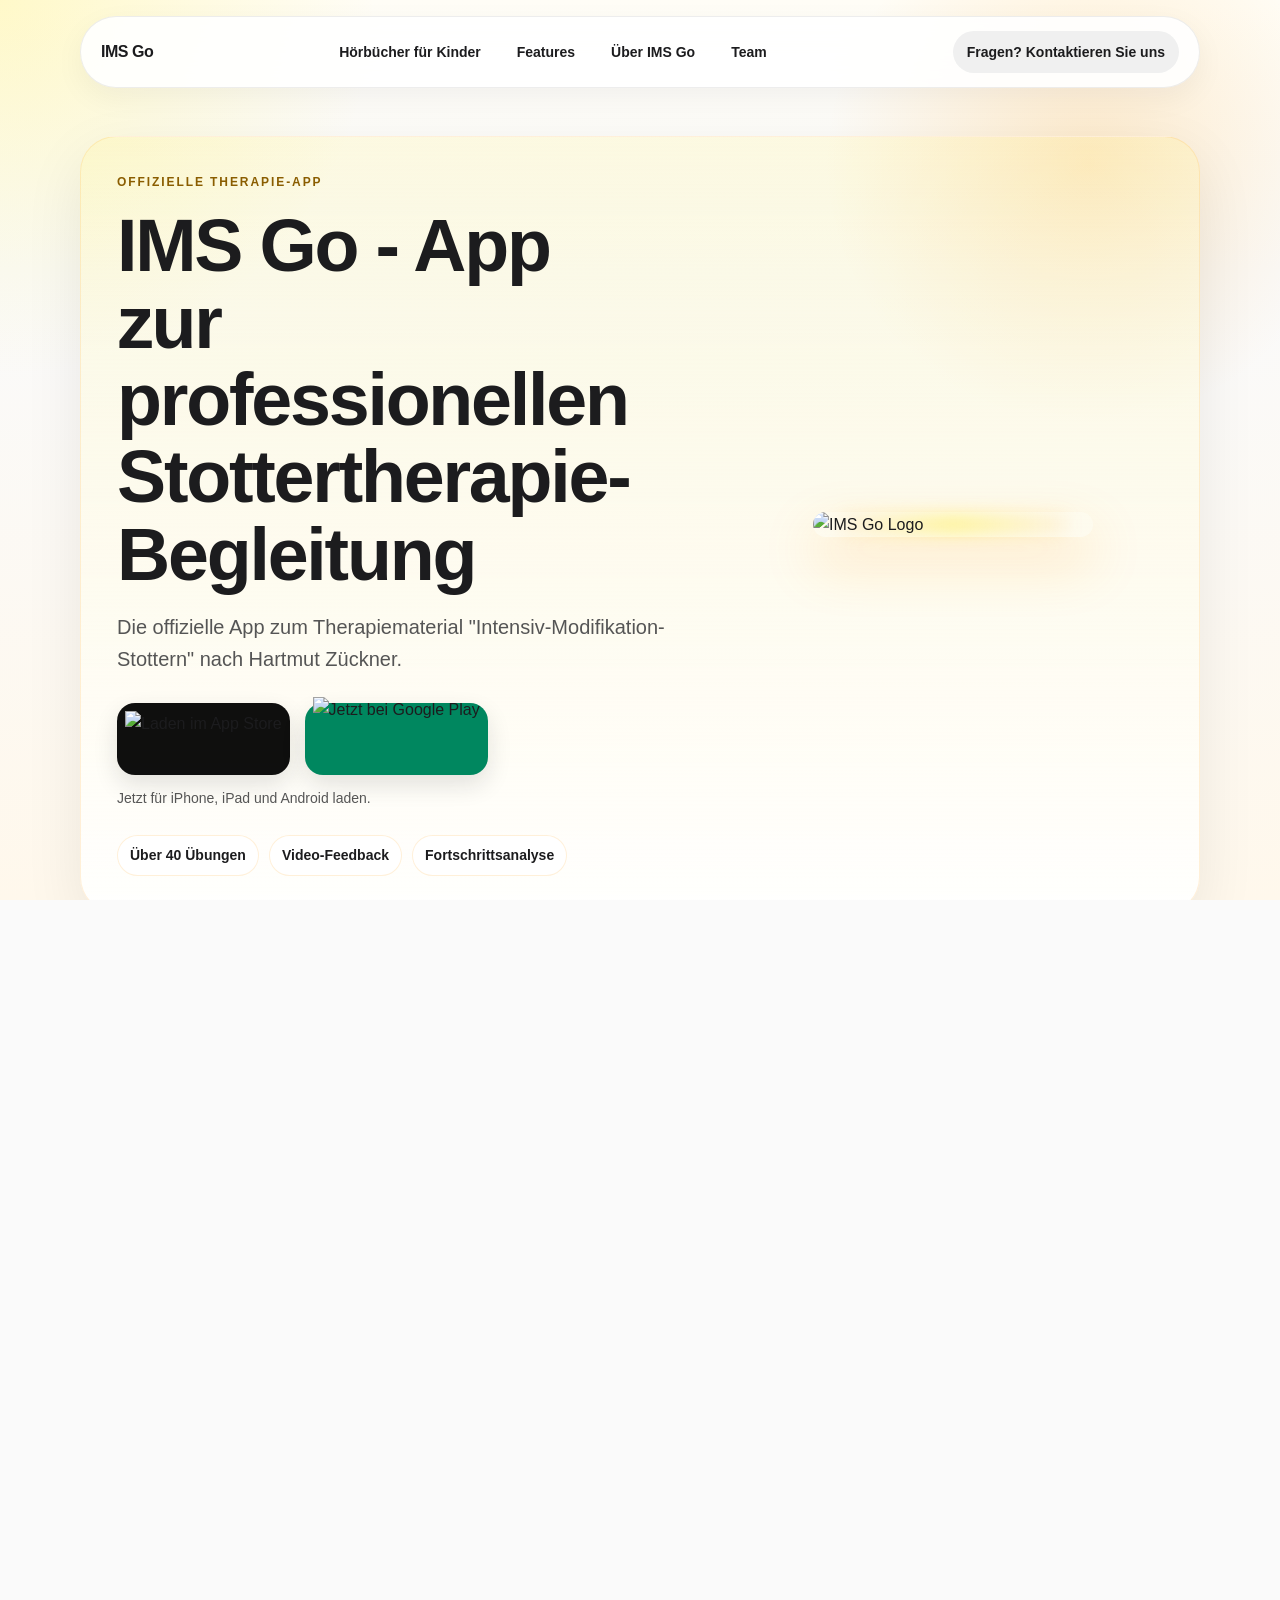
==== index.html @ 685031d7 "Remove kids section from app landing page" ====
<!DOCTYPE html>
<html lang="de">
<head>
    <meta charset="UTF-8">
    <meta name="viewport" content="width=device-width, initial-scale=1.0, maximum-scale=1.0, user-scalable=no">
    <title>IMS Go - Professionelle Stottertherapie App</title>
    <meta
        name="description"
        content="Die App zur Begleitung der Stottertherapie nach dem IMS-Konzept. Über 40 Übungen, Video-Feedback und Fortschrittsanalyse. Jetzt laden!"
    >
    <meta
        name="keywords"
        content="Stottern, Stottertherapie, Logopädie, IMS, Hartmut Zückner, Sprachtherapie, App, Android, iOS"
    >
    <meta name="author" content="Finnie & Jenny">
    <meta property="og:type" content="website">
    <meta property="og:title" content="IMS Go - Deine Therapie-App">
    <meta
        property="og:description"
        content="Professionelle Begleitung für deine Stottertherapie. Übungen, Videos & Statistik."
    >
    <meta property="og:image" content="https://jddark8.github.io/assets/images/ims-go-logo.png">
    <link rel="icon" href="assets/images/ims-go-logo.png" type="image/png">
    <link rel="stylesheet" href="styles.css">
</head>
<body>
    <header class="topbar">
        <a class="brand" href="#top">IMS Go</a>
        <nav class="nav-links" aria-label="Seitennavigation">
            <a href="kids.html">Hörbücher für Kinder</a>
            <a href="#features">Features</a>
            <a href="#about">Über IMS Go</a>
            <a href="#team">Team</a>
        </nav>
        <a href="mailto:imsgo@gmx.de" class="nav-link">Fragen? Kontaktieren Sie uns</a>
    </header>

    <main id="top">
        <section class="hero section">
            <div class="hero-inner reveal">
                <div class="hero-copy-block">
                    <p class="eyebrow">Offizielle Therapie-App</p>
                    <h1>IMS Go - App zur professionellen Stottertherapie-Begleitung</h1>
                    <p class="hero-copy">
                        Die offizielle App zum Therapiematerial "Intensiv-Modifikation-Stottern"
                        nach Hartmut Zückner.
                    </p>
                    <div class="store-buttons" aria-label="Download-Optionen">
                        <a href="https://apps.apple.com/de/app/ims-go/id1563029384" target="_blank" rel="noreferrer" class="store-btn btn-ios">
                            <img src="assets/images/app-store-badge.svg" alt="Laden im App Store" class="store-badge store-badge-apple">
                        </a>
                        <a href="https://play.google.com/store/apps/details?id=com.ims.go&hl=de" target="_blank" rel="noreferrer" class="store-btn btn-android">
                            <img src="assets/images/google-play-badge.png" alt="Jetzt bei Google Play" class="store-badge store-badge-google">
                        </a>
                    </div>
                    <p class="store-note">Jetzt für iPhone, iPad und Android laden.</p>
                    <div class="hero-points">
                        <span>Über 40 Übungen</span>
                        <span>Video-Feedback</span>
                        <span>Fortschrittsanalyse</span>
                    </div>
                </div>
                <div class="hero-visual reveal delay-1">
                    <img src="assets/images/ims-go-logo.png" alt="IMS Go Logo" class="hero-logo">
                </div>
            </div>
        </section>

        <section class="gallery-section section reveal delay-1" aria-label="App Screenshots">
            <div class="screenshot-wrapper">
                <img src="assets/images/screenshot-dashboard.png" alt="IMS Go Dashboard" class="screenshot-img">
            </div>
            <div class="screenshot-wrapper">
                <img src="assets/images/screenshot-exercises.png" alt="IMS Go Übungen" class="screenshot-img">
            </div>
            <div class="screenshot-wrapper">
                <img src="assets/images/screenshot-phases.png" alt="IMS Go Phasen" class="screenshot-img">
            </div>
        </section>

        <section class="features-section section" id="features">
            <div class="section-heading reveal">
                <p class="eyebrow">Was die App kann</p>
                <h2>Professionelle Begleitung für deine Stottertherapie.</h2>
            </div>
            <div class="feature-grid">
                <article class="feature-card reveal delay-1">
                    <div class="icon-box icon-blue">Stat</div>
                    <h3>Fortschritt</h3>
                    <p>Verfolge deine Übungsminuten, Streaks und abgeschlossene Level mit detaillierten Statistiken.</p>
                </article>
                <article class="feature-card reveal delay-2">
                    <div class="icon-box icon-green">Ph</div>
                    <h3>4 Phasen</h3>
                    <p>Strukturiertes Training: Identifikation, Desensibilisierung, Modifikation und Stabilisierung.</p>
                </article>
                <article class="feature-card reveal delay-3">
                    <div class="icon-box icon-orange">Vid</div>
                    <h3>Video-Feedback</h3>
                    <p>Nimm dich selbst auf, analysiere deine Sprechtechniken und verfolge deine Entwicklung.</p>
                </article>
            </div>
        </section>

        <section class="content-section section" id="about">
            <div class="section-heading reveal">
                <p class="eyebrow">Über IMS Go</p>
                <h2>Über IMS Go</h2>
            </div>
            <div class="content-grid">
                <div class="content-card reveal delay-1">
                    <p>
                        IMS Go ist eine App für Stotternde, die therapiebegleitend oder zur Nachsorge eingesetzt werden kann.
                        Die App ist angelehnt an das Konzept "Intensiv-Modifikation Stottern" von Hartmut Zückner
                        und umfasst mehr als 40 Übungen.
                    </p>
                </div>
                <div class="content-card reveal delay-2">
                    <p>
                        Für einen guten Transfer der Sprechtechniken ist das Üben außerhalb des Therapieraums unbedingt empfehlenswert.
                        Durch IMS Go wird dem Stotternden eine attraktive Möglichkeit geboten, die Techniken spielerisch
                        und nach aufsteigendem Schwierigkeitsgrad auch zu Hause oder unterwegs zu erlernen.
                    </p>
                </div>
                <div class="content-card reveal delay-3">
                    <p>
                        IMS Go unterstützt den Transfer der Therapieinhalte in den Alltag und eignet sich nicht nur
                        therapiebegleitend, sondern auch zur Auffrischung der Techniken nach länger zurückliegender
                        Stottertherapie.
                    </p>
                </div>
            </div>
        </section>

        <section class="team-section section" id="team">
            <div class="section-heading reveal">
                <p class="eyebrow">Wer wir sind</p>
                <h2>Wer wir sind</h2>
            </div>
            <div class="team-grid">
                <article class="team-card reveal delay-1">
                    <img src="assets/images/team-josephine.png" alt="Josephine" class="team-img">
                    <h3 class="team-name">Josephine</h3>
                    <p class="team-role">Logopädin, M.Sc. und Co-Founder</p>
                    <p class="team-bio">
                        Moin! Ich heiße Josephine und lebe in der wunderschönen Hafenstadt Hamburg! Zurzeit
                        arbeite ich als Logopädin und Lehrlogopädin für Redeflussstörungen.<br><br>
                        Schon im Bachelorstudium in Aachen kam Jenny und mir die Idee, eine App für
                        Stotternde zu entwickeln. Im Rahmen meines Masters in Klinischer Linguistik konnten
                        wir diese Idee schließlich umsetzen! Ich freue mich sehr, die App nach drei Jahren
                        Entwicklung nun endlich präsentieren zu dürfen!
                    </p>
                </article>
                <article class="team-card reveal delay-2">
                    <img src="assets/images/team-jenny.png" alt="Jenny" class="team-img">
                    <h3 class="team-name">Jenny</h3>
                    <p class="team-role">Logopädin, B.Sc. und Co-Founder</p>
                    <p class="team-bio">
                        Hey, ich heiße Jenny, komme aus der schönen Kaiserstadt Aachen. Zurzeit arbeite
                        ich als Logopädin in Heppenheim. Mein duales Logopädiestudium habe ich an der RWTH
                        Aachen absolviert und mache berufsbegleitend ein Fernstudium zur diplomierten
                        Legasthenietrainerin.<br><br>
                        Meine Aufgaben liegen vor allem im organisatorischen Bereich
                        und in der Verwaltung des Instagram-Accounts. Wir freuen uns immer über Fragen und
                        Anregungen.
                    </p>
                </article>
            </div>
        </section>

        <section class="download-section section reveal delay-2" aria-label="Jetzt herunterladen">
            <div class="download-panel">
                <p class="eyebrow">Jetzt laden</p>
                <h2>IMS Go begleitet dich auch zwischen den Therapiesitzungen.</h2>
                <p>
                    Über 40 Übungen, Video-Feedback und strukturierte Therapiephasen unterstützen dich
                    bei der Übertragung in den Alltag.
                </p>
                <div class="store-buttons store-buttons-centered" aria-label="Download-Optionen im Abschlussbereich">
                    <a href="https://apps.apple.com/de/app/ims-go/id1563029384" target="_blank" rel="noreferrer" class="store-btn btn-ios">
                        <img src="assets/images/app-store-badge.svg" alt="Laden im App Store" class="store-badge store-badge-apple">
                    </a>
                    <a href="https://play.google.com/store/apps/details?id=com.ims.go&hl=de" target="_blank" rel="noreferrer" class="store-btn btn-android">
                        <img src="assets/images/google-play-badge.png" alt="Jetzt bei Google Play" class="store-badge store-badge-google">
                    </a>
                </div>
            </div>
        </section>

        <section class="disclaimer-section section reveal delay-1" aria-label="Hinweis">
            <div class="disclaimer-box">
                <strong>Wichtiger Hinweis:</strong>
                <p>
                    Die App unterstützt die Therapie bei Stottern, ersetzt jedoch nicht die Beratung durch
                    einen Arzt/Ärztin oder Therapeuten/in. Bitte konsultieren Sie immer einen qualifizierten Facharzt
                    oder Therapeuten, bevor Sie medizinische Entscheidungen treffen.
                </p>
            </div>
        </section>
    </main>

    <footer class="footer">
        <div class="footer-links">
            <a href="https://natke-shop.de/IMS-Go" target="_blank" rel="noreferrer">Natke Verlag</a>
            <a href="impressum.html">Impressum</a>
            <a href="datenschutz.html">Datenschutz</a>
            <a href="https://www.apple.com/legal/internet-services/itunes/dev/stdeula/" target="_blank" rel="noreferrer">Nutzungsbedingungen</a>
            <a href="mailto:imsgo@gmx.de">Kontakt</a>
        </div>
        <p class="copyright">
            Made with Liebe for IMS Go<br>
            © <span id="year"></span> Alle Rechte vorbehalten.
        </p>
    </footer>

    <script src="script.js"></script>
</body>
</html>
---- styles.css ----
:root {
    --primary-yellow: #ffeb3b;
    --primary-orange: #ff9800;
    --primary-green: #00875f;
    --primary-blue: #2196f3;
    --text-dark: #1c1c1e;
    --text-light: #555555;
    --bg-light: #fafafa;
    --bg-soft: #fff8da;
    --white: #ffffff;
    --line: rgba(28, 28, 30, 0.08);
    --shadow: 0 20px 60px rgba(28, 28, 30, 0.08);
}

* {
    box-sizing: border-box;
}

html,
body {
    height: 100%;
    margin: 0;
    padding: 0;
    scroll-behavior: smooth;
    background-color: var(--bg-light);
    color: var(--text-dark);
    font-family: -apple-system, BlinkMacSystemFont, "Segoe UI", Roboto, Helvetica, Arial, sans-serif;
    line-height: 1.6;
    -webkit-overflow-scrolling: touch;
    overflow-x: hidden;
}

body {
    background:
        radial-gradient(circle at top left, rgba(255, 235, 59, 0.24), transparent 24%),
        radial-gradient(circle at 85% 18%, rgba(255, 152, 0, 0.18), transparent 20%),
        linear-gradient(180deg, #fffdf6 0%, #fafafa 30%, #fff8ec 100%);
}

a {
    color: inherit;
    text-decoration: none;
}

img {
    max-width: 100%;
    display: block;
}

.section {
    width: min(1120px, calc(100% - 2rem));
    margin: 0 auto;
    padding: 56px 0;
}

.topbar {
    position: sticky;
    top: 0;
    z-index: 1000;
    display: flex;
    align-items: center;
    justify-content: space-between;
    gap: 20px;
    width: min(1120px, calc(100% - 2rem));
    margin: 16px auto 0;
    padding: 14px 20px;
    border: 1px solid var(--line);
    border-radius: 999px;
    background: rgba(255, 255, 255, 0.9);
    backdrop-filter: blur(16px);
    box-shadow: 0 10px 30px rgba(28, 28, 30, 0.05);
}

.brand,
.section-heading h2,
.hero h1 {
    font-weight: 800;
    letter-spacing: -0.03em;
}

.brand {
    font-size: 1rem;
}

.nav-links {
    display: flex;
    align-items: center;
    justify-content: center;
    gap: 8px;
    flex: 1;
}

.nav-links a,
.nav-link {
    padding: 10px 14px;
    border-radius: 999px;
    font-size: 14px;
    font-weight: 600;
    transition: background-color 0.2s ease, color 0.2s ease, transform 0.2s ease;
}

.nav-links a:hover,
.nav-links a:focus-visible,
.nav-link:hover,
.nav-link:focus-visible {
    background: rgba(255, 235, 59, 0.5);
    color: var(--text-dark);
    transform: translateY(-1px);
}

.nav-link {
    background: #f0f0f0;
    white-space: nowrap;
}

.hero {
    padding-top: 48px;
}

.hero-inner {
    display: grid;
    grid-template-columns: minmax(0, 1.2fr) minmax(280px, 420px);
    gap: 32px;
    align-items: center;
    padding: 36px;
    border-radius: 36px;
    background: linear-gradient(180deg, rgba(255, 235, 59, 0.12) 0%, rgba(255, 255, 255, 0.92) 100%);
    border: 1px solid rgba(255, 152, 0, 0.14);
    box-shadow: var(--shadow);
}

.eyebrow {
    margin: 0 0 14px;
    text-transform: uppercase;
    letter-spacing: 0.16em;
    font-size: 12px;
    font-weight: 700;
    color: #8a5d00;
}

.hero h1 {
    margin: 0;
    font-size: clamp(2.4rem, 6vw, 4.6rem);
    line-height: 1.05;
    max-width: 12ch;
}

.hero-copy {
    margin: 18px 0 0;
    max-width: 680px;
    font-size: clamp(17px, 2.8vw, 20px);
    color: var(--text-light);
}

.store-buttons {
    display: flex;
    gap: 15px;
    flex-wrap: wrap;
    margin-top: 28px;
}

.store-btn {
    display: inline-flex;
    align-items: center;
    justify-content: center;
    min-width: 170px;
    padding: 8px;
    border-radius: 18px;
    box-shadow: 0 10px 24px rgba(28, 28, 30, 0.12);
    transition: transform 0.2s ease, box-shadow 0.2s ease;
}

.store-btn:hover,
.store-btn:focus-visible {
    transform: translateY(-3px);
    box-shadow: 0 18px 30px rgba(28, 28, 30, 0.16);
}

.btn-ios {
    background: rgba(0, 0, 0, 0.94);
}

.btn-android {
    background: var(--primary-green);
}

.store-badge {
    display: block;
    width: auto;
    max-width: 100%;
    height: 56px;
}

.store-badge-google {
    height: 84px;
    margin: -14px 0;
}

.store-note {
    margin: 12px 0 0;
    color: var(--text-light);
    font-size: 14px;
}

.hero-points {
    display: flex;
    flex-wrap: wrap;
    gap: 10px;
    margin-top: 26px;
}

.hero-points span {
    padding: 8px 12px;
    border-radius: 999px;
    background: rgba(255, 255, 255, 0.88);
    border: 1px solid rgba(255, 152, 0, 0.15);
    font-size: 14px;
    font-weight: 700;
}

.hero-visual {
    position: relative;
    display: flex;
    justify-content: center;
}

.hero-visual::before {
    content: "";
    position: absolute;
    inset: 8% 10%;
    border-radius: 32px;
    background: radial-gradient(circle, rgba(255, 235, 59, 0.45), rgba(255, 152, 0, 0.08) 65%, transparent 70%);
    filter: blur(8px);
}

.hero-logo {
    position: relative;
    width: min(100%, 280px);
    border-radius: 32px;
    box-shadow: 0 24px 56px rgba(255, 152, 0, 0.24);
}

.gallery-section {
    display: flex;
    justify-content: center;
    gap: 24px;
    flex-wrap: wrap;
    padding-top: 8px;
}

.screenshot-wrapper {
    width: min(240px, 100%);
    padding: 10px;
    border-radius: 28px;
    background: linear-gradient(180deg, #ffffff, #fff8eb);
    border: 1px solid rgba(255, 152, 0, 0.1);
    box-shadow: 0 22px 50px rgba(28, 28, 30, 0.08);
    transition: transform 0.3s ease, box-shadow 0.3s ease;
}

.screenshot-wrapper:hover,
.screenshot-wrapper:focus-within {
    transform: translateY(-10px) scale(1.02);
    box-shadow: 0 30px 60px rgba(28, 28, 30, 0.12);
}

.screenshot-img {
    border-radius: 20px;
}

.section-heading {
    max-width: 720px;
    margin-bottom: 28px;
}

.section-intro {
    margin: 14px 0 0;
    color: var(--text-light);
    font-size: 17px;
    line-height: 1.75;
}

.section-heading h2 {
    margin: 0;
    font-size: clamp(2rem, 4.5vw, 3.2rem);
    line-height: 1.08;
}

.feature-grid,
.kids-library,
.content-grid,
.team-grid {
    display: grid;
    gap: 24px;
}

.kids-section {
    padding-top: 10px;
}

.kids-panel,
.kids-age-card,
.kids-track-card {
    background: rgba(255, 255, 255, 0.9);
    border: 1px solid var(--line);
    border-radius: 28px;
    box-shadow: var(--shadow);
}

.kids-panel {
    display: flex;
    align-items: center;
    justify-content: space-between;
    gap: 24px;
    padding: 28px;
    background: linear-gradient(180deg, rgba(255, 235, 59, 0.18), rgba(255, 255, 255, 0.96));
}

.kids-copy p {
    margin: 0;
    color: var(--text-light);
}

.kids-points {
    display: flex;
    flex-wrap: wrap;
    gap: 10px;
    margin: 18px 0 0;
    padding: 0;
    list-style: none;
}

.kids-points li,
.kids-badge,
.kids-type-badge {
    padding: 8px 12px;
    border-radius: 999px;
    font-size: 14px;
    font-weight: 700;
}

.kids-points li {
    background: rgba(255, 255, 255, 0.88);
    border: 1px solid rgba(255, 152, 0, 0.14);
}

.kids-badge {
    min-width: max-content;
    background: #111111;
    color: #ffffff;
}

.kids-actions {
    margin-top: 18px;
}

.kids-teaser-grid {
    display: grid;
    grid-template-columns: repeat(3, minmax(0, 1fr));
    gap: 18px;
    margin-top: 24px;
}

.kids-teaser-card {
    padding: 24px;
    border-radius: 28px;
    border: 1px solid var(--line);
    box-shadow: var(--shadow);
    background: rgba(255, 255, 255, 0.92);
}

.kids-teaser-card h3 {
    margin: 0 0 10px;
    font-size: 1.35rem;
}

.kids-teaser-card p:last-child {
    margin: 0;
    color: var(--text-light);
}

.kids-teaser-age {
    display: inline-flex;
    margin: 0 0 14px;
    padding: 8px 12px;
    border-radius: 999px;
    font-size: 13px;
    font-weight: 800;
    letter-spacing: 0.06em;
    text-transform: uppercase;
}

.kids-teaser-card-2-3 {
    background: linear-gradient(180deg, rgba(255, 224, 229, 0.72), rgba(255, 255, 255, 0.96));
}

.kids-teaser-card-2-3 .kids-teaser-age {
    background: rgba(255, 255, 255, 0.82);
    color: #a04b5f;
}

.kids-teaser-card-4-6 {
    background: linear-gradient(180deg, rgba(255, 245, 184, 0.78), rgba(255, 255, 255, 0.96));
}

.kids-teaser-card-4-6 .kids-teaser-age {
    background: rgba(255, 255, 255, 0.82);
    color: #8a6d00;
}

.kids-teaser-card-7-11 {
    background: linear-gradient(180deg, rgba(209, 238, 255, 0.86), rgba(255, 255, 255, 0.96));
}

.kids-teaser-card-7-11 .kids-teaser-age {
    background: rgba(255, 255, 255, 0.82);
    color: #1d6da3;
}

.kids-library {
    grid-template-columns: 1fr;
    margin-top: 24px;
}

.kids-page-shell {
    width: min(1180px, calc(100% - 2rem));
    margin: 0 auto;
    padding: 28px 0 72px;
}

.kids-page-topbar {
    position: sticky;
    top: 0;
    z-index: 1000;
    display: flex;
    align-items: center;
    justify-content: space-between;
    gap: 16px;
    margin-bottom: 24px;
    padding: 14px 18px;
    border: 1px solid var(--line);
    border-radius: 999px;
    background: rgba(255, 255, 255, 0.92);
    backdrop-filter: blur(16px);
    box-shadow: 0 10px 30px rgba(28, 28, 30, 0.05);
}

.kids-page-nav {
    display: flex;
    gap: 8px;
    flex-wrap: wrap;
}

.kids-page-nav a,
.kids-page-back {
    display: inline-flex;
    align-items: center;
    justify-content: center;
    padding: 10px 14px;
    border-radius: 999px;
    font-size: 14px;
    font-weight: 700;
    background: rgba(255, 255, 255, 0.9);
    border: 1px solid rgba(28, 28, 30, 0.08);
}

.kids-page-nav a:hover,
.kids-page-back:hover,
.kids-page-nav a:focus-visible,
.kids-page-back:focus-visible {
    background: rgba(255, 235, 59, 0.4);
}

.kids-hero {
    display: grid;
    grid-template-columns: minmax(0, 1.1fr) minmax(280px, 360px);
    gap: 24px;
    align-items: stretch;
    margin-bottom: 28px;
}

.kids-hero-main,
.kids-hero-side {
    border: 1px solid var(--line);
    border-radius: 36px;
    box-shadow: var(--shadow);
}

.kids-hero-main {
    padding: 34px;
    background: linear-gradient(180deg, rgba(255, 245, 184, 0.72), rgba(255, 255, 255, 0.96));
}

.kids-hero-main h1 {
    margin: 0;
    font-size: clamp(2.5rem, 6vw, 4.4rem);
    line-height: 1.02;
    letter-spacing: -0.04em;
}

.kids-hero-copy {
    max-width: 700px;
    margin: 18px 0 0;
    font-size: 18px;
    color: var(--text-light);
}

.kids-hero-points {
    display: flex;
    flex-wrap: wrap;
    gap: 10px;
    margin-top: 24px;
}

.kids-hero-points span {
    padding: 8px 12px;
    border-radius: 999px;
    background: rgba(255, 255, 255, 0.84);
    border: 1px solid rgba(28, 28, 30, 0.08);
    font-size: 14px;
    font-weight: 700;
}

.kids-hero-side {
    padding: 28px;
    background: linear-gradient(180deg, rgba(209, 238, 255, 0.84), rgba(255, 255, 255, 0.96));
}

.kids-side-card {
    display: grid;
    gap: 14px;
}

.kids-side-card h2 {
    margin: 0;
    font-size: 1.4rem;
}

.kids-side-card p,
.kids-side-card li,
.kids-track-copy,
.kids-track-description {
    color: var(--text-light);
}

.kids-side-card ul {
    margin: 0;
    padding-left: 18px;
}

.kids-page-library {
    display: grid;
    gap: 24px;
}

.kids-age-card {
    padding: 28px;
}

.kids-age-card-2-3 {
    border-color: rgba(255, 140, 168, 0.22);
    background: linear-gradient(180deg, rgba(255, 232, 238, 0.9), rgba(255, 255, 255, 0.96));
}

.kids-age-card-4-6 {
    border-color: rgba(255, 202, 40, 0.22);
    background: linear-gradient(180deg, rgba(255, 246, 201, 0.92), rgba(255, 255, 255, 0.96));
}

.kids-age-card-7-11 {
    border-color: rgba(33, 150, 243, 0.18);
    background: linear-gradient(180deg, rgba(225, 243, 255, 0.92), rgba(255, 255, 255, 0.96));
}

.kids-age-head {
    display: flex;
    align-items: center;
    justify-content: space-between;
    gap: 16px;
    margin-bottom: 20px;
}

.kids-age-disclosure {
    border-radius: 30px;
}

.kids-age-summary {
    display: flex;
    align-items: center;
    justify-content: space-between;
    gap: 20px;
    list-style: none;
    cursor: pointer;
}

.kids-age-summary::-webkit-details-marker {
    display: none;
}

.kids-age-summary-main {
    display: grid;
    gap: 14px;
}

.kids-age-summary h2 {
    margin: 0 0 8px;
    font-size: clamp(1.55rem, 3vw, 2rem);
}

.kids-age-summary-side {
    display: grid;
    gap: 10px;
    justify-items: end;
    flex-shrink: 0;
}

.kids-age-chip-row {
    display: flex;
    flex-wrap: wrap;
    gap: 10px;
}

.kids-age-chip {
    display: inline-flex;
    align-items: center;
    min-height: 34px;
    padding: 8px 12px;
    border-radius: 999px;
    background: rgba(255, 255, 255, 0.72);
    border: 1px solid rgba(28, 28, 30, 0.08);
    font-size: 12px;
    font-weight: 800;
    letter-spacing: 0.05em;
    text-transform: uppercase;
}

.kids-age-toggle {
    display: inline-flex;
    align-items: center;
    justify-content: center;
    min-height: 40px;
    padding: 10px 14px;
    border-radius: 999px;
    background: rgba(28, 28, 30, 0.08);
    color: var(--text-dark);
    font-size: 13px;
    font-weight: 800;
    letter-spacing: 0.04em;
    text-transform: uppercase;
}

.kids-age-toggle::before {
    content: "Öffnen";
}

.kids-age-toggle::after {
    content: "+";
    margin-left: 8px;
    font-size: 17px;
    line-height: 1;
}

.kids-age-disclosure[open] .kids-age-toggle::before {
    content: "Zuklappen";
}

.kids-age-disclosure[open] .kids-age-toggle::after {
    content: "−";
}

.kids-age-disclosure[open] .kids-age-toggle {
    background: rgba(28, 28, 30, 0.14);
}

.kids-age-panel {
    margin-top: 24px;
}

.kids-age-head h3,
.kids-type-header h4,
.kids-track-title {
    margin: 0;
}

.kids-age-head h3 {
    font-size: clamp(1.5rem, 3vw, 2rem);
}

.kids-age-count {
    color: var(--text-light);
    font-size: 14px;
    font-weight: 700;
}

.kids-type-group + .kids-type-group {
    margin-top: 22px;
    padding-top: 22px;
    border-top: 1px solid rgba(28, 28, 30, 0.08);
}

.kids-type-header {
    display: flex;
    align-items: center;
    gap: 10px;
    margin-bottom: 16px;
}

.kids-type-badge {
    background: rgba(255, 235, 59, 0.3);
    color: #7a5900;
}

.kids-track-grid {
    display: grid;
    grid-template-columns: repeat(3, minmax(0, 1fr));
    gap: 16px;
}

.kids-track-card {
    overflow: hidden;
    padding: 0;
}

.kids-track-cover {
    position: relative;
    min-height: 164px;
    padding: 18px;
    display: flex;
    flex-direction: column;
    justify-content: space-between;
    isolation: isolate;
}

.kids-track-cover::after {
    content: "";
    position: absolute;
    right: -24px;
    bottom: -24px;
    width: 120px;
    height: 120px;
    border-radius: 50%;
    background: rgba(255, 255, 255, 0.22);
}

.kids-track-cover-art {
    position: absolute;
    inset: 0;
    width: 100%;
    height: 100%;
    object-fit: cover;
    z-index: -2;
}

.kids-track-cover::before {
    content: "";
    position: absolute;
    inset: 0;
    background: linear-gradient(180deg, rgba(255, 255, 255, 0.08), rgba(17, 17, 17, 0.14));
    z-index: -1;
}

.kids-track-cover-2-3 {
    background: linear-gradient(135deg, #ffb8c9, #ff8cab);
    color: #58192a;
}

.kids-track-cover-4-6 {
    background: linear-gradient(135deg, #ffe36a, #ffb300);
    color: #4d3500;
}

.kids-track-cover-7-11 {
    background: linear-gradient(135deg, #79c6ff, #2a90f0);
    color: #0a345d;
}

.kids-track-badges {
    position: relative;
    z-index: 1;
    display: flex;
    flex-wrap: wrap;
    gap: 8px;
}

.kids-cover-pill {
    display: inline-flex;
    align-items: center;
    justify-content: center;
    border-radius: 999px;
    background: rgba(255, 255, 255, 0.82);
    font-size: 12px;
    font-weight: 800;
}

.kids-cover-pill {
    padding: 7px 10px;
    letter-spacing: 0.06em;
    text-transform: uppercase;
}

.kids-track-cover-title {
    position: relative;
    z-index: 1;
    margin: 16px 0 0;
    font-size: 1.25rem;
    line-height: 1.15;
    text-shadow: 0 2px 14px rgba(0, 0, 0, 0.12);
}

.kids-track-body {
    padding: 18px;
}

.kids-track-copy {
    margin: 0 0 12px;
    font-size: 14px;
}

.kids-track-description {
    margin: 0;
    font-size: 14px;
    line-height: 1.7;
}

.kids-track-meta {
    margin: 8px 0 14px;
    color: var(--text-light);
    font-size: 14px;
}

.kids-audio {
    width: 100%;
    margin-top: 8px;
}

.kids-track-actions {
    display: flex;
    gap: 10px;
    margin-top: 14px;
    flex-wrap: wrap;
}

.kids-link {
    display: inline-flex;
    align-items: center;
    justify-content: center;
    min-height: 40px;
    padding: 10px 14px;
    border-radius: 999px;
    font-size: 14px;
    font-weight: 700;
}

.kids-link-primary {
    color: #ffffff;
    background: linear-gradient(135deg, #1c1c1e, #4a4a4f);
}

.kids-link-secondary {
    border: 1px solid rgba(28, 28, 30, 0.1);
    background: rgba(255, 255, 255, 0.92);
}

.feature-grid {
    grid-template-columns: repeat(3, minmax(0, 1fr));
}

.feature-card,
.content-card,
.team-card,
.disclaimer-box {
    background: rgba(255, 255, 255, 0.88);
    border: 1px solid var(--line);
    border-radius: 28px;
    box-shadow: var(--shadow);
}

.feature-card,
.content-card,
.team-card {
    padding: 28px;
}

.feature-card {
    transition: transform 0.25s ease, box-shadow 0.25s ease;
}

.feature-card:hover,
.team-card:hover {
    transform: translateY(-6px);
    box-shadow: 0 24px 60px rgba(28, 28, 30, 0.1);
}

.icon-box {
    display: inline-flex;
    align-items: center;
    justify-content: center;
    min-width: 56px;
    height: 56px;
    padding: 0 12px;
    border-radius: 16px;
    margin-bottom: 20px;
    font-size: 13px;
    font-weight: 800;
    text-transform: uppercase;
    letter-spacing: 0.08em;
}

.icon-blue {
    color: var(--primary-blue);
    background: rgba(33, 150, 243, 0.12);
}

.icon-green {
    color: var(--primary-green);
    background: rgba(0, 135, 95, 0.12);
}

.icon-orange {
    color: var(--primary-orange);
    background: rgba(255, 152, 0, 0.14);
}

.feature-card h3,
.team-name {
    margin: 0 0 10px;
    font-size: 22px;
}

.feature-card p,
.content-card p,
.team-bio,
.disclaimer-box p,
.copyright {
    margin: 0;
    color: var(--text-light);
}

.content-grid {
    grid-template-columns: repeat(3, minmax(0, 1fr));
}

.content-card p,
.team-bio,
.disclaimer-box p {
    font-size: 16px;
    line-height: 1.75;
}

.team-section {
    padding-bottom: 36px;
}

.team-grid {
    grid-template-columns: repeat(2, minmax(0, 1fr));
}

@media (max-width: 860px) {
    .kids-age-summary {
        flex-direction: column;
        align-items: flex-start;
    }

    .kids-age-summary-side {
        width: 100%;
        justify-items: start;
    }
}

.team-card {
    text-align: center;
}

.team-img {
    width: 140px;
    height: 140px;
    margin: 0 auto 20px;
    border-radius: 50%;
    object-fit: cover;
    border: 4px solid var(--white);
    box-shadow: 0 12px 24px rgba(28, 28, 30, 0.12);
}

.team-card:nth-child(1) .team-img {
    border-color: var(--primary-orange);
}

.team-card:nth-child(2) .team-img {
    border-color: var(--primary-yellow);
}

.team-role {
    margin: 0 0 18px;
    color: var(--primary-orange);
    font-size: 13px;
    font-weight: 700;
    letter-spacing: 0.08em;
    text-transform: uppercase;
}

.disclaimer-section {
    padding-top: 16px;
}

.download-section {
    padding-top: 8px;
}

.download-panel {
    padding: 34px;
    text-align: center;
    border-radius: 32px;
    border: 1px solid rgba(255, 152, 0, 0.12);
    background: linear-gradient(180deg, rgba(255, 235, 59, 0.14), rgba(255, 255, 255, 0.94));
    box-shadow: var(--shadow);
}

.download-panel h2 {
    margin: 0;
    font-size: clamp(2rem, 4.5vw, 3rem);
    line-height: 1.08;
}

.download-panel p {
    max-width: 700px;
    margin: 16px auto 0;
    color: var(--text-light);
}

.store-buttons-centered {
    justify-content: center;
}

.disclaimer-box {
    max-width: 800px;
    margin: 0 auto;
    padding: 24px;
    background: #fffde7;
    border-left: 5px solid var(--primary-orange);
}

.disclaimer-box strong {
    display: block;
    margin-bottom: 10px;
}

.footer {
    margin-top: 32px;
    padding: 56px 20px 72px;
    text-align: center;
    background: #111111;
    color: #cccccc;
}

.footer-links {
    display: flex;
    flex-wrap: wrap;
    justify-content: center;
    gap: 18px;
}

.footer-links a {
    color: #cccccc;
    font-size: 14px;
    transition: color 0.2s ease;
}

.footer-links a:hover,
.footer-links a:focus-visible {
    color: var(--primary-yellow);
}

.copyright {
    margin-top: 20px;
    font-size: 12px;
    opacity: 0.7;
}

.legal-page {
    min-height: 100vh;
}

.legal-shell {
    width: min(920px, calc(100% - 2rem));
    margin: 0 auto;
    padding: 32px 0 64px;
}

.legal-back {
    display: inline-flex;
    align-items: center;
    padding: 10px 14px;
    border-radius: 999px;
    background: rgba(255, 255, 255, 0.92);
    border: 1px solid var(--line);
    box-shadow: 0 10px 24px rgba(28, 28, 30, 0.06);
}

.legal-card {
    margin-top: 20px;
    padding: 32px;
    border-radius: 32px;
    background: rgba(255, 255, 255, 0.92);
    border: 1px solid var(--line);
    box-shadow: var(--shadow);
}

.legal-card h1 {
    margin: 0 0 18px;
    font-size: clamp(2.2rem, 5vw, 3.4rem);
    line-height: 1.05;
}

.legal-card h2 {
    margin: 0 0 10px;
    font-size: 1.2rem;
}

.legal-note {
    margin-bottom: 26px;
    padding: 18px 20px;
    border-left: 5px solid var(--primary-orange);
    border-radius: 18px;
    background: #fff7de;
}

.legal-note p,
.legal-section-block p,
.legal-section-block li {
    color: var(--text-light);
}

.legal-section-block {
    padding-top: 18px;
    border-top: 1px solid rgba(28, 28, 30, 0.08);
}

.legal-section-block + .legal-section-block {
    margin-top: 18px;
}

.reveal {
    opacity: 0;
    transform: translateY(18px);
    transition: opacity 700ms ease, transform 700ms ease;
}

.reveal.is-visible {
    opacity: 1;
    transform: translateY(0);
}

.delay-1 {
    transition-delay: 100ms;
}

.delay-2 {
    transition-delay: 180ms;
}

.delay-3 {
    transition-delay: 260ms;
}

@media (max-width: 920px) {
    .kids-hero,
    .hero-inner,
    .kids-track-grid,
    .kids-teaser-grid,
    .feature-grid,
    .content-grid,
    .team-grid {
        grid-template-columns: 1fr;
    }

    .hero h1 {
        max-width: 100%;
    }

    .hero-visual {
        order: -1;
    }
}

@media (max-width: 760px) {
    .topbar {
        flex-wrap: wrap;
        justify-content: center;
        border-radius: 28px;
    }

    .nav-links {
        order: 3;
        flex-wrap: wrap;
    }

    .hero-inner,
    .kids-panel,
    .feature-card,
    .content-card,
    .team-card {
        padding: 22px;
    }

    .kids-hero-main,
    .kids-hero-side,
    .kids-age-card {
        padding: 22px;
    }

    .kids-panel,
    .kids-age-head {
        flex-direction: column;
        align-items: flex-start;
    }

    .store-buttons {
        flex-direction: column;
    }

    .store-btn {
        width: 100%;
    }

    .store-badge {
        height: 52px;
    }

    .store-badge-google {
        height: 76px;
        margin: -12px 0;
    }

    .download-panel,
    .legal-card {
        padding: 24px;
    }

    .kids-page-topbar {
        border-radius: 28px;
        flex-wrap: wrap;
    }
}

@media (max-width: 520px) {
    .section {
        width: min(100% - 1rem, 1120px);
        padding: 40px 0;
    }

    .topbar {
        width: min(100% - 1rem, 1120px);
        margin-top: 10px;
        padding: 12px;
    }

    .hero {
        padding-top: 28px;
    }

    .hero-inner {
        padding: 20px;
        border-radius: 28px;
    }

    .hero h1 {
        font-size: clamp(2rem, 12vw, 3rem);
    }
}
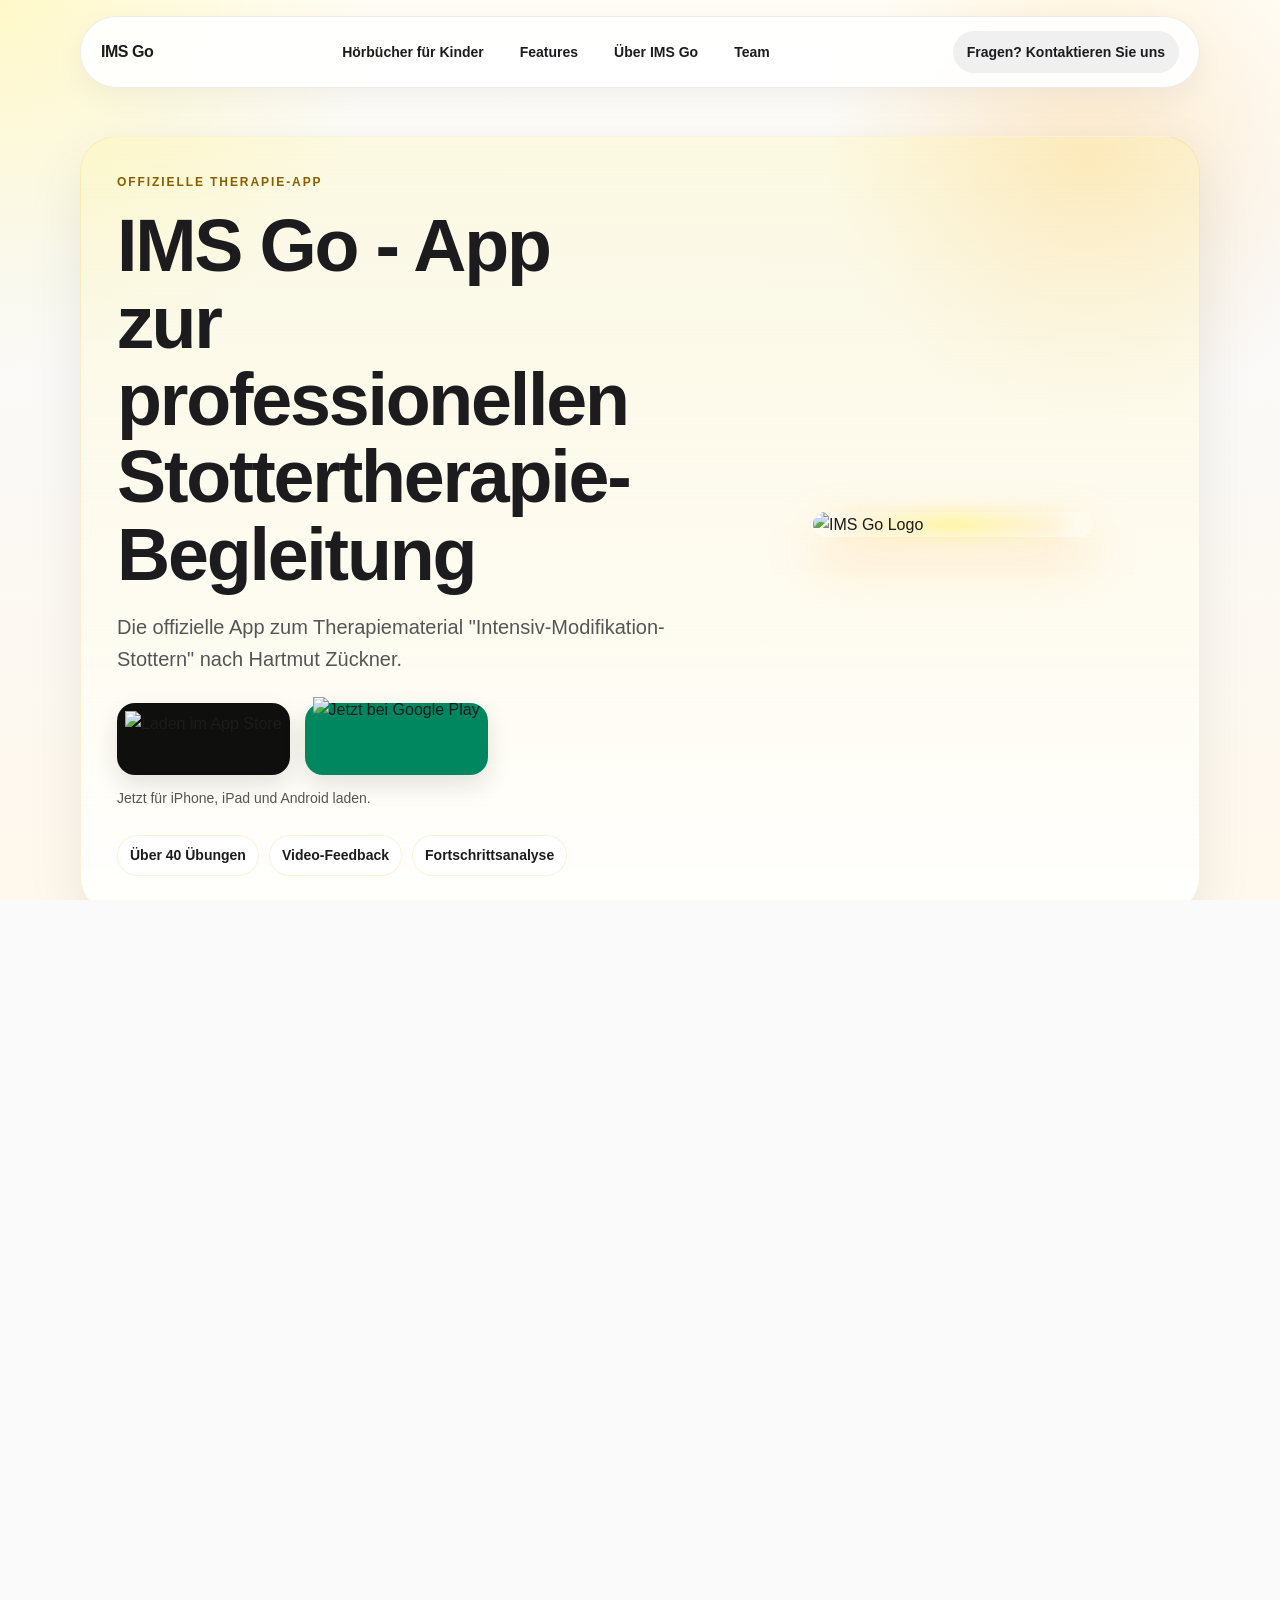
==== commit 1fca1bcc: "update" ====
--- a/index.html
+++ b/index.html
@@ -26,13 +26,23 @@
 <body>
     <header class="topbar">
         <a class="brand" href="#top">IMS Go</a>
-        <nav class="nav-links" aria-label="Seitennavigation">
-            <a href="kids.html">Hörbücher für Kinder</a>
-            <a href="#features">Features</a>
-            <a href="#about">Über IMS Go</a>
-            <a href="#team">Team</a>
-        </nav>
-        <a href="mailto:imsgo@gmx.de" class="nav-link">Fragen? Kontaktieren Sie uns</a>
+        <button class="menu-toggle" type="button" aria-expanded="false" aria-controls="site-menu">
+            <span class="menu-toggle-label">Menü</span>
+            <span class="menu-toggle-icon" aria-hidden="true">
+                <span></span>
+                <span></span>
+                <span></span>
+            </span>
+        </button>
+        <div class="topbar-menu" id="site-menu">
+            <nav class="nav-links" aria-label="Seitennavigation">
+                <a href="kids.html">Hörbücher für Kinder</a>
+                <a href="#features">Features</a>
+                <a href="#about">Über IMS Go</a>
+                <a href="#team">Team</a>
+            </nav>
+            <a href="mailto:imsgo@gmx.de" class="nav-link">Fragen? Kontaktieren Sie uns</a>
+        </div>
     </header>
 
     <main id="top">
--- a/styles.css
+++ b/styles.css
@@ -82,6 +82,48 @@
     font-size: 1rem;
 }
 
+.topbar-menu {
+    display: flex;
+    align-items: center;
+    justify-content: space-between;
+    gap: 14px;
+    flex: 1;
+}
+
+.menu-toggle {
+    display: none;
+    align-items: center;
+    gap: 10px;
+    min-height: 42px;
+    padding: 9px 12px;
+    border: 1px solid rgba(28, 28, 30, 0.1);
+    border-radius: 999px;
+    background: rgba(255, 255, 255, 0.95);
+    color: var(--text-dark);
+    font-size: 14px;
+    font-weight: 700;
+    cursor: pointer;
+}
+
+.menu-toggle-label {
+    line-height: 1;
+}
+
+.menu-toggle-icon {
+    display: inline-flex;
+    flex-direction: column;
+    justify-content: center;
+    gap: 4px;
+}
+
+.menu-toggle-icon span {
+    display: block;
+    width: 16px;
+    height: 2px;
+    border-radius: 99px;
+    background: currentColor;
+}
+
 .nav-links {
     display: flex;
     align-items: center;
@@ -451,6 +493,14 @@
     flex-wrap: wrap;
 }
 
+.kids-page-topbar .topbar-menu {
+    display: flex;
+    align-items: center;
+    justify-content: space-between;
+    gap: 14px;
+    flex: 1;
+}
+
 .kids-page-nav a,
 .kids-page-back {
     display: inline-flex;
@@ -472,10 +522,6 @@
 }
 
 .kids-hero {
-    display: grid;
-    grid-template-columns: minmax(0, 1.1fr) minmax(280px, 360px);
-    gap: 24px;
-    align-items: stretch;
     margin-bottom: 28px;
 }
 
@@ -712,34 +758,28 @@
 
 .kids-track-grid {
     display: grid;
-    grid-template-columns: repeat(3, minmax(0, 1fr));
-    gap: 16px;
+    grid-template-columns: 1fr;
+    gap: 6px;
 }
 
 .kids-track-card {
+    display: flex;
+    flex-direction: row;
+    align-items: stretch;
     overflow: hidden;
     padding: 0;
 }
 
 .kids-track-cover {
     position: relative;
-    min-height: 164px;
-    padding: 18px;
-    display: flex;
-    flex-direction: column;
-    justify-content: space-between;
+    flex: 0 0 80px;
+    width: 80px;
     isolation: isolate;
+    overflow: hidden;
 }
 
 .kids-track-cover::after {
-    content: "";
-    position: absolute;
-    right: -24px;
-    bottom: -24px;
-    width: 120px;
-    height: 120px;
-    border-radius: 50%;
-    background: rgba(255, 255, 255, 0.22);
+    display: none;
 }
 
 .kids-track-cover-art {
@@ -808,12 +848,26 @@
 }
 
 .kids-track-body {
-    padding: 18px;
-}
-
-.kids-track-copy {
-    margin: 0 0 12px;
+    flex: 1;
+    display: flex;
+    flex-direction: column;
+    justify-content: center;
+    gap: 8px;
+    padding: 10px 16px;
+    min-width: 0;
+}
+
+.kids-track-title {
+    margin: 0;
     font-size: 14px;
+    font-weight: 700;
+    line-height: 1.3;
+}
+
+.kids-track-controls {
+    display: flex;
+    align-items: center;
+    gap: 8px;
 }
 
 .kids-track-description {
@@ -829,15 +883,14 @@
 }
 
 .kids-audio {
-    width: 100%;
-    margin-top: 8px;
-}
-
-.kids-track-actions {
-    display: flex;
-    gap: 10px;
-    margin-top: 14px;
-    flex-wrap: wrap;
+    flex: 1;
+    min-width: 0;
+    height: 36px;
+}
+
+.kids-track-controls .kids-link {
+    flex: 0 0 auto;
+    white-space: nowrap;
 }
 
 .kids-link {
@@ -1184,14 +1237,63 @@
 
 @media (max-width: 760px) {
     .topbar {
-        flex-wrap: wrap;
-        justify-content: center;
+        position: sticky;
+        justify-content: space-between;
+        flex-wrap: nowrap;
         border-radius: 28px;
     }
 
-    .nav-links {
-        order: 3;
-        flex-wrap: wrap;
+    .kids-page-topbar {
+        position: sticky;
+        justify-content: space-between;
+        flex-wrap: nowrap;
+        border-radius: 28px;
+    }
+
+    .menu-toggle {
+        display: inline-flex;
+    }
+
+    .topbar-menu {
+        position: absolute;
+        top: calc(100% + 8px);
+        left: 0;
+        right: 0;
+        display: none;
+        flex-direction: column;
+        align-items: stretch;
+        gap: 10px;
+        padding: 12px;
+        border: 1px solid var(--line);
+        border-radius: 20px;
+        background: rgba(255, 255, 255, 0.96);
+        box-shadow: 0 16px 36px rgba(28, 28, 30, 0.1);
+    }
+
+    .topbar.menu-open .topbar-menu,
+    .kids-page-topbar.menu-open .topbar-menu {
+        display: flex;
+    }
+
+    .nav-links,
+    .kids-page-nav {
+        flex-direction: column;
+        align-items: stretch;
+        gap: 8px;
+    }
+
+    .nav-links a,
+    .kids-page-nav a,
+    .nav-link,
+    .kids-page-back {
+        width: 100%;
+        justify-content: flex-start;
+        border-radius: 14px;
+    }
+
+    .nav-link,
+    .kids-page-back {
+        margin-top: 2px;
     }
 
     .hero-inner,
@@ -1236,13 +1338,19 @@
         padding: 24px;
     }
 
+}
+
+@media (max-width: 520px) {
     .kids-page-topbar {
-        border-radius: 28px;
-        flex-wrap: wrap;
-    }
-}
-
-@media (max-width: 520px) {
+        gap: 8px;
+        padding: 10px 12px;
+    }
+
+    .kids-page-nav a {
+        padding: 7px 10px;
+        font-size: 13px;
+    }
+
     .section {
         width: min(100% - 1rem, 1120px);
         padding: 40px 0;
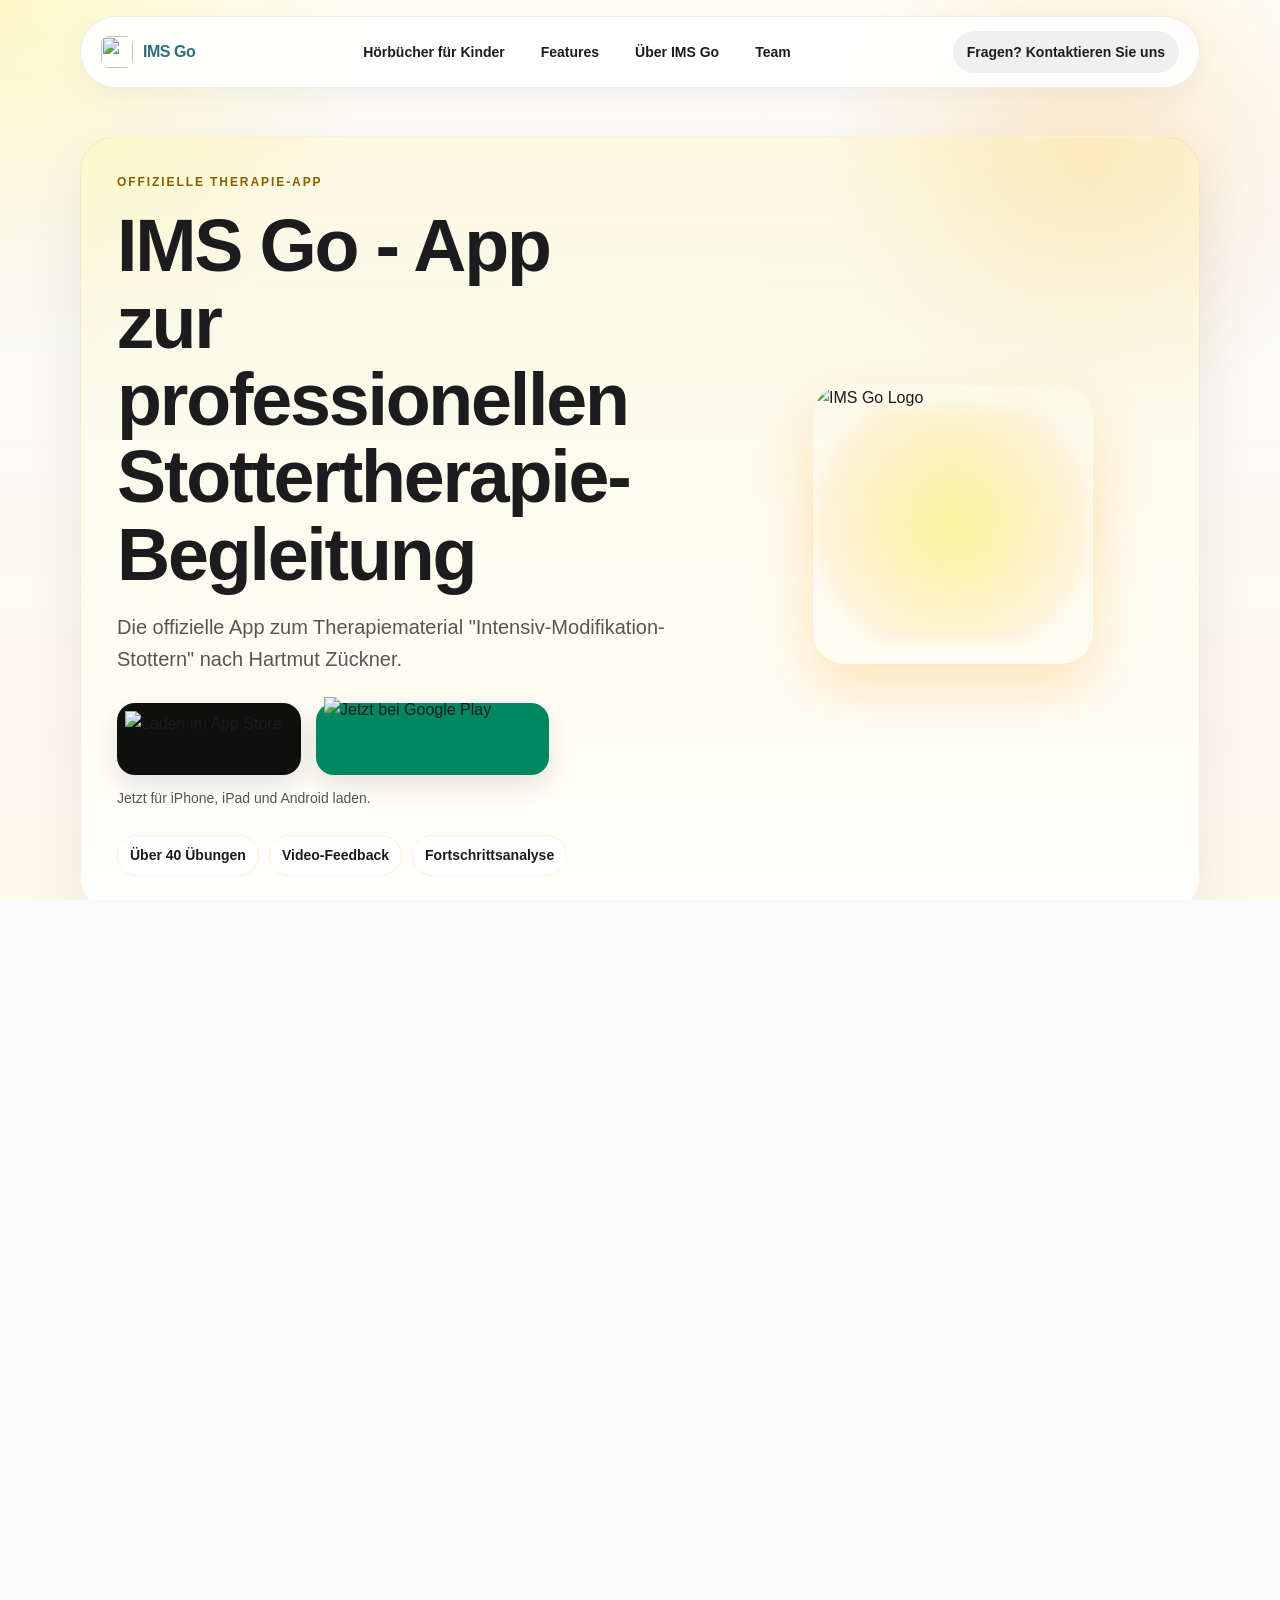
==== commit 2c885e50: "update" ====
--- a/index.html
+++ b/index.html
@@ -1,228 +1,280 @@
-<!DOCTYPE html>
-<html lang="de">
-<head>
-    <meta charset="UTF-8">
-    <meta name="viewport" content="width=device-width, initial-scale=1.0, maximum-scale=1.0, user-scalable=no">
-    <title>IMS Go - Professionelle Stottertherapie App</title>
-    <meta
-        name="description"
-        content="Die App zur Begleitung der Stottertherapie nach dem IMS-Konzept. Über 40 Übungen, Video-Feedback und Fortschrittsanalyse. Jetzt laden!"
-    >
-    <meta
-        name="keywords"
-        content="Stottern, Stottertherapie, Logopädie, IMS, Hartmut Zückner, Sprachtherapie, App, Android, iOS"
-    >
-    <meta name="author" content="Finnie & Jenny">
-    <meta property="og:type" content="website">
-    <meta property="og:title" content="IMS Go - Deine Therapie-App">
-    <meta
-        property="og:description"
-        content="Professionelle Begleitung für deine Stottertherapie. Übungen, Videos & Statistik."
-    >
-    <meta property="og:image" content="https://jddark8.github.io/assets/images/ims-go-logo.png">
-    <link rel="icon" href="assets/images/ims-go-logo.png" type="image/png">
-    <link rel="stylesheet" href="styles.css">
-</head>
-<body>
-    <header class="topbar">
-        <a class="brand" href="#top">IMS Go</a>
-        <button class="menu-toggle" type="button" aria-expanded="false" aria-controls="site-menu">
-            <span class="menu-toggle-label">Menü</span>
-            <span class="menu-toggle-icon" aria-hidden="true">
-                <span></span>
-                <span></span>
-                <span></span>
-            </span>
-        </button>
-        <div class="topbar-menu" id="site-menu">
-            <nav class="nav-links" aria-label="Seitennavigation">
-                <a href="kids.html">Hörbücher für Kinder</a>
-                <a href="#features">Features</a>
-                <a href="#about">Über IMS Go</a>
-                <a href="#team">Team</a>
-            </nav>
-            <a href="mailto:imsgo@gmx.de" class="nav-link">Fragen? Kontaktieren Sie uns</a>
-        </div>
-    </header>
-
-    <main id="top">
-        <section class="hero section">
-            <div class="hero-inner reveal">
-                <div class="hero-copy-block">
-                    <p class="eyebrow">Offizielle Therapie-App</p>
-                    <h1>IMS Go - App zur professionellen Stottertherapie-Begleitung</h1>
-                    <p class="hero-copy">
-                        Die offizielle App zum Therapiematerial "Intensiv-Modifikation-Stottern"
-                        nach Hartmut Zückner.
-                    </p>
-                    <div class="store-buttons" aria-label="Download-Optionen">
-                        <a href="https://apps.apple.com/de/app/ims-go/id1563029384" target="_blank" rel="noreferrer" class="store-btn btn-ios">
-                            <img src="assets/images/app-store-badge.svg" alt="Laden im App Store" class="store-badge store-badge-apple">
-                        </a>
-                        <a href="https://play.google.com/store/apps/details?id=com.ims.go&hl=de" target="_blank" rel="noreferrer" class="store-btn btn-android">
-                            <img src="assets/images/google-play-badge.png" alt="Jetzt bei Google Play" class="store-badge store-badge-google">
-                        </a>
-                    </div>
-                    <p class="store-note">Jetzt für iPhone, iPad und Android laden.</p>
-                    <div class="hero-points">
-                        <span>Über 40 Übungen</span>
-                        <span>Video-Feedback</span>
-                        <span>Fortschrittsanalyse</span>
-                    </div>
-                </div>
-                <div class="hero-visual reveal delay-1">
-                    <img src="assets/images/ims-go-logo.png" alt="IMS Go Logo" class="hero-logo">
-                </div>
-            </div>
-        </section>
-
-        <section class="gallery-section section reveal delay-1" aria-label="App Screenshots">
-            <div class="screenshot-wrapper">
-                <img src="assets/images/screenshot-dashboard.png" alt="IMS Go Dashboard" class="screenshot-img">
-            </div>
-            <div class="screenshot-wrapper">
-                <img src="assets/images/screenshot-exercises.png" alt="IMS Go Übungen" class="screenshot-img">
-            </div>
-            <div class="screenshot-wrapper">
-                <img src="assets/images/screenshot-phases.png" alt="IMS Go Phasen" class="screenshot-img">
-            </div>
-        </section>
-
-        <section class="features-section section" id="features">
-            <div class="section-heading reveal">
-                <p class="eyebrow">Was die App kann</p>
-                <h2>Professionelle Begleitung für deine Stottertherapie.</h2>
-            </div>
-            <div class="feature-grid">
-                <article class="feature-card reveal delay-1">
-                    <div class="icon-box icon-blue">Stat</div>
-                    <h3>Fortschritt</h3>
-                    <p>Verfolge deine Übungsminuten, Streaks und abgeschlossene Level mit detaillierten Statistiken.</p>
-                </article>
-                <article class="feature-card reveal delay-2">
-                    <div class="icon-box icon-green">Ph</div>
-                    <h3>4 Phasen</h3>
-                    <p>Strukturiertes Training: Identifikation, Desensibilisierung, Modifikation und Stabilisierung.</p>
-                </article>
-                <article class="feature-card reveal delay-3">
-                    <div class="icon-box icon-orange">Vid</div>
-                    <h3>Video-Feedback</h3>
-                    <p>Nimm dich selbst auf, analysiere deine Sprechtechniken und verfolge deine Entwicklung.</p>
-                </article>
-            </div>
-        </section>
-
-        <section class="content-section section" id="about">
-            <div class="section-heading reveal">
-                <p class="eyebrow">Über IMS Go</p>
-                <h2>Über IMS Go</h2>
-            </div>
-            <div class="content-grid">
-                <div class="content-card reveal delay-1">
-                    <p>
-                        IMS Go ist eine App für Stotternde, die therapiebegleitend oder zur Nachsorge eingesetzt werden kann.
-                        Die App ist angelehnt an das Konzept "Intensiv-Modifikation Stottern" von Hartmut Zückner
-                        und umfasst mehr als 40 Übungen.
-                    </p>
-                </div>
-                <div class="content-card reveal delay-2">
-                    <p>
-                        Für einen guten Transfer der Sprechtechniken ist das Üben außerhalb des Therapieraums unbedingt empfehlenswert.
-                        Durch IMS Go wird dem Stotternden eine attraktive Möglichkeit geboten, die Techniken spielerisch
-                        und nach aufsteigendem Schwierigkeitsgrad auch zu Hause oder unterwegs zu erlernen.
-                    </p>
-                </div>
-                <div class="content-card reveal delay-3">
-                    <p>
-                        IMS Go unterstützt den Transfer der Therapieinhalte in den Alltag und eignet sich nicht nur
-                        therapiebegleitend, sondern auch zur Auffrischung der Techniken nach länger zurückliegender
-                        Stottertherapie.
-                    </p>
-                </div>
-            </div>
-        </section>
-
-        <section class="team-section section" id="team">
-            <div class="section-heading reveal">
-                <p class="eyebrow">Wer wir sind</p>
-                <h2>Wer wir sind</h2>
-            </div>
-            <div class="team-grid">
-                <article class="team-card reveal delay-1">
-                    <img src="assets/images/team-josephine.png" alt="Josephine" class="team-img">
-                    <h3 class="team-name">Josephine</h3>
-                    <p class="team-role">Logopädin, M.Sc. und Co-Founder</p>
-                    <p class="team-bio">
-                        Moin! Ich heiße Josephine und lebe in der wunderschönen Hafenstadt Hamburg! Zurzeit
-                        arbeite ich als Logopädin und Lehrlogopädin für Redeflussstörungen.<br><br>
-                        Schon im Bachelorstudium in Aachen kam Jenny und mir die Idee, eine App für
-                        Stotternde zu entwickeln. Im Rahmen meines Masters in Klinischer Linguistik konnten
-                        wir diese Idee schließlich umsetzen! Ich freue mich sehr, die App nach drei Jahren
-                        Entwicklung nun endlich präsentieren zu dürfen!
-                    </p>
-                </article>
-                <article class="team-card reveal delay-2">
-                    <img src="assets/images/team-jenny.png" alt="Jenny" class="team-img">
-                    <h3 class="team-name">Jenny</h3>
-                    <p class="team-role">Logopädin, B.Sc. und Co-Founder</p>
-                    <p class="team-bio">
-                        Hey, ich heiße Jenny, komme aus der schönen Kaiserstadt Aachen. Zurzeit arbeite
-                        ich als Logopädin in Heppenheim. Mein duales Logopädiestudium habe ich an der RWTH
-                        Aachen absolviert und mache berufsbegleitend ein Fernstudium zur diplomierten
-                        Legasthenietrainerin.<br><br>
-                        Meine Aufgaben liegen vor allem im organisatorischen Bereich
-                        und in der Verwaltung des Instagram-Accounts. Wir freuen uns immer über Fragen und
-                        Anregungen.
-                    </p>
-                </article>
-            </div>
-        </section>
-
-        <section class="download-section section reveal delay-2" aria-label="Jetzt herunterladen">
-            <div class="download-panel">
-                <p class="eyebrow">Jetzt laden</p>
-                <h2>IMS Go begleitet dich auch zwischen den Therapiesitzungen.</h2>
-                <p>
-                    Über 40 Übungen, Video-Feedback und strukturierte Therapiephasen unterstützen dich
-                    bei der Übertragung in den Alltag.
-                </p>
-                <div class="store-buttons store-buttons-centered" aria-label="Download-Optionen im Abschlussbereich">
-                    <a href="https://apps.apple.com/de/app/ims-go/id1563029384" target="_blank" rel="noreferrer" class="store-btn btn-ios">
-                        <img src="assets/images/app-store-badge.svg" alt="Laden im App Store" class="store-badge store-badge-apple">
-                    </a>
-                    <a href="https://play.google.com/store/apps/details?id=com.ims.go&hl=de" target="_blank" rel="noreferrer" class="store-btn btn-android">
-                        <img src="assets/images/google-play-badge.png" alt="Jetzt bei Google Play" class="store-badge store-badge-google">
-                    </a>
-                </div>
-            </div>
-        </section>
-
-        <section class="disclaimer-section section reveal delay-1" aria-label="Hinweis">
-            <div class="disclaimer-box">
-                <strong>Wichtiger Hinweis:</strong>
-                <p>
-                    Die App unterstützt die Therapie bei Stottern, ersetzt jedoch nicht die Beratung durch
-                    einen Arzt/Ärztin oder Therapeuten/in. Bitte konsultieren Sie immer einen qualifizierten Facharzt
-                    oder Therapeuten, bevor Sie medizinische Entscheidungen treffen.
-                </p>
-            </div>
-        </section>
-    </main>
-
-    <footer class="footer">
-        <div class="footer-links">
-            <a href="https://natke-shop.de/IMS-Go" target="_blank" rel="noreferrer">Natke Verlag</a>
-            <a href="impressum.html">Impressum</a>
-            <a href="datenschutz.html">Datenschutz</a>
-            <a href="https://www.apple.com/legal/internet-services/itunes/dev/stdeula/" target="_blank" rel="noreferrer">Nutzungsbedingungen</a>
-            <a href="mailto:imsgo@gmx.de">Kontakt</a>
-        </div>
-        <p class="copyright">
-            Made with Liebe for IMS Go<br>
-            © <span id="year"></span> Alle Rechte vorbehalten.
-        </p>
-    </footer>
-
-    <script src="script.js"></script>
-</body>
+<!DOCTYPE html>
+<html lang="de">
+<head>
+    <meta charset="UTF-8">
+    <meta name="viewport" content="width=device-width, initial-scale=1.0, maximum-scale=1.0, user-scalable=no">
+    <meta name="theme-color" content="#ff9800">
+    <title>IMS Go - Professionelle Stottertherapie App</title>
+    <meta
+        name="description"
+        content="Die App zur Begleitung der Stottertherapie nach dem IMS-Konzept. Über 40 Übungen, Video-Feedback und Fortschrittsanalyse. Jetzt laden!"
+    >
+    <meta
+        name="keywords"
+        content="Stottern, Stottertherapie, Logopädie, IMS, Hartmut Zückner, Sprachtherapie, App, Android, iOS"
+    >
+    <meta name="author" content="Finnie & Jenny">
+    <link rel="canonical" href="https://imsgo-app.github.io/">
+    <meta property="og:type" content="website">
+    <meta property="og:url" content="https://imsgo-app.github.io/">
+    <meta property="og:title" content="IMS Go - Deine Therapie-App">
+    <meta
+        property="og:description"
+        content="Professionelle Begleitung für deine Stottertherapie. Übungen, Videos & Statistik."
+    >
+    <meta property="og:image" content="https://imsgo-app.github.io/assets/images/ims-go-logo.png">
+    <meta name="twitter:card" content="summary_large_image">
+    <link rel="icon" href="assets/images/ims-go-logo.png" type="image/png">
+    <link rel="stylesheet" href="styles.css">
+    <script type="application/ld+json">
+    {
+        "@context": "https://schema.org",
+        "@type": "MobileApplication",
+        "name": "IMS Go",
+        "description": "Die offizielle App zum Therapiematerial \"Intensiv-Modifikation-Stottern\" nach Hartmut Z\u00fcckner. \u00dcber 40 \u00dcbungen, Video-Feedback und Fortschrittsanalyse zur Begleitung der Stottertherapie.",
+        "url": "https://imsgo-app.github.io/",
+        "image": "https://imsgo-app.github.io/assets/images/ims-go-logo.png",
+        "applicationCategory": "HealthApplication",
+        "operatingSystem": "iOS, Android",
+        "inLanguage": "de",
+        "offers": {
+            "@type": "Offer",
+            "price": "0",
+            "priceCurrency": "EUR"
+        },
+        "downloadUrl": [
+            "https://apps.apple.com/de/app/ims-go/id1563029384",
+            "https://play.google.com/store/apps/details?id=com.ims.go&hl=de"
+        ]
+    }
+    </script>
+</head>
+<body>
+    <header class="topbar">
+        <a class="brand" href="#top">
+            <img src="assets/images/ims-go-logo.png" alt="" class="brand-logo" width="32" height="32">
+            <span class="brand-name">IMS Go</span>
+        </a>
+        <button class="menu-toggle" type="button" aria-expanded="false" aria-controls="site-menu">
+            <span class="menu-toggle-label">Menü</span>
+            <span class="menu-toggle-icon" aria-hidden="true">
+                <span></span>
+                <span></span>
+                <span></span>
+            </span>
+        </button>
+        <div class="topbar-menu" id="site-menu">
+            <nav class="nav-links" aria-label="Seitennavigation">
+                <a href="kids.html">Hörbücher für Kinder</a>
+                <a href="#features">Features</a>
+                <a href="#about">Über IMS Go</a>
+                <a href="#team">Team</a>
+            </nav>
+            <a href="mailto:imsgo@gmx.de" class="nav-link">Fragen? Kontaktieren Sie uns</a>
+        </div>
+    </header>
+
+    <main id="top">
+        <section class="hero section">
+            <div class="hero-inner reveal">
+                <div class="hero-copy-block">
+                    <p class="eyebrow">Offizielle Therapie-App</p>
+                    <h1>IMS Go - App zur professionellen Stottertherapie-Begleitung</h1>
+                    <p class="hero-copy">
+                        Die offizielle App zum Therapiematerial "Intensiv-Modifikation-Stottern"
+                        nach Hartmut Zückner.
+                    </p>
+                    <div class="store-buttons" aria-label="Download-Optionen">
+                        <a href="https://apps.apple.com/de/app/ims-go/id1563029384" target="_blank" rel="noreferrer" class="store-btn btn-ios">
+                            <img src="assets/images/app-store-badge.svg" alt="Laden im App Store" class="store-badge store-badge-apple" width="120" height="40">
+                        </a>
+                        <a href="https://play.google.com/store/apps/details?id=com.ims.go&hl=de" target="_blank" rel="noreferrer" class="store-btn btn-android">
+                            <img src="assets/images/google-play-badge.png" alt="Jetzt bei Google Play" class="store-badge store-badge-google" width="646" height="250">
+                        </a>
+                    </div>
+                    <p class="store-note">Jetzt für iPhone, iPad und Android laden.</p>
+                    <div class="hero-points">
+                        <span>Über 40 Übungen</span>
+                        <span>Video-Feedback</span>
+                        <span>Fortschrittsanalyse</span>
+                    </div>
+                </div>
+                <div class="hero-visual reveal delay-1">
+                    <img src="assets/images/ims-go-logo.png" alt="IMS Go Logo" class="hero-logo" width="1024" height="1022">
+                </div>
+            </div>
+        </section>
+
+        <section class="gallery-section section reveal delay-1" aria-label="App Screenshots">
+            <div class="section-heading section-heading-center reveal">
+                <p class="eyebrow">Einblicke</p>
+                <h2>Ein Blick in die App.</h2>
+            </div>
+            <div class="screenshot-row">
+                <div class="screenshot-wrapper">
+                    <img src="assets/images/screenshot-dashboard.png" alt="IMS Go Dashboard" class="screenshot-img" width="1242" height="2688" loading="lazy" decoding="async">
+                </div>
+                <div class="screenshot-wrapper">
+                    <img src="assets/images/screenshot-exercises.png" alt="IMS Go Übungen" class="screenshot-img" width="1242" height="2688" loading="lazy" decoding="async">
+                </div>
+                <div class="screenshot-wrapper">
+                    <img src="assets/images/screenshot-phases.png" alt="IMS Go Phasen" class="screenshot-img" width="1242" height="2688" loading="lazy" decoding="async">
+                </div>
+            </div>
+        </section>
+
+        <section class="features-section section" id="features">
+            <div class="section-heading reveal">
+                <p class="eyebrow">Was die App kann</p>
+                <h2>Professionelle Begleitung für deine Stottertherapie.</h2>
+            </div>
+            <div class="feature-grid">
+                <article class="feature-card reveal delay-1">
+                    <div class="icon-box icon-blue">
+                        <svg viewBox="0 0 24 24" fill="none" stroke="currentColor" stroke-width="2" stroke-linecap="round" stroke-linejoin="round" aria-hidden="true" focusable="false">
+                            <line x1="3" y1="21" x2="21" y2="21"></line>
+                            <rect x="5" y="12" width="3.5" height="6" rx="1"></rect>
+                            <rect x="10.25" y="8" width="3.5" height="10" rx="1"></rect>
+                            <rect x="15.5" y="4" width="3.5" height="14" rx="1"></rect>
+                        </svg>
+                    </div>
+                    <h3>Fortschritt</h3>
+                    <p>Verfolge deine Übungsminuten, Streaks und abgeschlossene Level mit detaillierten Statistiken.</p>
+                </article>
+                <article class="feature-card reveal delay-2">
+                    <div class="icon-box icon-green">
+                        <svg viewBox="0 0 24 24" fill="none" stroke="currentColor" stroke-width="2" stroke-linecap="round" stroke-linejoin="round" aria-hidden="true" focusable="false">
+                            <polygon points="12 2 22 8.5 12 15 2 8.5 12 2"></polygon>
+                            <polyline points="2 15.5 12 22 22 15.5"></polyline>
+                        </svg>
+                    </div>
+                    <h3>4 Phasen</h3>
+                    <p>Strukturiertes Training: Identifikation, Desensibilisierung, Modifikation und Stabilisierung.</p>
+                </article>
+                <article class="feature-card reveal delay-3">
+                    <div class="icon-box icon-orange">
+                        <svg viewBox="0 0 24 24" fill="none" stroke="currentColor" stroke-width="2" stroke-linecap="round" stroke-linejoin="round" aria-hidden="true" focusable="false">
+                            <rect x="2" y="6" width="13" height="12" rx="2"></rect>
+                            <path d="M15 10l6-3v10l-6-3"></path>
+                        </svg>
+                    </div>
+                    <h3>Video-Feedback</h3>
+                    <p>Nimm dich selbst auf, analysiere deine Sprechtechniken und verfolge deine Entwicklung.</p>
+                </article>
+            </div>
+        </section>
+
+        <section class="content-section section" id="about">
+            <div class="section-heading reveal">
+                <p class="eyebrow">Über IMS Go</p>
+                <h2>Therapiebegleitung für zu Hause und unterwegs.</h2>
+            </div>
+            <div class="content-grid">
+                <div class="content-card reveal delay-1">
+                    <p>
+                        IMS Go ist eine App für Stotternde, die therapiebegleitend oder zur Nachsorge eingesetzt werden kann.
+                        Die App ist angelehnt an das Konzept "Intensiv-Modifikation Stottern" von Hartmut Zückner
+                        und umfasst mehr als 40 Übungen.
+                    </p>
+                </div>
+                <div class="content-card reveal delay-2">
+                    <p>
+                        Für einen guten Transfer der Sprechtechniken ist das Üben außerhalb des Therapieraums unbedingt empfehlenswert.
+                        Durch IMS Go wird dem Stotternden eine attraktive Möglichkeit geboten, die Techniken spielerisch
+                        und nach aufsteigendem Schwierigkeitsgrad auch zu Hause oder unterwegs zu erlernen.
+                    </p>
+                </div>
+                <div class="content-card reveal delay-3">
+                    <p>
+                        IMS Go unterstützt den Transfer der Therapieinhalte in den Alltag und eignet sich nicht nur
+                        therapiebegleitend, sondern auch zur Auffrischung der Techniken nach länger zurückliegender
+                        Stottertherapie.
+                    </p>
+                </div>
+            </div>
+        </section>
+
+        <section class="team-section section" id="team">
+            <div class="section-heading reveal">
+                <p class="eyebrow">Wer wir sind</p>
+                <h2>Die Gründerinnen von IMS Go.</h2>
+            </div>
+            <div class="team-grid">
+                <article class="team-card reveal delay-1">
+                    <img src="assets/images/team-josephine.png" alt="Josephine" class="team-img" width="1206" height="1183" loading="lazy" decoding="async">
+                    <h3 class="team-name">Josephine</h3>
+                    <p class="team-role">Logopädin, M.Sc. und Co-Founder</p>
+                    <p class="team-bio">
+                        Moin! Ich heiße Josephine und lebe in der wunderschönen Hafenstadt Hamburg! Zurzeit
+                        arbeite ich als Logopädin und Lehrlogopädin für Redeflussstörungen.<br><br>
+                        Schon im Bachelorstudium in Aachen kam Jenny und mir die Idee, eine App für
+                        Stotternde zu entwickeln. Im Rahmen meines Masters in Klinischer Linguistik konnten
+                        wir diese Idee schließlich umsetzen! Ich freue mich sehr, die App nach drei Jahren
+                        Entwicklung nun endlich präsentieren zu dürfen!
+                    </p>
+                </article>
+                <article class="team-card reveal delay-2">
+                    <img src="assets/images/team-jenny.png" alt="Jenny" class="team-img" width="1206" height="1202" loading="lazy" decoding="async">
+                    <h3 class="team-name">Jenny</h3>
+                    <p class="team-role">Logopädin, B.Sc. und Co-Founder</p>
+                    <p class="team-bio">
+                        Hey, ich heiße Jenny, komme aus der schönen Kaiserstadt Aachen. Zurzeit arbeite
+                        ich als Logopädin in Heppenheim. Mein duales Logopädiestudium habe ich an der RWTH
+                        Aachen absolviert und mache berufsbegleitend ein Fernstudium zur diplomierten
+                        Legasthenietrainerin.<br><br>
+                        Meine Aufgaben liegen vor allem im organisatorischen Bereich
+                        und in der Verwaltung des Instagram-Accounts. Wir freuen uns immer über Fragen und
+                        Anregungen.
+                    </p>
+                </article>
+            </div>
+        </section>
+
+        <section class="download-section section reveal delay-2" aria-label="Jetzt herunterladen">
+            <div class="download-panel">
+                <p class="eyebrow">Jetzt laden</p>
+                <h2>IMS Go begleitet dich auch zwischen den Therapiesitzungen.</h2>
+                <p>
+                    Über 40 Übungen, Video-Feedback und strukturierte Therapiephasen unterstützen dich
+                    bei der Übertragung in den Alltag.
+                </p>
+                <div class="store-buttons store-buttons-centered" aria-label="Download-Optionen im Abschlussbereich">
+                    <a href="https://apps.apple.com/de/app/ims-go/id1563029384" target="_blank" rel="noreferrer" class="store-btn btn-ios">
+                        <img src="assets/images/app-store-badge.svg" alt="Laden im App Store" class="store-badge store-badge-apple" width="120" height="40">
+                    </a>
+                    <a href="https://play.google.com/store/apps/details?id=com.ims.go&hl=de" target="_blank" rel="noreferrer" class="store-btn btn-android">
+                        <img src="assets/images/google-play-badge.png" alt="Jetzt bei Google Play" class="store-badge store-badge-google" width="646" height="250">
+                    </a>
+                </div>
+            </div>
+        </section>
+
+        <section class="disclaimer-section section reveal delay-1" aria-label="Hinweis">
+            <div class="disclaimer-box">
+                <strong>Wichtiger Hinweis:</strong>
+                <p>
+                    Die App unterstützt die Therapie bei Stottern, ersetzt jedoch nicht die Beratung durch
+                    einen Arzt/Ärztin oder Therapeuten/in. Bitte konsultieren Sie immer einen qualifizierten Facharzt
+                    oder Therapeuten, bevor Sie medizinische Entscheidungen treffen.
+                </p>
+            </div>
+        </section>
+    </main>
+
+    <footer class="footer">
+        <div class="footer-links">
+            <a href="https://natke-shop.de/IMS-Go" target="_blank" rel="noreferrer">Natke Verlag</a>
+            <a href="impressum.html">Impressum</a>
+            <a href="datenschutz.html">Datenschutz</a>
+            <a href="https://www.apple.com/legal/internet-services/itunes/dev/stdeula/" target="_blank" rel="noreferrer">Nutzungsbedingungen</a>
+            <a href="mailto:imsgo@gmx.de">Kontakt</a>
+        </div>
+        <p class="copyright">
+            Made with Liebe for IMS Go<br>
+            © <span id="year"></span> Alle Rechte vorbehalten.
+        </p>
+    </footer>
+
+    <script src="script.js"></script>
+</body>
 </html>
--- a/styles.css
+++ b/styles.css
@@ -1,1377 +1,1545 @@
-:root {
-    --primary-yellow: #ffeb3b;
-    --primary-orange: #ff9800;
-    --primary-green: #00875f;
-    --primary-blue: #2196f3;
-    --text-dark: #1c1c1e;
-    --text-light: #555555;
-    --bg-light: #fafafa;
-    --bg-soft: #fff8da;
-    --white: #ffffff;
-    --line: rgba(28, 28, 30, 0.08);
-    --shadow: 0 20px 60px rgba(28, 28, 30, 0.08);
-}
-
-* {
-    box-sizing: border-box;
-}
-
-html,
-body {
-    height: 100%;
-    margin: 0;
-    padding: 0;
-    scroll-behavior: smooth;
-    background-color: var(--bg-light);
-    color: var(--text-dark);
-    font-family: -apple-system, BlinkMacSystemFont, "Segoe UI", Roboto, Helvetica, Arial, sans-serif;
-    line-height: 1.6;
-    -webkit-overflow-scrolling: touch;
-    overflow-x: hidden;
-}
-
-body {
-    background:
-        radial-gradient(circle at top left, rgba(255, 235, 59, 0.24), transparent 24%),
-        radial-gradient(circle at 85% 18%, rgba(255, 152, 0, 0.18), transparent 20%),
-        linear-gradient(180deg, #fffdf6 0%, #fafafa 30%, #fff8ec 100%);
-}
-
-a {
-    color: inherit;
-    text-decoration: none;
-}
-
-img {
-    max-width: 100%;
-    display: block;
-}
-
-.section {
-    width: min(1120px, calc(100% - 2rem));
-    margin: 0 auto;
-    padding: 56px 0;
-}
-
-.topbar {
-    position: sticky;
-    top: 0;
-    z-index: 1000;
-    display: flex;
-    align-items: center;
-    justify-content: space-between;
-    gap: 20px;
-    width: min(1120px, calc(100% - 2rem));
-    margin: 16px auto 0;
-    padding: 14px 20px;
-    border: 1px solid var(--line);
-    border-radius: 999px;
-    background: rgba(255, 255, 255, 0.9);
-    backdrop-filter: blur(16px);
-    box-shadow: 0 10px 30px rgba(28, 28, 30, 0.05);
-}
-
-.brand,
-.section-heading h2,
-.hero h1 {
-    font-weight: 800;
-    letter-spacing: -0.03em;
-}
-
-.brand {
-    font-size: 1rem;
-}
-
-.topbar-menu {
-    display: flex;
-    align-items: center;
-    justify-content: space-between;
-    gap: 14px;
-    flex: 1;
-}
-
-.menu-toggle {
-    display: none;
-    align-items: center;
-    gap: 10px;
-    min-height: 42px;
-    padding: 9px 12px;
-    border: 1px solid rgba(28, 28, 30, 0.1);
-    border-radius: 999px;
-    background: rgba(255, 255, 255, 0.95);
-    color: var(--text-dark);
-    font-size: 14px;
-    font-weight: 700;
-    cursor: pointer;
-}
-
-.menu-toggle-label {
-    line-height: 1;
-}
-
-.menu-toggle-icon {
-    display: inline-flex;
-    flex-direction: column;
-    justify-content: center;
-    gap: 4px;
-}
-
-.menu-toggle-icon span {
-    display: block;
-    width: 16px;
-    height: 2px;
-    border-radius: 99px;
-    background: currentColor;
-}
-
-.nav-links {
-    display: flex;
-    align-items: center;
-    justify-content: center;
-    gap: 8px;
-    flex: 1;
-}
-
-.nav-links a,
-.nav-link {
-    padding: 10px 14px;
-    border-radius: 999px;
-    font-size: 14px;
-    font-weight: 600;
-    transition: background-color 0.2s ease, color 0.2s ease, transform 0.2s ease;
-}
-
-.nav-links a:hover,
-.nav-links a:focus-visible,
-.nav-link:hover,
-.nav-link:focus-visible {
-    background: rgba(255, 235, 59, 0.5);
-    color: var(--text-dark);
-    transform: translateY(-1px);
-}
-
-.nav-link {
-    background: #f0f0f0;
-    white-space: nowrap;
-}
-
-.hero {
-    padding-top: 48px;
-}
-
-.hero-inner {
-    display: grid;
-    grid-template-columns: minmax(0, 1.2fr) minmax(280px, 420px);
-    gap: 32px;
-    align-items: center;
-    padding: 36px;
-    border-radius: 36px;
-    background: linear-gradient(180deg, rgba(255, 235, 59, 0.12) 0%, rgba(255, 255, 255, 0.92) 100%);
-    border: 1px solid rgba(255, 152, 0, 0.14);
-    box-shadow: var(--shadow);
-}
-
-.eyebrow {
-    margin: 0 0 14px;
-    text-transform: uppercase;
-    letter-spacing: 0.16em;
-    font-size: 12px;
-    font-weight: 700;
-    color: #8a5d00;
-}
-
-.hero h1 {
-    margin: 0;
-    font-size: clamp(2.4rem, 6vw, 4.6rem);
-    line-height: 1.05;
-    max-width: 12ch;
-}
-
-.hero-copy {
-    margin: 18px 0 0;
-    max-width: 680px;
-    font-size: clamp(17px, 2.8vw, 20px);
-    color: var(--text-light);
-}
-
-.store-buttons {
-    display: flex;
-    gap: 15px;
-    flex-wrap: wrap;
-    margin-top: 28px;
-}
-
-.store-btn {
-    display: inline-flex;
-    align-items: center;
-    justify-content: center;
-    min-width: 170px;
-    padding: 8px;
-    border-radius: 18px;
-    box-shadow: 0 10px 24px rgba(28, 28, 30, 0.12);
-    transition: transform 0.2s ease, box-shadow 0.2s ease;
-}
-
-.store-btn:hover,
-.store-btn:focus-visible {
-    transform: translateY(-3px);
-    box-shadow: 0 18px 30px rgba(28, 28, 30, 0.16);
-}
-
-.btn-ios {
-    background: rgba(0, 0, 0, 0.94);
-}
-
-.btn-android {
-    background: var(--primary-green);
-}
-
-.store-badge {
-    display: block;
-    width: auto;
-    max-width: 100%;
-    height: 56px;
-}
-
-.store-badge-google {
-    height: 84px;
-    margin: -14px 0;
-}
-
-.store-note {
-    margin: 12px 0 0;
-    color: var(--text-light);
-    font-size: 14px;
-}
-
-.hero-points {
-    display: flex;
-    flex-wrap: wrap;
-    gap: 10px;
-    margin-top: 26px;
-}
-
-.hero-points span {
-    padding: 8px 12px;
-    border-radius: 999px;
-    background: rgba(255, 255, 255, 0.88);
-    border: 1px solid rgba(255, 152, 0, 0.15);
-    font-size: 14px;
-    font-weight: 700;
-}
-
-.hero-visual {
-    position: relative;
-    display: flex;
-    justify-content: center;
-}
-
-.hero-visual::before {
-    content: "";
-    position: absolute;
-    inset: 8% 10%;
-    border-radius: 32px;
-    background: radial-gradient(circle, rgba(255, 235, 59, 0.45), rgba(255, 152, 0, 0.08) 65%, transparent 70%);
-    filter: blur(8px);
-}
-
-.hero-logo {
-    position: relative;
-    width: min(100%, 280px);
-    border-radius: 32px;
-    box-shadow: 0 24px 56px rgba(255, 152, 0, 0.24);
-}
-
-.gallery-section {
-    display: flex;
-    justify-content: center;
-    gap: 24px;
-    flex-wrap: wrap;
-    padding-top: 8px;
-}
-
-.screenshot-wrapper {
-    width: min(240px, 100%);
-    padding: 10px;
-    border-radius: 28px;
-    background: linear-gradient(180deg, #ffffff, #fff8eb);
-    border: 1px solid rgba(255, 152, 0, 0.1);
-    box-shadow: 0 22px 50px rgba(28, 28, 30, 0.08);
-    transition: transform 0.3s ease, box-shadow 0.3s ease;
-}
-
-.screenshot-wrapper:hover,
-.screenshot-wrapper:focus-within {
-    transform: translateY(-10px) scale(1.02);
-    box-shadow: 0 30px 60px rgba(28, 28, 30, 0.12);
-}
-
-.screenshot-img {
-    border-radius: 20px;
-}
-
-.section-heading {
-    max-width: 720px;
-    margin-bottom: 28px;
-}
-
-.section-intro {
-    margin: 14px 0 0;
-    color: var(--text-light);
-    font-size: 17px;
-    line-height: 1.75;
-}
-
-.section-heading h2 {
-    margin: 0;
-    font-size: clamp(2rem, 4.5vw, 3.2rem);
-    line-height: 1.08;
-}
-
-.feature-grid,
-.kids-library,
-.content-grid,
-.team-grid {
-    display: grid;
-    gap: 24px;
-}
-
-.kids-section {
-    padding-top: 10px;
-}
-
-.kids-panel,
-.kids-age-card,
-.kids-track-card {
-    background: rgba(255, 255, 255, 0.9);
-    border: 1px solid var(--line);
-    border-radius: 28px;
-    box-shadow: var(--shadow);
-}
-
-.kids-panel {
-    display: flex;
-    align-items: center;
-    justify-content: space-between;
-    gap: 24px;
-    padding: 28px;
-    background: linear-gradient(180deg, rgba(255, 235, 59, 0.18), rgba(255, 255, 255, 0.96));
-}
-
-.kids-copy p {
-    margin: 0;
-    color: var(--text-light);
-}
-
-.kids-points {
-    display: flex;
-    flex-wrap: wrap;
-    gap: 10px;
-    margin: 18px 0 0;
-    padding: 0;
-    list-style: none;
-}
-
-.kids-points li,
-.kids-badge,
-.kids-type-badge {
-    padding: 8px 12px;
-    border-radius: 999px;
-    font-size: 14px;
-    font-weight: 700;
-}
-
-.kids-points li {
-    background: rgba(255, 255, 255, 0.88);
-    border: 1px solid rgba(255, 152, 0, 0.14);
-}
-
-.kids-badge {
-    min-width: max-content;
-    background: #111111;
-    color: #ffffff;
-}
-
-.kids-actions {
-    margin-top: 18px;
-}
-
-.kids-teaser-grid {
-    display: grid;
-    grid-template-columns: repeat(3, minmax(0, 1fr));
-    gap: 18px;
-    margin-top: 24px;
-}
-
-.kids-teaser-card {
-    padding: 24px;
-    border-radius: 28px;
-    border: 1px solid var(--line);
-    box-shadow: var(--shadow);
-    background: rgba(255, 255, 255, 0.92);
-}
-
-.kids-teaser-card h3 {
-    margin: 0 0 10px;
-    font-size: 1.35rem;
-}
-
-.kids-teaser-card p:last-child {
-    margin: 0;
-    color: var(--text-light);
-}
-
-.kids-teaser-age {
-    display: inline-flex;
-    margin: 0 0 14px;
-    padding: 8px 12px;
-    border-radius: 999px;
-    font-size: 13px;
-    font-weight: 800;
-    letter-spacing: 0.06em;
-    text-transform: uppercase;
-}
-
-.kids-teaser-card-2-3 {
-    background: linear-gradient(180deg, rgba(255, 224, 229, 0.72), rgba(255, 255, 255, 0.96));
-}
-
-.kids-teaser-card-2-3 .kids-teaser-age {
-    background: rgba(255, 255, 255, 0.82);
-    color: #a04b5f;
-}
-
-.kids-teaser-card-4-6 {
-    background: linear-gradient(180deg, rgba(255, 245, 184, 0.78), rgba(255, 255, 255, 0.96));
-}
-
-.kids-teaser-card-4-6 .kids-teaser-age {
-    background: rgba(255, 255, 255, 0.82);
-    color: #8a6d00;
-}
-
-.kids-teaser-card-7-11 {
-    background: linear-gradient(180deg, rgba(209, 238, 255, 0.86), rgba(255, 255, 255, 0.96));
-}
-
-.kids-teaser-card-7-11 .kids-teaser-age {
-    background: rgba(255, 255, 255, 0.82);
-    color: #1d6da3;
-}
-
-.kids-library {
-    grid-template-columns: 1fr;
-    margin-top: 24px;
-}
-
-.kids-page-shell {
-    width: min(1180px, calc(100% - 2rem));
-    margin: 0 auto;
-    padding: 28px 0 72px;
-}
-
-.kids-page-topbar {
-    position: sticky;
-    top: 0;
-    z-index: 1000;
-    display: flex;
-    align-items: center;
-    justify-content: space-between;
-    gap: 16px;
-    margin-bottom: 24px;
-    padding: 14px 18px;
-    border: 1px solid var(--line);
-    border-radius: 999px;
-    background: rgba(255, 255, 255, 0.92);
-    backdrop-filter: blur(16px);
-    box-shadow: 0 10px 30px rgba(28, 28, 30, 0.05);
-}
-
-.kids-page-nav {
-    display: flex;
-    gap: 8px;
-    flex-wrap: wrap;
-}
-
-.kids-page-topbar .topbar-menu {
-    display: flex;
-    align-items: center;
-    justify-content: space-between;
-    gap: 14px;
-    flex: 1;
-}
-
-.kids-page-nav a,
-.kids-page-back {
-    display: inline-flex;
-    align-items: center;
-    justify-content: center;
-    padding: 10px 14px;
-    border-radius: 999px;
-    font-size: 14px;
-    font-weight: 700;
-    background: rgba(255, 255, 255, 0.9);
-    border: 1px solid rgba(28, 28, 30, 0.08);
-}
-
-.kids-page-nav a:hover,
-.kids-page-back:hover,
-.kids-page-nav a:focus-visible,
-.kids-page-back:focus-visible {
-    background: rgba(255, 235, 59, 0.4);
-}
-
-.kids-hero {
-    margin-bottom: 28px;
-}
-
-.kids-hero-main,
-.kids-hero-side {
-    border: 1px solid var(--line);
-    border-radius: 36px;
-    box-shadow: var(--shadow);
-}
-
-.kids-hero-main {
-    padding: 34px;
-    background: linear-gradient(180deg, rgba(255, 245, 184, 0.72), rgba(255, 255, 255, 0.96));
-}
-
-.kids-hero-main h1 {
-    margin: 0;
-    font-size: clamp(2.5rem, 6vw, 4.4rem);
-    line-height: 1.02;
-    letter-spacing: -0.04em;
-}
-
-.kids-hero-copy {
-    max-width: 700px;
-    margin: 18px 0 0;
-    font-size: 18px;
-    color: var(--text-light);
-}
-
-.kids-hero-points {
-    display: flex;
-    flex-wrap: wrap;
-    gap: 10px;
-    margin-top: 24px;
-}
-
-.kids-hero-points span {
-    padding: 8px 12px;
-    border-radius: 999px;
-    background: rgba(255, 255, 255, 0.84);
-    border: 1px solid rgba(28, 28, 30, 0.08);
-    font-size: 14px;
-    font-weight: 700;
-}
-
-.kids-hero-side {
-    padding: 28px;
-    background: linear-gradient(180deg, rgba(209, 238, 255, 0.84), rgba(255, 255, 255, 0.96));
-}
-
-.kids-side-card {
-    display: grid;
-    gap: 14px;
-}
-
-.kids-side-card h2 {
-    margin: 0;
-    font-size: 1.4rem;
-}
-
-.kids-side-card p,
-.kids-side-card li,
-.kids-track-copy,
-.kids-track-description {
-    color: var(--text-light);
-}
-
-.kids-side-card ul {
-    margin: 0;
-    padding-left: 18px;
-}
-
-.kids-page-library {
-    display: grid;
-    gap: 24px;
-}
-
-.kids-age-card {
-    padding: 28px;
-}
-
-.kids-age-card-2-3 {
-    border-color: rgba(255, 140, 168, 0.22);
-    background: linear-gradient(180deg, rgba(255, 232, 238, 0.9), rgba(255, 255, 255, 0.96));
-}
-
-.kids-age-card-4-6 {
-    border-color: rgba(255, 202, 40, 0.22);
-    background: linear-gradient(180deg, rgba(255, 246, 201, 0.92), rgba(255, 255, 255, 0.96));
-}
-
-.kids-age-card-7-11 {
-    border-color: rgba(33, 150, 243, 0.18);
-    background: linear-gradient(180deg, rgba(225, 243, 255, 0.92), rgba(255, 255, 255, 0.96));
-}
-
-.kids-age-head {
-    display: flex;
-    align-items: center;
-    justify-content: space-between;
-    gap: 16px;
-    margin-bottom: 20px;
-}
-
-.kids-age-disclosure {
-    border-radius: 30px;
-}
-
-.kids-age-summary {
-    display: flex;
-    align-items: center;
-    justify-content: space-between;
-    gap: 20px;
-    list-style: none;
-    cursor: pointer;
-}
-
-.kids-age-summary::-webkit-details-marker {
-    display: none;
-}
-
-.kids-age-summary-main {
-    display: grid;
-    gap: 14px;
-}
-
-.kids-age-summary h2 {
-    margin: 0 0 8px;
-    font-size: clamp(1.55rem, 3vw, 2rem);
-}
-
-.kids-age-summary-side {
-    display: grid;
-    gap: 10px;
-    justify-items: end;
-    flex-shrink: 0;
-}
-
-.kids-age-chip-row {
-    display: flex;
-    flex-wrap: wrap;
-    gap: 10px;
-}
-
-.kids-age-chip {
-    display: inline-flex;
-    align-items: center;
-    min-height: 34px;
-    padding: 8px 12px;
-    border-radius: 999px;
-    background: rgba(255, 255, 255, 0.72);
-    border: 1px solid rgba(28, 28, 30, 0.08);
-    font-size: 12px;
-    font-weight: 800;
-    letter-spacing: 0.05em;
-    text-transform: uppercase;
-}
-
-.kids-age-toggle {
-    display: inline-flex;
-    align-items: center;
-    justify-content: center;
-    min-height: 40px;
-    padding: 10px 14px;
-    border-radius: 999px;
-    background: rgba(28, 28, 30, 0.08);
-    color: var(--text-dark);
-    font-size: 13px;
-    font-weight: 800;
-    letter-spacing: 0.04em;
-    text-transform: uppercase;
-}
-
-.kids-age-toggle::before {
-    content: "Öffnen";
-}
-
-.kids-age-toggle::after {
-    content: "+";
-    margin-left: 8px;
-    font-size: 17px;
-    line-height: 1;
-}
-
-.kids-age-disclosure[open] .kids-age-toggle::before {
-    content: "Zuklappen";
-}
-
-.kids-age-disclosure[open] .kids-age-toggle::after {
-    content: "−";
-}
-
-.kids-age-disclosure[open] .kids-age-toggle {
-    background: rgba(28, 28, 30, 0.14);
-}
-
-.kids-age-panel {
-    margin-top: 24px;
-}
-
-.kids-age-head h3,
-.kids-type-header h4,
-.kids-track-title {
-    margin: 0;
-}
-
-.kids-age-head h3 {
-    font-size: clamp(1.5rem, 3vw, 2rem);
-}
-
-.kids-age-count {
-    color: var(--text-light);
-    font-size: 14px;
-    font-weight: 700;
-}
-
-.kids-type-group + .kids-type-group {
-    margin-top: 22px;
-    padding-top: 22px;
-    border-top: 1px solid rgba(28, 28, 30, 0.08);
-}
-
-.kids-type-header {
-    display: flex;
-    align-items: center;
-    gap: 10px;
-    margin-bottom: 16px;
-}
-
-.kids-type-badge {
-    background: rgba(255, 235, 59, 0.3);
-    color: #7a5900;
-}
-
-.kids-track-grid {
-    display: grid;
-    grid-template-columns: 1fr;
-    gap: 6px;
-}
-
-.kids-track-card {
-    display: flex;
-    flex-direction: row;
-    align-items: stretch;
-    overflow: hidden;
-    padding: 0;
-}
-
-.kids-track-cover {
-    position: relative;
-    flex: 0 0 80px;
-    width: 80px;
-    isolation: isolate;
-    overflow: hidden;
-}
-
-.kids-track-cover::after {
-    display: none;
-}
-
-.kids-track-cover-art {
-    position: absolute;
-    inset: 0;
-    width: 100%;
-    height: 100%;
-    object-fit: cover;
-    z-index: -2;
-}
-
-.kids-track-cover::before {
-    content: "";
-    position: absolute;
-    inset: 0;
-    background: linear-gradient(180deg, rgba(255, 255, 255, 0.08), rgba(17, 17, 17, 0.14));
-    z-index: -1;
-}
-
-.kids-track-cover-2-3 {
-    background: linear-gradient(135deg, #ffb8c9, #ff8cab);
-    color: #58192a;
-}
-
-.kids-track-cover-4-6 {
-    background: linear-gradient(135deg, #ffe36a, #ffb300);
-    color: #4d3500;
-}
-
-.kids-track-cover-7-11 {
-    background: linear-gradient(135deg, #79c6ff, #2a90f0);
-    color: #0a345d;
-}
-
-.kids-track-badges {
-    position: relative;
-    z-index: 1;
-    display: flex;
-    flex-wrap: wrap;
-    gap: 8px;
-}
-
-.kids-cover-pill {
-    display: inline-flex;
-    align-items: center;
-    justify-content: center;
-    border-radius: 999px;
-    background: rgba(255, 255, 255, 0.82);
-    font-size: 12px;
-    font-weight: 800;
-}
-
-.kids-cover-pill {
-    padding: 7px 10px;
-    letter-spacing: 0.06em;
-    text-transform: uppercase;
-}
-
-.kids-track-cover-title {
-    position: relative;
-    z-index: 1;
-    margin: 16px 0 0;
-    font-size: 1.25rem;
-    line-height: 1.15;
-    text-shadow: 0 2px 14px rgba(0, 0, 0, 0.12);
-}
-
-.kids-track-body {
-    flex: 1;
-    display: flex;
-    flex-direction: column;
-    justify-content: center;
-    gap: 8px;
-    padding: 10px 16px;
-    min-width: 0;
-}
-
-.kids-track-title {
-    margin: 0;
-    font-size: 14px;
-    font-weight: 700;
-    line-height: 1.3;
-}
-
-.kids-track-controls {
-    display: flex;
-    align-items: center;
-    gap: 8px;
-}
-
-.kids-track-description {
-    margin: 0;
-    font-size: 14px;
-    line-height: 1.7;
-}
-
-.kids-track-meta {
-    margin: 8px 0 14px;
-    color: var(--text-light);
-    font-size: 14px;
-}
-
-.kids-audio {
-    flex: 1;
-    min-width: 0;
-    height: 36px;
-}
-
-.kids-track-controls .kids-link {
-    flex: 0 0 auto;
-    white-space: nowrap;
-}
-
-.kids-link {
-    display: inline-flex;
-    align-items: center;
-    justify-content: center;
-    min-height: 40px;
-    padding: 10px 14px;
-    border-radius: 999px;
-    font-size: 14px;
-    font-weight: 700;
-}
-
-.kids-link-primary {
-    color: #ffffff;
-    background: linear-gradient(135deg, #1c1c1e, #4a4a4f);
-}
-
-.kids-link-secondary {
-    border: 1px solid rgba(28, 28, 30, 0.1);
-    background: rgba(255, 255, 255, 0.92);
-}
-
-.feature-grid {
-    grid-template-columns: repeat(3, minmax(0, 1fr));
-}
-
-.feature-card,
-.content-card,
-.team-card,
-.disclaimer-box {
-    background: rgba(255, 255, 255, 0.88);
-    border: 1px solid var(--line);
-    border-radius: 28px;
-    box-shadow: var(--shadow);
-}
-
-.feature-card,
-.content-card,
-.team-card {
-    padding: 28px;
-}
-
-.feature-card {
-    transition: transform 0.25s ease, box-shadow 0.25s ease;
-}
-
-.feature-card:hover,
-.team-card:hover {
-    transform: translateY(-6px);
-    box-shadow: 0 24px 60px rgba(28, 28, 30, 0.1);
-}
-
-.icon-box {
-    display: inline-flex;
-    align-items: center;
-    justify-content: center;
-    min-width: 56px;
-    height: 56px;
-    padding: 0 12px;
-    border-radius: 16px;
-    margin-bottom: 20px;
-    font-size: 13px;
-    font-weight: 800;
-    text-transform: uppercase;
-    letter-spacing: 0.08em;
-}
-
-.icon-blue {
-    color: var(--primary-blue);
-    background: rgba(33, 150, 243, 0.12);
-}
-
-.icon-green {
-    color: var(--primary-green);
-    background: rgba(0, 135, 95, 0.12);
-}
-
-.icon-orange {
-    color: var(--primary-orange);
-    background: rgba(255, 152, 0, 0.14);
-}
-
-.feature-card h3,
-.team-name {
-    margin: 0 0 10px;
-    font-size: 22px;
-}
-
-.feature-card p,
-.content-card p,
-.team-bio,
-.disclaimer-box p,
-.copyright {
-    margin: 0;
-    color: var(--text-light);
-}
-
-.content-grid {
-    grid-template-columns: repeat(3, minmax(0, 1fr));
-}
-
-.content-card p,
-.team-bio,
-.disclaimer-box p {
-    font-size: 16px;
-    line-height: 1.75;
-}
-
-.team-section {
-    padding-bottom: 36px;
-}
-
-.team-grid {
-    grid-template-columns: repeat(2, minmax(0, 1fr));
-}
-
-@media (max-width: 860px) {
-    .kids-age-summary {
-        flex-direction: column;
-        align-items: flex-start;
-    }
-
-    .kids-age-summary-side {
-        width: 100%;
-        justify-items: start;
-    }
-}
-
-.team-card {
-    text-align: center;
-}
-
-.team-img {
-    width: 140px;
-    height: 140px;
-    margin: 0 auto 20px;
-    border-radius: 50%;
-    object-fit: cover;
-    border: 4px solid var(--white);
-    box-shadow: 0 12px 24px rgba(28, 28, 30, 0.12);
-}
-
-.team-card:nth-child(1) .team-img {
-    border-color: var(--primary-orange);
-}
-
-.team-card:nth-child(2) .team-img {
-    border-color: var(--primary-yellow);
-}
-
-.team-role {
-    margin: 0 0 18px;
-    color: var(--primary-orange);
-    font-size: 13px;
-    font-weight: 700;
-    letter-spacing: 0.08em;
-    text-transform: uppercase;
-}
-
-.disclaimer-section {
-    padding-top: 16px;
-}
-
-.download-section {
-    padding-top: 8px;
-}
-
-.download-panel {
-    padding: 34px;
-    text-align: center;
-    border-radius: 32px;
-    border: 1px solid rgba(255, 152, 0, 0.12);
-    background: linear-gradient(180deg, rgba(255, 235, 59, 0.14), rgba(255, 255, 255, 0.94));
-    box-shadow: var(--shadow);
-}
-
-.download-panel h2 {
-    margin: 0;
-    font-size: clamp(2rem, 4.5vw, 3rem);
-    line-height: 1.08;
-}
-
-.download-panel p {
-    max-width: 700px;
-    margin: 16px auto 0;
-    color: var(--text-light);
-}
-
-.store-buttons-centered {
-    justify-content: center;
-}
-
-.disclaimer-box {
-    max-width: 800px;
-    margin: 0 auto;
-    padding: 24px;
-    background: #fffde7;
-    border-left: 5px solid var(--primary-orange);
-}
-
-.disclaimer-box strong {
-    display: block;
-    margin-bottom: 10px;
-}
-
-.footer {
-    margin-top: 32px;
-    padding: 56px 20px 72px;
-    text-align: center;
-    background: #111111;
-    color: #cccccc;
-}
-
-.footer-links {
-    display: flex;
-    flex-wrap: wrap;
-    justify-content: center;
-    gap: 18px;
-}
-
-.footer-links a {
-    color: #cccccc;
-    font-size: 14px;
-    transition: color 0.2s ease;
-}
-
-.footer-links a:hover,
-.footer-links a:focus-visible {
-    color: var(--primary-yellow);
-}
-
-.copyright {
-    margin-top: 20px;
-    font-size: 12px;
-    opacity: 0.7;
-}
-
-.legal-page {
-    min-height: 100vh;
-}
-
-.legal-shell {
-    width: min(920px, calc(100% - 2rem));
-    margin: 0 auto;
-    padding: 32px 0 64px;
-}
-
-.legal-back {
-    display: inline-flex;
-    align-items: center;
-    padding: 10px 14px;
-    border-radius: 999px;
-    background: rgba(255, 255, 255, 0.92);
-    border: 1px solid var(--line);
-    box-shadow: 0 10px 24px rgba(28, 28, 30, 0.06);
-}
-
-.legal-card {
-    margin-top: 20px;
-    padding: 32px;
-    border-radius: 32px;
-    background: rgba(255, 255, 255, 0.92);
-    border: 1px solid var(--line);
-    box-shadow: var(--shadow);
-}
-
-.legal-card h1 {
-    margin: 0 0 18px;
-    font-size: clamp(2.2rem, 5vw, 3.4rem);
-    line-height: 1.05;
-}
-
-.legal-card h2 {
-    margin: 0 0 10px;
-    font-size: 1.2rem;
-}
-
-.legal-note {
-    margin-bottom: 26px;
-    padding: 18px 20px;
-    border-left: 5px solid var(--primary-orange);
-    border-radius: 18px;
-    background: #fff7de;
-}
-
-.legal-note p,
-.legal-section-block p,
-.legal-section-block li {
-    color: var(--text-light);
-}
-
-.legal-section-block {
-    padding-top: 18px;
-    border-top: 1px solid rgba(28, 28, 30, 0.08);
-}
-
-.legal-section-block + .legal-section-block {
-    margin-top: 18px;
-}
-
-.reveal {
-    opacity: 0;
-    transform: translateY(18px);
-    transition: opacity 700ms ease, transform 700ms ease;
-}
-
-.reveal.is-visible {
-    opacity: 1;
-    transform: translateY(0);
-}
-
-.delay-1 {
-    transition-delay: 100ms;
-}
-
-.delay-2 {
-    transition-delay: 180ms;
-}
-
-.delay-3 {
-    transition-delay: 260ms;
-}
-
-@media (max-width: 920px) {
-    .kids-hero,
-    .hero-inner,
-    .kids-track-grid,
-    .kids-teaser-grid,
-    .feature-grid,
-    .content-grid,
-    .team-grid {
-        grid-template-columns: 1fr;
-    }
-
-    .hero h1 {
-        max-width: 100%;
-    }
-
-    .hero-visual {
-        order: -1;
-    }
-}
-
-@media (max-width: 760px) {
-    .topbar {
-        position: sticky;
-        justify-content: space-between;
-        flex-wrap: nowrap;
-        border-radius: 28px;
-    }
-
-    .kids-page-topbar {
-        position: sticky;
-        justify-content: space-between;
-        flex-wrap: nowrap;
-        border-radius: 28px;
-    }
-
-    .menu-toggle {
-        display: inline-flex;
-    }
-
-    .topbar-menu {
-        position: absolute;
-        top: calc(100% + 8px);
-        left: 0;
-        right: 0;
-        display: none;
-        flex-direction: column;
-        align-items: stretch;
-        gap: 10px;
-        padding: 12px;
-        border: 1px solid var(--line);
-        border-radius: 20px;
-        background: rgba(255, 255, 255, 0.96);
-        box-shadow: 0 16px 36px rgba(28, 28, 30, 0.1);
-    }
-
-    .topbar.menu-open .topbar-menu,
-    .kids-page-topbar.menu-open .topbar-menu {
-        display: flex;
-    }
-
-    .nav-links,
-    .kids-page-nav {
-        flex-direction: column;
-        align-items: stretch;
-        gap: 8px;
-    }
-
-    .nav-links a,
-    .kids-page-nav a,
-    .nav-link,
-    .kids-page-back {
-        width: 100%;
-        justify-content: flex-start;
-        border-radius: 14px;
-    }
-
-    .nav-link,
-    .kids-page-back {
-        margin-top: 2px;
-    }
-
-    .hero-inner,
-    .kids-panel,
-    .feature-card,
-    .content-card,
-    .team-card {
-        padding: 22px;
-    }
-
-    .kids-hero-main,
-    .kids-hero-side,
-    .kids-age-card {
-        padding: 22px;
-    }
-
-    .kids-panel,
-    .kids-age-head {
-        flex-direction: column;
-        align-items: flex-start;
-    }
-
-    .store-buttons {
-        flex-direction: column;
-    }
-
-    .store-btn {
-        width: 100%;
-    }
-
-    .store-badge {
-        height: 52px;
-    }
-
-    .store-badge-google {
-        height: 76px;
-        margin: -12px 0;
-    }
-
-    .download-panel,
-    .legal-card {
-        padding: 24px;
-    }
-
-}
-
-@media (max-width: 520px) {
-    .kids-page-topbar {
-        gap: 8px;
-        padding: 10px 12px;
-    }
-
-    .kids-page-nav a {
-        padding: 7px 10px;
-        font-size: 13px;
-    }
-
-    .section {
-        width: min(100% - 1rem, 1120px);
-        padding: 40px 0;
-    }
-
-    .topbar {
-        width: min(100% - 1rem, 1120px);
-        margin-top: 10px;
-        padding: 12px;
-    }
-
-    .hero {
-        padding-top: 28px;
-    }
-
-    .hero-inner {
-        padding: 20px;
-        border-radius: 28px;
-    }
-
-    .hero h1 {
-        font-size: clamp(2rem, 12vw, 3rem);
-    }
+:root {
+    --primary-yellow: #ffeb3b;
+    --primary-orange: #ff9800;
+    --primary-green: #00875f;
+    --primary-blue: #2196f3;
+    --brand-blue: #306e7f;
+    --text-dark: #1c1c1e;
+    --text-light: #555555;
+    --bg-light: #fafafa;
+    --bg-soft: #fff8da;
+    --white: #ffffff;
+    --line: rgba(28, 28, 30, 0.08);
+    --shadow: 0 20px 60px rgba(28, 28, 30, 0.08);
+}
+
+* {
+    box-sizing: border-box;
+}
+
+html,
+body {
+    height: 100%;
+    margin: 0;
+    padding: 0;
+    scroll-behavior: smooth;
+    background-color: var(--bg-light);
+    color: var(--text-dark);
+    font-family: -apple-system, BlinkMacSystemFont, "Segoe UI", Roboto, Helvetica, Arial, sans-serif;
+    line-height: 1.6;
+    -webkit-overflow-scrolling: touch;
+    overflow-x: hidden;
+}
+
+body {
+    background:
+        radial-gradient(circle at top left, rgba(255, 235, 59, 0.24), transparent 24%),
+        radial-gradient(circle at 85% 18%, rgba(255, 152, 0, 0.18), transparent 20%),
+        linear-gradient(180deg, #fffdf6 0%, #fafafa 30%, #fff8ec 100%);
+}
+
+a {
+    color: inherit;
+    text-decoration: none;
+}
+
+img {
+    max-width: 100%;
+    height: auto;
+    display: block;
+}
+
+.section {
+    width: min(1120px, calc(100% - 2rem));
+    margin: 0 auto;
+    padding: 56px 0;
+}
+
+.section[id],
+.kids-age-card {
+    scroll-margin-top: 96px;
+}
+
+.topbar {
+    position: sticky;
+    top: 0;
+    z-index: 1000;
+    display: flex;
+    align-items: center;
+    justify-content: space-between;
+    gap: 20px;
+    width: min(1120px, calc(100% - 2rem));
+    margin: 16px auto 0;
+    padding: 14px 20px;
+    border: 1px solid var(--line);
+    border-radius: 999px;
+    background: rgba(255, 255, 255, 0.9);
+    backdrop-filter: blur(16px);
+    box-shadow: 0 10px 30px rgba(28, 28, 30, 0.05);
+}
+
+.brand,
+.section-heading h2,
+.hero h1 {
+    font-weight: 800;
+    letter-spacing: -0.03em;
+}
+
+.brand {
+    display: inline-flex;
+    align-items: center;
+    gap: 10px;
+    font-size: 1rem;
+}
+
+.brand-logo {
+    width: 32px;
+    height: 32px;
+    border-radius: 8px;
+    flex-shrink: 0;
+}
+
+.brand-name {
+    color: var(--brand-blue);
+}
+
+.topbar-menu {
+    display: flex;
+    align-items: center;
+    justify-content: space-between;
+    gap: 14px;
+    flex: 1;
+}
+
+.menu-toggle {
+    display: none;
+    align-items: center;
+    gap: 10px;
+    min-height: 42px;
+    padding: 9px 12px;
+    border: 1px solid rgba(28, 28, 30, 0.1);
+    border-radius: 999px;
+    background: rgba(255, 255, 255, 0.95);
+    color: var(--text-dark);
+    font-size: 14px;
+    font-weight: 700;
+    cursor: pointer;
+}
+
+.menu-toggle-label {
+    line-height: 1;
+}
+
+.menu-toggle-icon {
+    display: inline-flex;
+    flex-direction: column;
+    justify-content: center;
+    gap: 4px;
+}
+
+.menu-toggle-icon span {
+    display: block;
+    width: 16px;
+    height: 2px;
+    border-radius: 99px;
+    background: currentColor;
+}
+
+.nav-links {
+    display: flex;
+    align-items: center;
+    justify-content: center;
+    gap: 8px;
+    flex: 1;
+}
+
+.nav-links a,
+.nav-link {
+    padding: 10px 14px;
+    border-radius: 999px;
+    font-size: 14px;
+    font-weight: 600;
+    transition: background-color 0.2s ease, color 0.2s ease, transform 0.2s ease;
+}
+
+.nav-links a:hover,
+.nav-links a:focus-visible,
+.nav-link:hover,
+.nav-link:focus-visible {
+    background: rgba(255, 235, 59, 0.5);
+    color: var(--text-dark);
+    transform: translateY(-1px);
+}
+
+.nav-link {
+    background: #f0f0f0;
+    white-space: nowrap;
+}
+
+.hero {
+    padding-top: 48px;
+}
+
+.hero-inner {
+    display: grid;
+    grid-template-columns: minmax(0, 1.2fr) minmax(280px, 420px);
+    gap: 32px;
+    align-items: center;
+    padding: 36px;
+    border-radius: 36px;
+    background: linear-gradient(180deg, rgba(255, 235, 59, 0.12) 0%, rgba(255, 255, 255, 0.92) 100%);
+    border: 1px solid rgba(255, 152, 0, 0.14);
+    box-shadow: var(--shadow);
+}
+
+.eyebrow {
+    margin: 0 0 14px;
+    text-transform: uppercase;
+    letter-spacing: 0.16em;
+    font-size: 12px;
+    font-weight: 700;
+    color: #8a5d00;
+}
+
+.hero h1 {
+    margin: 0;
+    font-size: clamp(2.4rem, 6vw, 4.6rem);
+    line-height: 1.05;
+    max-width: 12ch;
+}
+
+.hero-copy {
+    margin: 18px 0 0;
+    max-width: 680px;
+    font-size: clamp(17px, 2.8vw, 20px);
+    color: var(--text-light);
+}
+
+.store-buttons {
+    display: flex;
+    gap: 15px;
+    flex-wrap: wrap;
+    margin-top: 28px;
+}
+
+.store-btn {
+    display: inline-flex;
+    align-items: center;
+    justify-content: center;
+    min-width: 170px;
+    padding: 8px;
+    border-radius: 18px;
+    box-shadow: 0 10px 24px rgba(28, 28, 30, 0.12);
+    transition: transform 0.2s ease, box-shadow 0.2s ease;
+}
+
+.store-btn:hover,
+.store-btn:focus-visible {
+    transform: translateY(-3px);
+    box-shadow: 0 18px 30px rgba(28, 28, 30, 0.16);
+}
+
+.btn-ios {
+    background: rgba(0, 0, 0, 0.94);
+}
+
+.btn-android {
+    background: var(--primary-green);
+}
+
+.store-badge {
+    display: block;
+    width: auto;
+    max-width: 100%;
+    height: 56px;
+}
+
+.store-badge-google {
+    height: 84px;
+    margin: -14px 0;
+}
+
+.store-note {
+    margin: 12px 0 0;
+    color: var(--text-light);
+    font-size: 14px;
+}
+
+.hero-points {
+    display: flex;
+    flex-wrap: wrap;
+    gap: 10px;
+    margin-top: 26px;
+}
+
+.hero-points span {
+    padding: 8px 12px;
+    border-radius: 999px;
+    background: rgba(255, 255, 255, 0.88);
+    border: 1px solid rgba(255, 152, 0, 0.15);
+    font-size: 14px;
+    font-weight: 700;
+}
+
+.hero-visual {
+    position: relative;
+    display: flex;
+    justify-content: center;
+}
+
+.hero-visual::before {
+    content: "";
+    position: absolute;
+    inset: 8% 10%;
+    border-radius: 32px;
+    background: radial-gradient(circle, rgba(255, 235, 59, 0.45), rgba(255, 152, 0, 0.08) 65%, transparent 70%);
+    filter: blur(8px);
+}
+
+.hero-logo {
+    position: relative;
+    width: min(100%, 280px);
+    border-radius: 32px;
+    box-shadow: 0 24px 56px rgba(255, 152, 0, 0.24);
+}
+
+.gallery-section {
+    display: flex;
+    flex-direction: column;
+    align-items: center;
+    gap: 28px;
+    padding-top: 8px;
+}
+
+.screenshot-row {
+    display: flex;
+    justify-content: center;
+    align-items: flex-start;
+    gap: 28px;
+    flex-wrap: wrap;
+    width: 100%;
+}
+
+.screenshot-wrapper {
+    position: relative;
+    width: min(230px, 72vw);
+    padding: 6px;
+    border-radius: 34px;
+    background: linear-gradient(160deg, #2c2c30, #141416);
+    box-shadow: 0 28px 60px rgba(28, 28, 30, 0.22);
+    transition: transform 0.3s ease, box-shadow 0.3s ease;
+}
+
+.screenshot-row .screenshot-wrapper:nth-child(odd) {
+    margin-top: 30px;
+}
+
+.screenshot-wrapper::before {
+    content: "";
+    position: absolute;
+    top: 6px;
+    left: 50%;
+    transform: translateX(-50%);
+    width: 34%;
+    height: 12px;
+    border-radius: 0 0 12px 12px;
+    background: #141416;
+    z-index: 2;
+}
+
+.screenshot-wrapper:hover,
+.screenshot-wrapper:focus-within {
+    transform: translateY(-10px) scale(1.02);
+    box-shadow: 0 36px 72px rgba(28, 28, 30, 0.28);
+}
+
+.screenshot-img {
+    border-radius: 30px;
+}
+
+.section-heading-center {
+    margin-left: auto;
+    margin-right: auto;
+    text-align: center;
+}
+
+.section-heading {
+    max-width: 720px;
+    margin-bottom: 28px;
+}
+
+.section-intro {
+    margin: 14px 0 0;
+    color: var(--text-light);
+    font-size: 17px;
+    line-height: 1.75;
+}
+
+.section-heading h2 {
+    margin: 0;
+    font-size: clamp(2rem, 4.5vw, 3.2rem);
+    line-height: 1.08;
+}
+
+.feature-grid,
+.kids-library,
+.content-grid,
+.team-grid {
+    display: grid;
+    gap: 24px;
+}
+
+.kids-section {
+    padding-top: 10px;
+}
+
+.kids-panel,
+.kids-age-card,
+.kids-track-card {
+    background: rgba(255, 255, 255, 0.9);
+    border: 1px solid var(--line);
+    border-radius: 28px;
+    box-shadow: var(--shadow);
+}
+
+.kids-panel {
+    display: flex;
+    align-items: center;
+    justify-content: space-between;
+    gap: 24px;
+    padding: 28px;
+    background: linear-gradient(180deg, rgba(255, 235, 59, 0.18), rgba(255, 255, 255, 0.96));
+}
+
+.kids-copy p {
+    margin: 0;
+    color: var(--text-light);
+}
+
+.kids-points {
+    display: flex;
+    flex-wrap: wrap;
+    gap: 10px;
+    margin: 18px 0 0;
+    padding: 0;
+    list-style: none;
+}
+
+.kids-points li,
+.kids-badge,
+.kids-type-badge {
+    padding: 8px 12px;
+    border-radius: 999px;
+    font-size: 14px;
+    font-weight: 700;
+}
+
+.kids-points li {
+    background: rgba(255, 255, 255, 0.88);
+    border: 1px solid rgba(255, 152, 0, 0.14);
+}
+
+.kids-badge {
+    min-width: max-content;
+    background: #111111;
+    color: #ffffff;
+}
+
+.kids-actions {
+    margin-top: 18px;
+}
+
+.kids-teaser-grid {
+    display: grid;
+    grid-template-columns: repeat(3, minmax(0, 1fr));
+    gap: 18px;
+    margin-top: 24px;
+}
+
+.kids-teaser-card {
+    padding: 24px;
+    border-radius: 28px;
+    border: 1px solid var(--line);
+    box-shadow: var(--shadow);
+    background: rgba(255, 255, 255, 0.92);
+}
+
+.kids-teaser-card h3 {
+    margin: 0 0 10px;
+    font-size: 1.35rem;
+}
+
+.kids-teaser-card p:last-child {
+    margin: 0;
+    color: var(--text-light);
+}
+
+.kids-teaser-age {
+    display: inline-flex;
+    margin: 0 0 14px;
+    padding: 8px 12px;
+    border-radius: 999px;
+    font-size: 13px;
+    font-weight: 800;
+    letter-spacing: 0.06em;
+    text-transform: uppercase;
+}
+
+.kids-teaser-card-2-3 {
+    background: linear-gradient(180deg, rgba(255, 224, 229, 0.72), rgba(255, 255, 255, 0.96));
+}
+
+.kids-teaser-card-2-3 .kids-teaser-age {
+    background: rgba(255, 255, 255, 0.82);
+    color: #a04b5f;
+}
+
+.kids-teaser-card-4-6 {
+    background: linear-gradient(180deg, rgba(255, 245, 184, 0.78), rgba(255, 255, 255, 0.96));
+}
+
+.kids-teaser-card-4-6 .kids-teaser-age {
+    background: rgba(255, 255, 255, 0.82);
+    color: #8a6d00;
+}
+
+.kids-teaser-card-7-11 {
+    background: linear-gradient(180deg, rgba(209, 238, 255, 0.86), rgba(255, 255, 255, 0.96));
+}
+
+.kids-teaser-card-7-11 .kids-teaser-age {
+    background: rgba(255, 255, 255, 0.82);
+    color: #1d6da3;
+}
+
+.kids-library {
+    grid-template-columns: 1fr;
+    margin-top: 24px;
+}
+
+.kids-page-shell {
+    width: min(1180px, calc(100% - 2rem));
+    margin: 0 auto;
+    padding: 28px 0 72px;
+}
+
+.kids-page-topbar {
+    position: sticky;
+    top: 0;
+    z-index: 1000;
+    display: flex;
+    align-items: center;
+    justify-content: space-between;
+    gap: 20px;
+    margin-bottom: 24px;
+    padding: 14px 20px;
+    border: 1px solid var(--line);
+    border-radius: 999px;
+    background: rgba(255, 255, 255, 0.9);
+    backdrop-filter: blur(16px);
+    box-shadow: 0 10px 30px rgba(28, 28, 30, 0.05);
+}
+
+.kids-page-nav {
+    display: flex;
+    align-items: center;
+    justify-content: center;
+    gap: 8px;
+    flex-wrap: wrap;
+    flex: 1;
+}
+
+.kids-page-topbar .topbar-menu {
+    display: flex;
+    align-items: center;
+    justify-content: space-between;
+    gap: 14px;
+    flex: 1;
+}
+
+.kids-page-nav a,
+.kids-page-back {
+    display: inline-flex;
+    align-items: center;
+    justify-content: center;
+    padding: 10px 14px;
+    border-radius: 999px;
+    font-size: 14px;
+    font-weight: 600;
+    transition: background-color 0.2s ease, color 0.2s ease, transform 0.2s ease;
+}
+
+.kids-page-nav a:hover,
+.kids-page-back:hover,
+.kids-page-nav a:focus-visible,
+.kids-page-back:focus-visible {
+    background: rgba(255, 235, 59, 0.5);
+    color: var(--text-dark);
+    transform: translateY(-1px);
+}
+
+.kids-hero {
+    display: grid;
+    grid-template-columns: minmax(0, 1.05fr) minmax(280px, 0.95fr);
+    gap: 28px;
+    align-items: center;
+    margin-bottom: 32px;
+}
+
+.kids-hero-main {
+    padding: 40px;
+    border: 1px solid var(--line);
+    border-radius: 36px;
+    box-shadow: var(--shadow);
+    background: linear-gradient(150deg, rgba(255, 245, 184, 0.85) 0%, rgba(255, 232, 238, 0.7) 55%, rgba(209, 238, 255, 0.7) 100%);
+}
+
+.kids-hero-main h1 {
+    margin: 0;
+    font-size: clamp(2.5rem, 6vw, 4.4rem);
+    line-height: 1.02;
+    letter-spacing: -0.04em;
+}
+
+.kids-hero-copy {
+    max-width: 700px;
+    margin: 18px 0 0;
+    font-size: 18px;
+    color: var(--text-light);
+}
+
+.kids-hero-points {
+    display: flex;
+    flex-wrap: wrap;
+    gap: 10px;
+    margin-top: 24px;
+}
+
+.kids-hero-points span {
+    padding: 8px 12px;
+    border-radius: 999px;
+    background: rgba(255, 255, 255, 0.84);
+    border: 1px solid rgba(28, 28, 30, 0.08);
+    font-size: 14px;
+    font-weight: 700;
+}
+
+.kids-hero-cta {
+    display: inline-flex;
+    align-items: center;
+    margin-top: 26px;
+    padding: 13px 24px;
+    border-radius: 999px;
+    background: linear-gradient(135deg, #1c1c1e, #4a4a4f);
+    color: #ffffff;
+    font-size: 15px;
+    font-weight: 700;
+    box-shadow: 0 14px 30px rgba(28, 28, 30, 0.18);
+    transition: transform 0.2s ease, box-shadow 0.2s ease;
+}
+
+.kids-hero-cta:hover,
+.kids-hero-cta:focus-visible {
+    transform: translateY(-2px);
+    box-shadow: 0 20px 38px rgba(28, 28, 30, 0.24);
+}
+
+.kids-hero-covers {
+    position: relative;
+    display: flex;
+    align-items: center;
+    justify-content: center;
+    min-height: 320px;
+}
+
+.kids-hero-cover {
+    position: absolute;
+    width: min(58%, 230px);
+    border-radius: 28px;
+    box-shadow: 0 24px 50px rgba(28, 28, 30, 0.22);
+    transition: transform 0.35s ease, box-shadow 0.35s ease;
+}
+
+.kids-hero-cover-1 {
+    z-index: 3;
+    transform: rotate(-7deg) translateX(-30%);
+}
+
+.kids-hero-cover-2 {
+    z-index: 2;
+    transform: rotate(2deg) translateY(8%);
+}
+
+.kids-hero-cover-3 {
+    z-index: 1;
+    transform: rotate(11deg) translateX(30%);
+}
+
+.kids-hero-covers:hover .kids-hero-cover-1 {
+    transform: rotate(-10deg) translateX(-42%);
+}
+
+.kids-hero-covers:hover .kids-hero-cover-3 {
+    transform: rotate(14deg) translateX(42%);
+}
+
+.kids-hero-side {
+    padding: 28px;
+    background: linear-gradient(180deg, rgba(209, 238, 255, 0.84), rgba(255, 255, 255, 0.96));
+}
+
+.kids-side-card {
+    display: grid;
+    gap: 14px;
+}
+
+.kids-side-card h2 {
+    margin: 0;
+    font-size: 1.4rem;
+}
+
+.kids-side-card p,
+.kids-side-card li,
+.kids-track-copy,
+.kids-track-description {
+    color: var(--text-light);
+}
+
+.kids-side-card ul {
+    margin: 0;
+    padding-left: 18px;
+}
+
+.kids-page-library {
+    display: grid;
+    gap: 24px;
+}
+
+.kids-age-card {
+    padding: 28px;
+}
+
+.kids-age-card-2-3 {
+    border-color: rgba(255, 140, 168, 0.22);
+    background: linear-gradient(180deg, rgba(255, 232, 238, 0.9), rgba(255, 255, 255, 0.96));
+}
+
+.kids-age-card-4-6 {
+    border-color: rgba(255, 202, 40, 0.22);
+    background: linear-gradient(180deg, rgba(255, 246, 201, 0.92), rgba(255, 255, 255, 0.96));
+}
+
+.kids-age-card-7-11 {
+    border-color: rgba(33, 150, 243, 0.18);
+    background: linear-gradient(180deg, rgba(225, 243, 255, 0.92), rgba(255, 255, 255, 0.96));
+}
+
+.kids-age-head {
+    display: flex;
+    align-items: center;
+    justify-content: space-between;
+    gap: 16px;
+    margin-bottom: 20px;
+}
+
+.kids-age-disclosure {
+    border-radius: 30px;
+}
+
+.kids-age-summary {
+    display: flex;
+    align-items: center;
+    justify-content: space-between;
+    gap: 20px;
+    list-style: none;
+    cursor: pointer;
+}
+
+.kids-age-summary::-webkit-details-marker {
+    display: none;
+}
+
+.kids-age-summary-main {
+    display: flex;
+    align-items: center;
+    gap: 20px;
+    min-width: 0;
+}
+
+.kids-age-cover {
+    flex: 0 0 96px;
+    width: 96px;
+    height: 96px;
+    border-radius: 22px;
+    overflow: hidden;
+    box-shadow: 0 14px 30px rgba(28, 28, 30, 0.18);
+    transition: transform 0.3s ease;
+}
+
+.kids-age-cover img {
+    width: 100%;
+    height: 100%;
+    object-fit: cover;
+}
+
+.kids-age-disclosure[open] .kids-age-cover {
+    transform: scale(1.04) rotate(-2deg);
+}
+
+.kids-age-summary-text {
+    display: grid;
+    gap: 12px;
+    min-width: 0;
+}
+
+.kids-age-summary h2 {
+    margin: 0;
+    font-size: clamp(1.55rem, 3vw, 2rem);
+}
+
+.kids-age-summary-side {
+    display: grid;
+    gap: 10px;
+    justify-items: end;
+    flex-shrink: 0;
+}
+
+.kids-age-chip-row {
+    display: flex;
+    flex-wrap: wrap;
+    gap: 10px;
+}
+
+.kids-age-chip {
+    display: inline-flex;
+    align-items: center;
+    min-height: 34px;
+    padding: 8px 12px;
+    border-radius: 999px;
+    background: rgba(255, 255, 255, 0.72);
+    border: 1px solid rgba(28, 28, 30, 0.08);
+    font-size: 12px;
+    font-weight: 800;
+    letter-spacing: 0.05em;
+    text-transform: uppercase;
+}
+
+.kids-age-toggle {
+    display: inline-flex;
+    align-items: center;
+    justify-content: center;
+    min-height: 40px;
+    padding: 10px 14px;
+    border-radius: 999px;
+    background: rgba(28, 28, 30, 0.08);
+    color: var(--text-dark);
+    font-size: 13px;
+    font-weight: 800;
+    letter-spacing: 0.04em;
+    text-transform: uppercase;
+}
+
+.kids-age-toggle::before {
+    content: "Öffnen";
+}
+
+.kids-age-toggle::after {
+    content: "+";
+    margin-left: 8px;
+    font-size: 17px;
+    line-height: 1;
+}
+
+.kids-age-disclosure[open] .kids-age-toggle::before {
+    content: "Zuklappen";
+}
+
+.kids-age-disclosure[open] .kids-age-toggle::after {
+    content: "−";
+}
+
+.kids-age-disclosure[open] .kids-age-toggle {
+    background: rgba(28, 28, 30, 0.14);
+}
+
+.kids-age-panel {
+    margin-top: 24px;
+}
+
+.kids-age-head h3,
+.kids-type-header h4,
+.kids-track-title {
+    margin: 0;
+}
+
+.kids-age-head h3 {
+    font-size: clamp(1.5rem, 3vw, 2rem);
+}
+
+.kids-age-count {
+    color: var(--text-light);
+    font-size: 14px;
+    font-weight: 700;
+}
+
+.kids-type-group + .kids-type-group {
+    margin-top: 22px;
+    padding-top: 22px;
+    border-top: 1px solid rgba(28, 28, 30, 0.08);
+}
+
+.kids-type-header {
+    display: flex;
+    align-items: center;
+    gap: 10px;
+    margin-bottom: 16px;
+}
+
+.kids-type-badge {
+    background: rgba(255, 235, 59, 0.3);
+    color: #7a5900;
+}
+
+.kids-track-grid {
+    display: grid;
+    grid-template-columns: 1fr;
+    gap: 12px;
+}
+
+.kids-track-card {
+    display: flex;
+    flex-direction: row;
+    align-items: center;
+    gap: 14px;
+    overflow: hidden;
+    padding: 14px 16px;
+    transition: transform 0.2s ease, box-shadow 0.2s ease, border-color 0.2s ease;
+}
+
+.kids-track-card:hover {
+    transform: translateY(-2px);
+    box-shadow: 0 18px 40px rgba(28, 28, 30, 0.12);
+}
+
+.kids-track-icon {
+    flex: 0 0 48px;
+    width: 48px;
+    height: 48px;
+    display: inline-flex;
+    align-items: center;
+    justify-content: center;
+    border-radius: 16px;
+    box-shadow: 0 8px 18px rgba(28, 28, 30, 0.12);
+}
+
+.kids-track-icon svg {
+    width: 22px;
+    height: 22px;
+}
+
+.kids-track-icon-2-3 {
+    background: linear-gradient(135deg, #ffb8c9, #ff8cab);
+    color: #58192a;
+}
+
+.kids-track-icon-4-6 {
+    background: linear-gradient(135deg, #ffe36a, #ffb300);
+    color: #4d3500;
+}
+
+.kids-track-icon-7-11 {
+    background: linear-gradient(135deg, #79c6ff, #2a90f0);
+    color: #0a345d;
+}
+
+.kids-track-body {
+    flex: 1;
+    display: flex;
+    flex-direction: column;
+    justify-content: center;
+    gap: 8px;
+    min-width: 0;
+}
+
+.kids-track-title {
+    margin: 0;
+    font-size: 16px;
+    font-weight: 700;
+    line-height: 1.3;
+}
+
+.kids-track-note {
+    margin: 0;
+    font-size: 13px;
+    line-height: 1.6;
+    color: var(--text-light);
+}
+
+.kids-track-controls {
+    display: flex;
+    align-items: center;
+    gap: 8px;
+    padding: 5px 8px;
+    border-radius: 14px;
+    background: rgba(28, 28, 30, 0.04);
+    border: 1px solid rgba(28, 28, 30, 0.07);
+}
+
+.kids-track-description {
+    margin: 0;
+    font-size: 14px;
+    line-height: 1.7;
+}
+
+.kids-track-meta {
+    margin: 8px 0 14px;
+    color: var(--text-light);
+    font-size: 14px;
+}
+
+.kids-audio {
+    flex: 1;
+    min-width: 0;
+    height: 36px;
+}
+
+.kids-track-controls .kids-link {
+    flex: 0 0 auto;
+    white-space: nowrap;
+}
+
+.kids-chapter-links {
+    display: flex;
+    flex-wrap: wrap;
+    gap: 8px;
+    margin-top: 10px;
+}
+
+.kids-chapter-links .kids-link {
+    min-height: 34px;
+    padding: 8px 12px;
+    font-size: 12px;
+}
+
+.kids-link {
+    display: inline-flex;
+    align-items: center;
+    justify-content: center;
+    min-height: 40px;
+    padding: 10px 14px;
+    border-radius: 999px;
+    font-size: 14px;
+    font-weight: 700;
+}
+
+.kids-link-primary {
+    color: #ffffff;
+    background: linear-gradient(135deg, #1c1c1e, #4a4a4f);
+}
+
+.kids-link-secondary {
+    border: 1px solid rgba(28, 28, 30, 0.1);
+    background: rgba(255, 255, 255, 0.92);
+}
+
+.feature-grid {
+    grid-template-columns: repeat(3, minmax(0, 1fr));
+}
+
+.feature-card,
+.content-card,
+.team-card,
+.disclaimer-box {
+    background: rgba(255, 255, 255, 0.88);
+    border: 1px solid var(--line);
+    border-radius: 28px;
+    box-shadow: var(--shadow);
+}
+
+.feature-card,
+.content-card,
+.team-card {
+    padding: 28px;
+}
+
+.feature-card {
+    transition: transform 0.25s ease, box-shadow 0.25s ease;
+}
+
+.feature-card:hover,
+.team-card:hover {
+    transform: translateY(-6px);
+    box-shadow: 0 24px 60px rgba(28, 28, 30, 0.1);
+}
+
+.icon-box {
+    display: inline-flex;
+    align-items: center;
+    justify-content: center;
+    min-width: 56px;
+    height: 56px;
+    padding: 0 12px;
+    border-radius: 16px;
+    margin-bottom: 20px;
+    font-size: 13px;
+    font-weight: 800;
+    text-transform: uppercase;
+    letter-spacing: 0.08em;
+}
+
+.icon-box svg {
+    width: 26px;
+    height: 26px;
+}
+
+.icon-blue {
+    color: var(--primary-blue);
+    background: rgba(33, 150, 243, 0.12);
+}
+
+.icon-green {
+    color: var(--primary-green);
+    background: rgba(0, 135, 95, 0.12);
+}
+
+.icon-orange {
+    color: var(--primary-orange);
+    background: rgba(255, 152, 0, 0.14);
+}
+
+.feature-card h3,
+.team-name {
+    margin: 0 0 10px;
+    font-size: 22px;
+}
+
+.feature-card p,
+.content-card p,
+.team-bio,
+.disclaimer-box p,
+.copyright {
+    margin: 0;
+    color: var(--text-light);
+}
+
+.content-grid {
+    grid-template-columns: repeat(3, minmax(0, 1fr));
+}
+
+.content-card p,
+.team-bio,
+.disclaimer-box p {
+    font-size: 16px;
+    line-height: 1.75;
+}
+
+.team-section {
+    padding-bottom: 36px;
+}
+
+.team-grid {
+    grid-template-columns: repeat(2, minmax(0, 1fr));
+}
+
+@media (max-width: 860px) {
+    .kids-age-summary {
+        flex-direction: column;
+        align-items: stretch;
+    }
+
+    .kids-age-summary-side {
+        display: flex;
+        flex-direction: row;
+        align-items: center;
+        justify-content: space-between;
+        width: 100%;
+        gap: 12px;
+    }
+}
+
+@media (max-width: 520px) {
+    .kids-age-cover {
+        flex-basis: 72px;
+        width: 72px;
+        height: 72px;
+    }
+
+    .kids-track-card {
+        gap: 12px;
+        padding: 12px 14px;
+    }
+
+    .kids-track-icon {
+        flex-basis: 42px;
+        width: 42px;
+        height: 42px;
+    }
+}
+
+.team-card {
+    text-align: center;
+}
+
+.team-img {
+    width: 140px;
+    height: 140px;
+    margin: 0 auto 20px;
+    border-radius: 50%;
+    object-fit: cover;
+    border: 4px solid var(--white);
+    box-shadow: 0 12px 24px rgba(28, 28, 30, 0.12);
+}
+
+.team-card:nth-child(1) .team-img {
+    border-color: var(--primary-orange);
+}
+
+.team-card:nth-child(2) .team-img {
+    border-color: var(--primary-yellow);
+}
+
+.team-role {
+    margin: 0 0 18px;
+    color: var(--primary-orange);
+    font-size: 13px;
+    font-weight: 700;
+    letter-spacing: 0.08em;
+    text-transform: uppercase;
+}
+
+.disclaimer-section {
+    padding-top: 16px;
+}
+
+.download-section {
+    padding-top: 8px;
+}
+
+.download-panel {
+    padding: 34px;
+    text-align: center;
+    border-radius: 32px;
+    border: 1px solid rgba(255, 152, 0, 0.12);
+    background: linear-gradient(180deg, rgba(255, 235, 59, 0.14), rgba(255, 255, 255, 0.94));
+    box-shadow: var(--shadow);
+}
+
+.download-panel h2 {
+    margin: 0;
+    font-size: clamp(2rem, 4.5vw, 3rem);
+    line-height: 1.08;
+}
+
+.download-panel p {
+    max-width: 700px;
+    margin: 16px auto 0;
+    color: var(--text-light);
+}
+
+.store-buttons-centered {
+    justify-content: center;
+}
+
+.disclaimer-box {
+    max-width: 800px;
+    margin: 0 auto;
+    padding: 24px;
+    background: #fffde7;
+    border-left: 5px solid var(--primary-orange);
+}
+
+.disclaimer-box strong {
+    display: block;
+    margin-bottom: 10px;
+}
+
+.footer {
+    margin-top: 32px;
+    padding: 56px 20px 72px;
+    text-align: center;
+    background: #111111;
+    color: #cccccc;
+}
+
+.footer-links {
+    display: flex;
+    flex-wrap: wrap;
+    justify-content: center;
+    gap: 18px;
+}
+
+.footer-links a {
+    color: #cccccc;
+    font-size: 14px;
+    transition: color 0.2s ease;
+}
+
+.footer-links a:hover,
+.footer-links a:focus-visible {
+    color: var(--primary-yellow);
+}
+
+.copyright {
+    margin-top: 20px;
+    font-size: 12px;
+    opacity: 0.7;
+}
+
+.legal-page {
+    min-height: 100vh;
+}
+
+.legal-shell {
+    width: min(920px, calc(100% - 2rem));
+    margin: 0 auto;
+    padding: 32px 0 64px;
+}
+
+.legal-back {
+    display: inline-flex;
+    align-items: center;
+    padding: 10px 14px;
+    border-radius: 999px;
+    background: rgba(255, 255, 255, 0.92);
+    border: 1px solid var(--line);
+    box-shadow: 0 10px 24px rgba(28, 28, 30, 0.06);
+}
+
+.legal-card {
+    margin-top: 20px;
+    padding: 32px;
+    border-radius: 32px;
+    background: rgba(255, 255, 255, 0.92);
+    border: 1px solid var(--line);
+    box-shadow: var(--shadow);
+}
+
+.legal-card h1 {
+    margin: 0 0 18px;
+    font-size: clamp(2.2rem, 5vw, 3.4rem);
+    line-height: 1.05;
+}
+
+.legal-card h2 {
+    margin: 0 0 10px;
+    font-size: 1.2rem;
+}
+
+.legal-note {
+    margin-bottom: 26px;
+    padding: 18px 20px;
+    border-left: 5px solid var(--primary-orange);
+    border-radius: 18px;
+    background: #fff7de;
+}
+
+.legal-note p,
+.legal-section-block p,
+.legal-section-block li {
+    color: var(--text-light);
+}
+
+.legal-section-block {
+    padding-top: 18px;
+    border-top: 1px solid rgba(28, 28, 30, 0.08);
+}
+
+.legal-section-block + .legal-section-block {
+    margin-top: 18px;
+}
+
+.reveal {
+    opacity: 0;
+    transform: translateY(18px);
+    transition: opacity 700ms ease, transform 700ms ease;
+}
+
+.reveal.is-visible {
+    opacity: 1;
+    transform: translateY(0);
+}
+
+.delay-1 {
+    transition-delay: 100ms;
+}
+
+.delay-2 {
+    transition-delay: 180ms;
+}
+
+.delay-3 {
+    transition-delay: 260ms;
+}
+
+@media (max-width: 920px) {
+    .kids-hero,
+    .hero-inner,
+    .kids-track-grid,
+    .kids-teaser-grid,
+    .feature-grid,
+    .content-grid,
+    .team-grid {
+        grid-template-columns: 1fr;
+    }
+
+    .hero h1 {
+        max-width: 100%;
+    }
+
+    .hero-visual {
+        order: -1;
+    }
+
+    .screenshot-row .screenshot-wrapper:nth-child(odd) {
+        margin-top: 0;
+    }
+
+    .kids-hero-covers {
+        min-height: 260px;
+        margin-top: 8px;
+    }
+
+    .kids-hero-cover {
+        width: min(46%, 200px);
+    }
+}
+
+@media (max-width: 760px) {
+    .topbar {
+        position: sticky;
+        justify-content: space-between;
+        flex-wrap: nowrap;
+        border-radius: 28px;
+    }
+
+    .kids-page-topbar {
+        position: sticky;
+        justify-content: space-between;
+        flex-wrap: nowrap;
+        border-radius: 28px;
+    }
+
+    .menu-toggle {
+        display: inline-flex;
+    }
+
+    .topbar-menu {
+        position: absolute;
+        top: calc(100% + 8px);
+        left: 0;
+        right: 0;
+        display: none;
+        flex-direction: column;
+        align-items: stretch;
+        gap: 10px;
+        padding: 12px;
+        border: 1px solid var(--line);
+        border-radius: 20px;
+        background: rgba(255, 255, 255, 0.96);
+        box-shadow: 0 16px 36px rgba(28, 28, 30, 0.1);
+    }
+
+    .topbar.menu-open .topbar-menu,
+    .kids-page-topbar.menu-open .topbar-menu {
+        display: flex;
+    }
+
+    .nav-links,
+    .kids-page-nav {
+        flex-direction: column;
+        align-items: stretch;
+        gap: 8px;
+    }
+
+    .nav-links a,
+    .kids-page-nav a,
+    .nav-link,
+    .kids-page-back {
+        width: 100%;
+        justify-content: flex-start;
+        border-radius: 14px;
+    }
+
+    .nav-link {
+        margin-top: 2px;
+    }
+
+    .hero-inner,
+    .kids-panel,
+    .feature-card,
+    .content-card,
+    .team-card {
+        padding: 22px;
+    }
+
+    .kids-hero-main,
+    .kids-hero-side,
+    .kids-age-card {
+        padding: 22px;
+    }
+
+    .kids-panel,
+    .kids-age-head {
+        flex-direction: column;
+        align-items: flex-start;
+    }
+
+    .store-buttons {
+        flex-direction: column;
+    }
+
+    .store-btn {
+        width: 100%;
+    }
+
+    .store-badge {
+        height: 52px;
+    }
+
+    .store-badge-google {
+        height: 76px;
+        margin: -12px 0;
+    }
+
+    .download-panel,
+    .legal-card {
+        padding: 24px;
+    }
+
+}
+
+@media (max-width: 520px) {
+    .kids-page-topbar {
+        gap: 8px;
+        padding: 10px 12px;
+    }
+
+    .kids-page-nav a {
+        padding: 7px 10px;
+        font-size: 13px;
+    }
+
+    .section {
+        width: min(100% - 1rem, 1120px);
+        padding: 40px 0;
+    }
+
+    .topbar {
+        width: min(100% - 1rem, 1120px);
+        margin-top: 10px;
+        padding: 12px;
+    }
+
+    .hero {
+        padding-top: 28px;
+    }
+
+    .hero-inner {
+        padding: 20px;
+        border-radius: 28px;
+    }
+
+    .hero h1 {
+        font-size: clamp(2rem, 12vw, 3rem);
+    }
 }
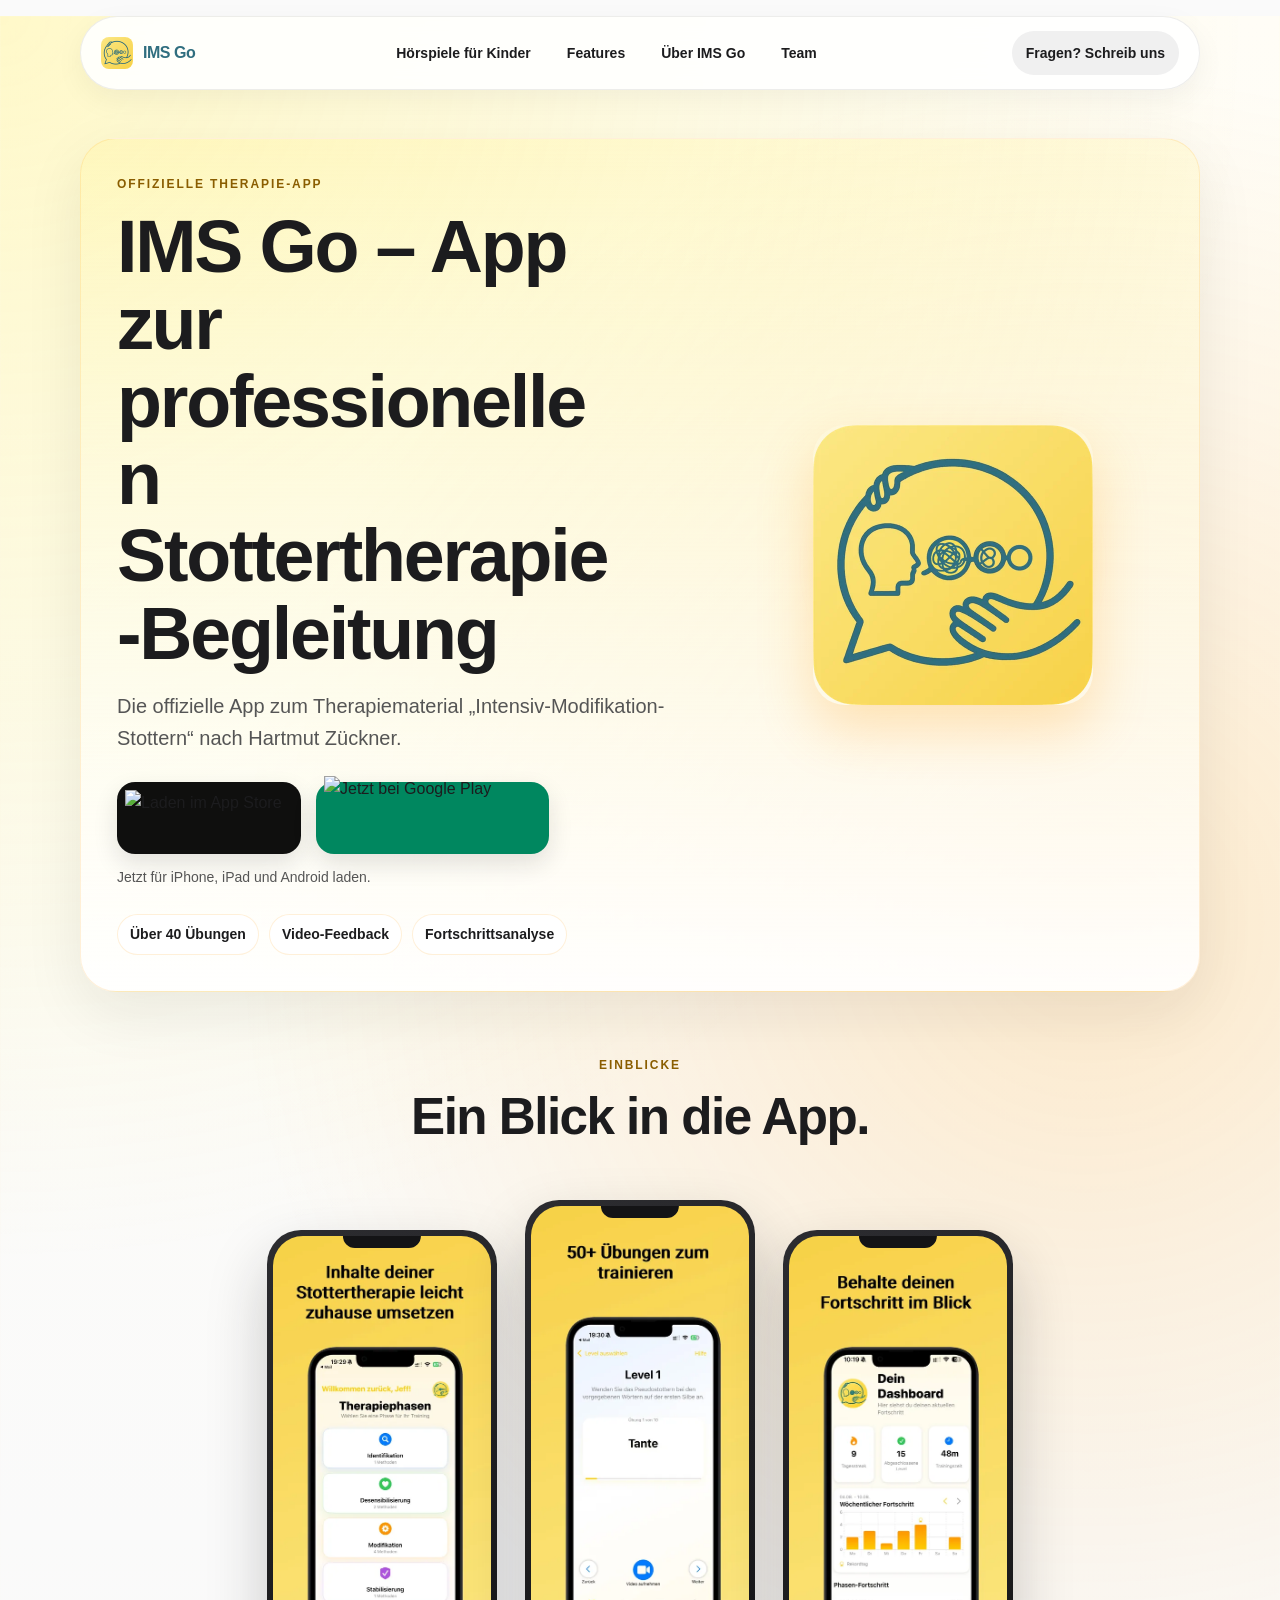
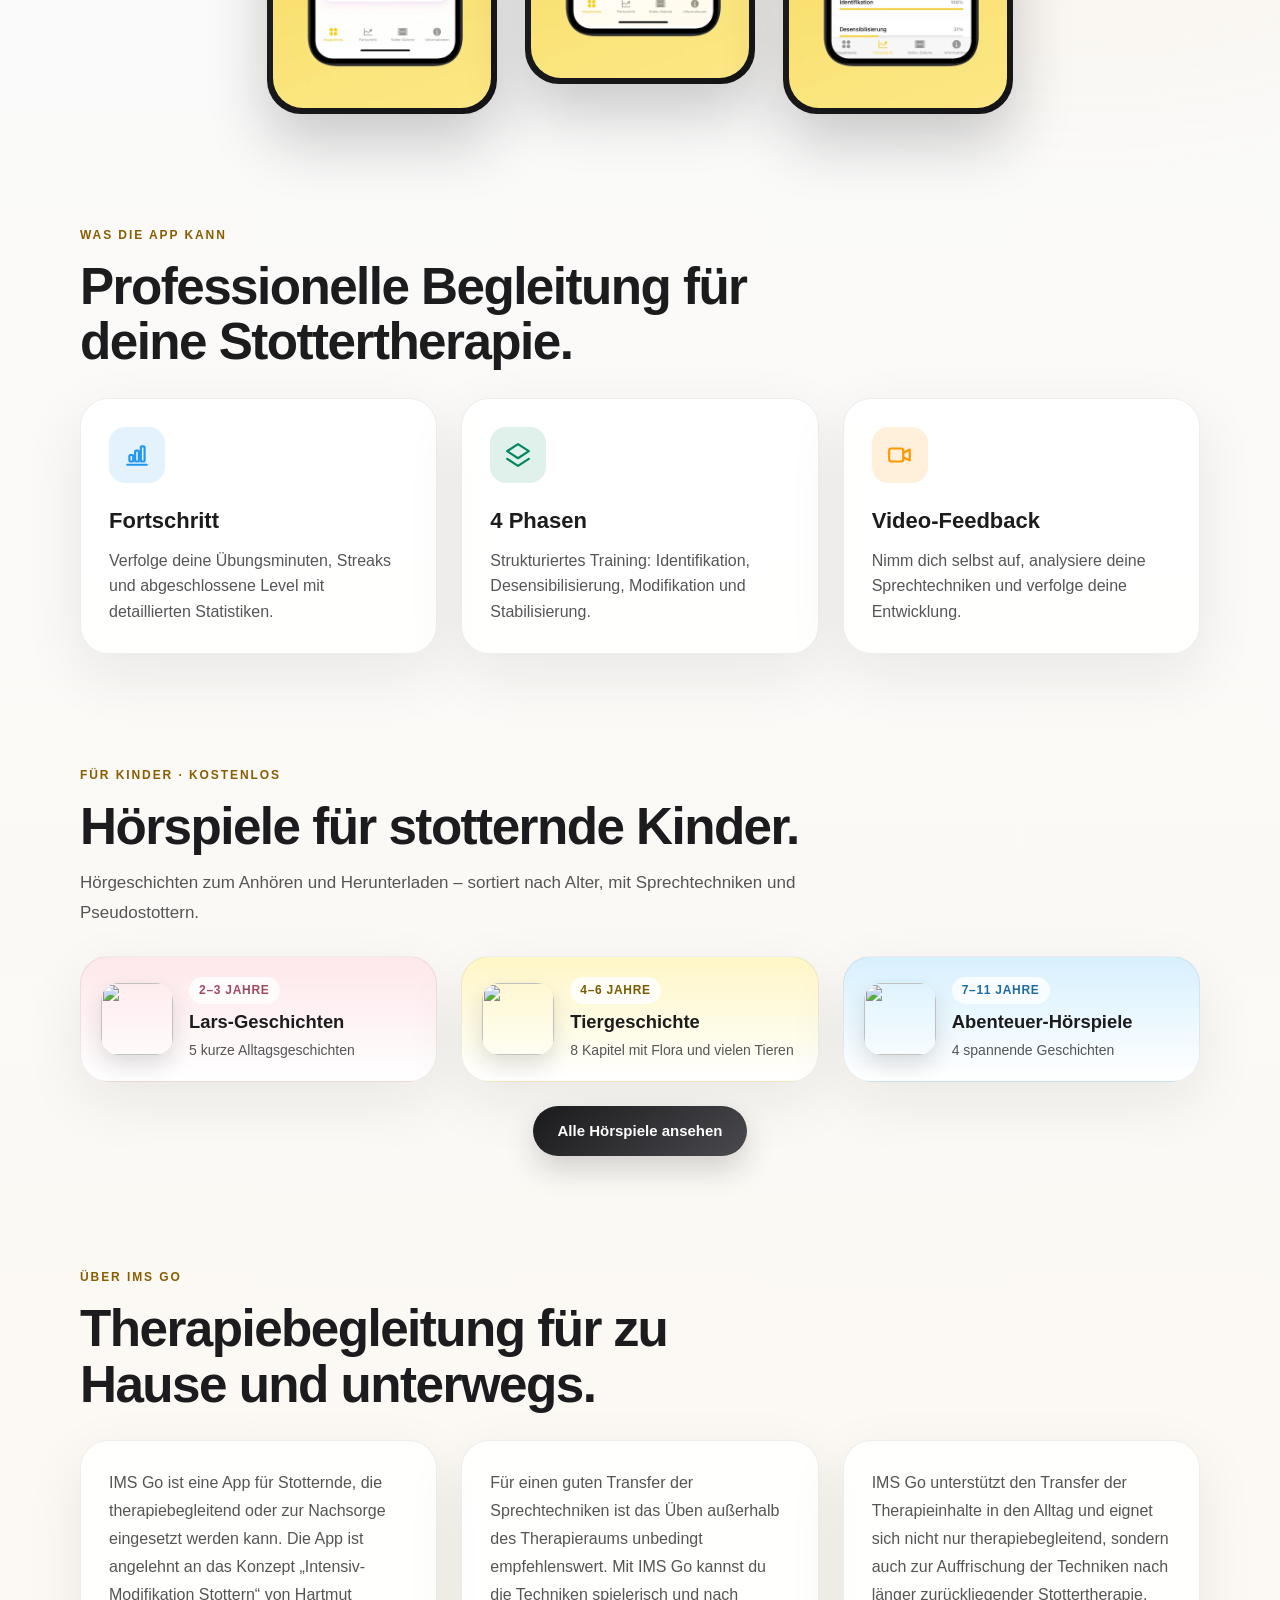
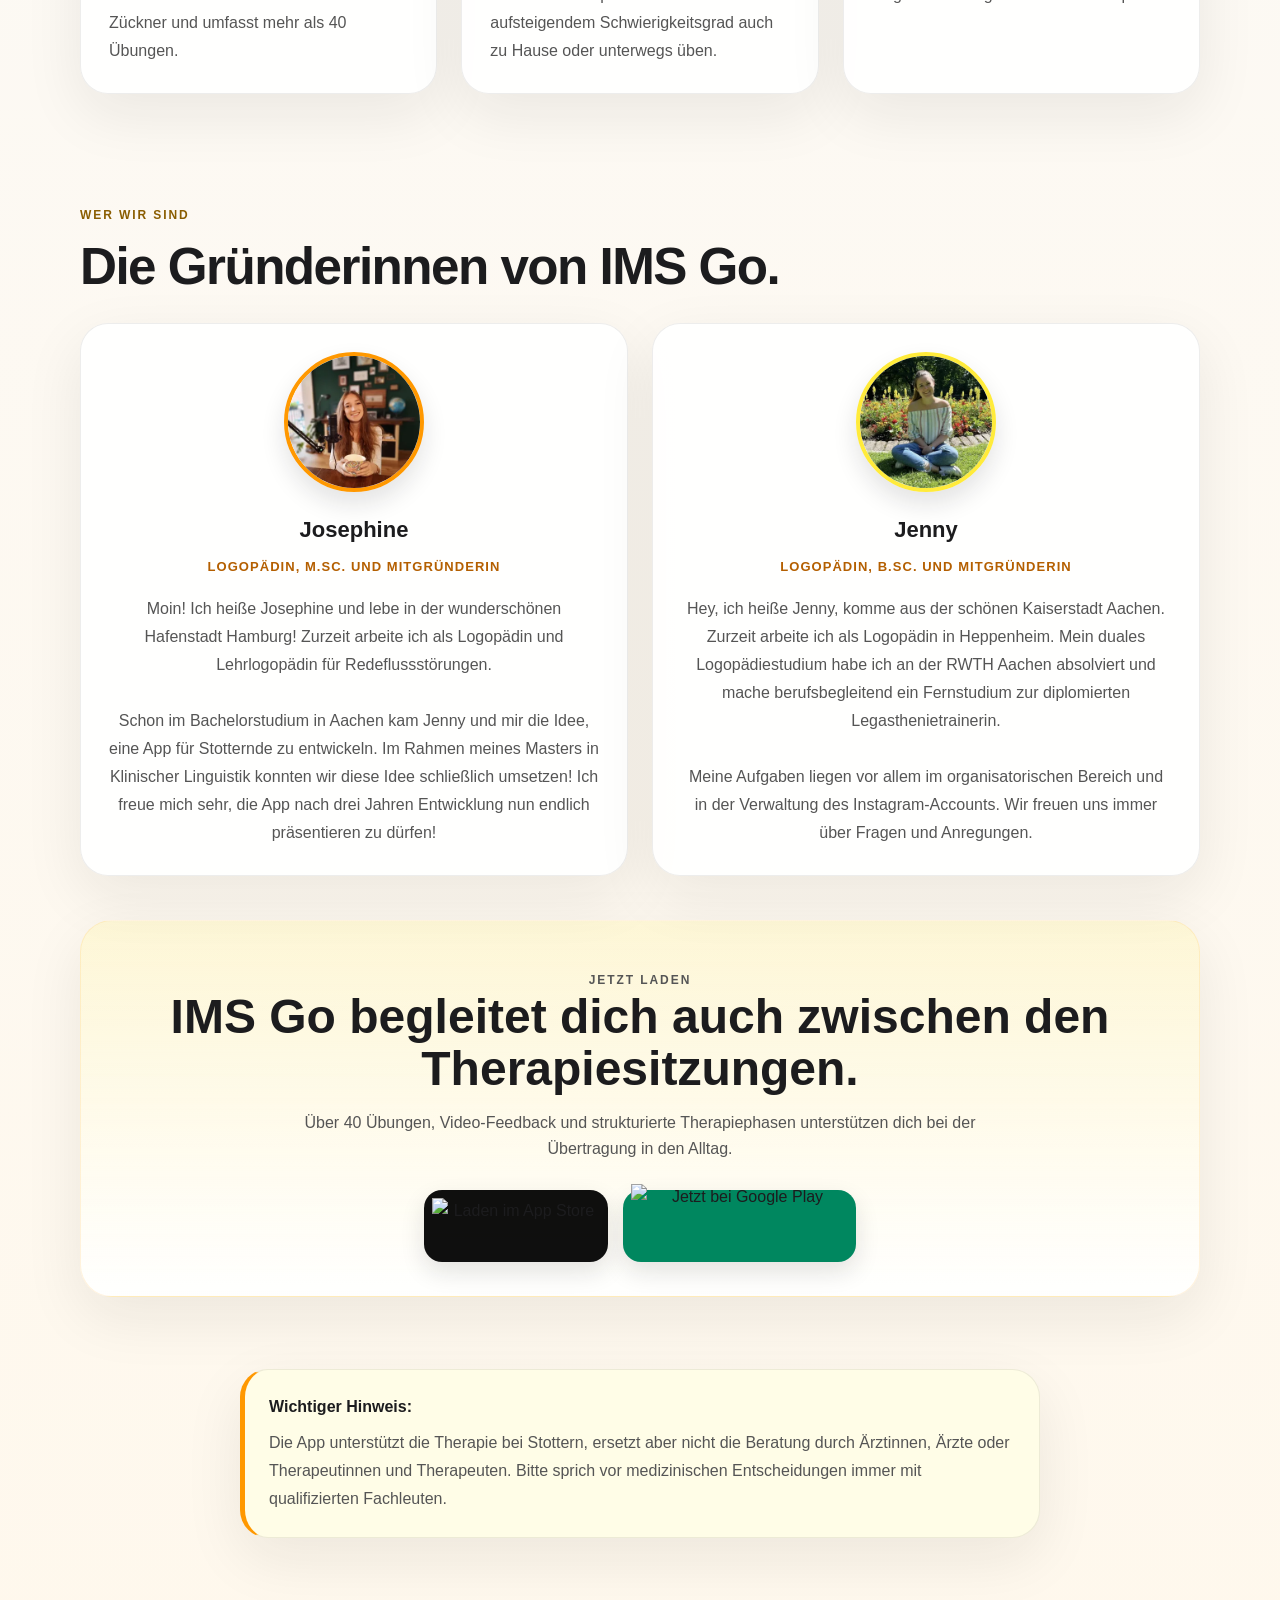
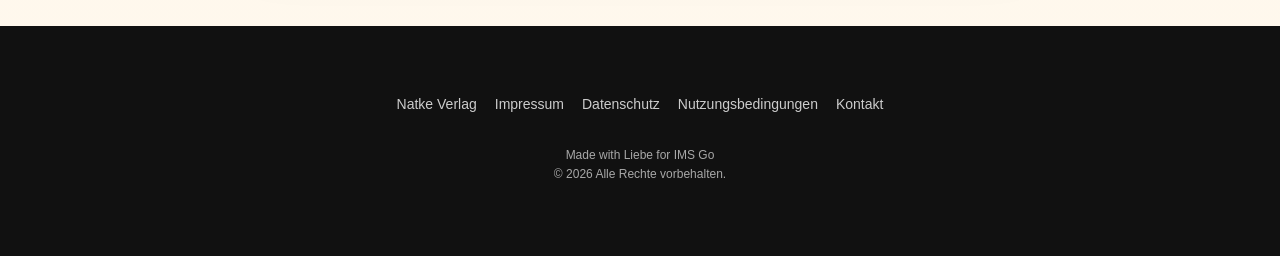
==== commit 0144fff2: "Redesign kids audio page and fix mobile/tablet UX - Compress audio stories from WAV (~670 MB) to AAC" ====
--- a/index.html
+++ b/index.html
@@ -1,280 +1,316 @@
-<!DOCTYPE html>
-<html lang="de">
-<head>
-    <meta charset="UTF-8">
-    <meta name="viewport" content="width=device-width, initial-scale=1.0, maximum-scale=1.0, user-scalable=no">
-    <meta name="theme-color" content="#ff9800">
-    <title>IMS Go - Professionelle Stottertherapie App</title>
-    <meta
-        name="description"
-        content="Die App zur Begleitung der Stottertherapie nach dem IMS-Konzept. Über 40 Übungen, Video-Feedback und Fortschrittsanalyse. Jetzt laden!"
-    >
-    <meta
-        name="keywords"
-        content="Stottern, Stottertherapie, Logopädie, IMS, Hartmut Zückner, Sprachtherapie, App, Android, iOS"
-    >
-    <meta name="author" content="Finnie & Jenny">
-    <link rel="canonical" href="https://imsgo-app.github.io/">
-    <meta property="og:type" content="website">
-    <meta property="og:url" content="https://imsgo-app.github.io/">
-    <meta property="og:title" content="IMS Go - Deine Therapie-App">
-    <meta
-        property="og:description"
-        content="Professionelle Begleitung für deine Stottertherapie. Übungen, Videos & Statistik."
-    >
-    <meta property="og:image" content="https://imsgo-app.github.io/assets/images/ims-go-logo.png">
-    <meta name="twitter:card" content="summary_large_image">
-    <link rel="icon" href="assets/images/ims-go-logo.png" type="image/png">
-    <link rel="stylesheet" href="styles.css">
-    <script type="application/ld+json">
-    {
-        "@context": "https://schema.org",
-        "@type": "MobileApplication",
-        "name": "IMS Go",
-        "description": "Die offizielle App zum Therapiematerial \"Intensiv-Modifikation-Stottern\" nach Hartmut Z\u00fcckner. \u00dcber 40 \u00dcbungen, Video-Feedback und Fortschrittsanalyse zur Begleitung der Stottertherapie.",
-        "url": "https://imsgo-app.github.io/",
-        "image": "https://imsgo-app.github.io/assets/images/ims-go-logo.png",
-        "applicationCategory": "HealthApplication",
-        "operatingSystem": "iOS, Android",
-        "inLanguage": "de",
-        "offers": {
-            "@type": "Offer",
-            "price": "0",
-            "priceCurrency": "EUR"
-        },
-        "downloadUrl": [
-            "https://apps.apple.com/de/app/ims-go/id1563029384",
-            "https://play.google.com/store/apps/details?id=com.ims.go&hl=de"
-        ]
-    }
-    </script>
-</head>
-<body>
-    <header class="topbar">
-        <a class="brand" href="#top">
-            <img src="assets/images/ims-go-logo.png" alt="" class="brand-logo" width="32" height="32">
-            <span class="brand-name">IMS Go</span>
-        </a>
-        <button class="menu-toggle" type="button" aria-expanded="false" aria-controls="site-menu">
-            <span class="menu-toggle-label">Menü</span>
-            <span class="menu-toggle-icon" aria-hidden="true">
-                <span></span>
-                <span></span>
-                <span></span>
-            </span>
-        </button>
-        <div class="topbar-menu" id="site-menu">
-            <nav class="nav-links" aria-label="Seitennavigation">
-                <a href="kids.html">Hörbücher für Kinder</a>
-                <a href="#features">Features</a>
-                <a href="#about">Über IMS Go</a>
-                <a href="#team">Team</a>
-            </nav>
-            <a href="mailto:imsgo@gmx.de" class="nav-link">Fragen? Kontaktieren Sie uns</a>
-        </div>
-    </header>
-
-    <main id="top">
-        <section class="hero section">
-            <div class="hero-inner reveal">
-                <div class="hero-copy-block">
-                    <p class="eyebrow">Offizielle Therapie-App</p>
-                    <h1>IMS Go - App zur professionellen Stottertherapie-Begleitung</h1>
-                    <p class="hero-copy">
-                        Die offizielle App zum Therapiematerial "Intensiv-Modifikation-Stottern"
-                        nach Hartmut Zückner.
-                    </p>
-                    <div class="store-buttons" aria-label="Download-Optionen">
-                        <a href="https://apps.apple.com/de/app/ims-go/id1563029384" target="_blank" rel="noreferrer" class="store-btn btn-ios">
-                            <img src="assets/images/app-store-badge.svg" alt="Laden im App Store" class="store-badge store-badge-apple" width="120" height="40">
-                        </a>
-                        <a href="https://play.google.com/store/apps/details?id=com.ims.go&hl=de" target="_blank" rel="noreferrer" class="store-btn btn-android">
-                            <img src="assets/images/google-play-badge.png" alt="Jetzt bei Google Play" class="store-badge store-badge-google" width="646" height="250">
-                        </a>
-                    </div>
-                    <p class="store-note">Jetzt für iPhone, iPad und Android laden.</p>
-                    <div class="hero-points">
-                        <span>Über 40 Übungen</span>
-                        <span>Video-Feedback</span>
-                        <span>Fortschrittsanalyse</span>
-                    </div>
-                </div>
-                <div class="hero-visual reveal delay-1">
-                    <img src="assets/images/ims-go-logo.png" alt="IMS Go Logo" class="hero-logo" width="1024" height="1022">
-                </div>
-            </div>
-        </section>
-
-        <section class="gallery-section section reveal delay-1" aria-label="App Screenshots">
-            <div class="section-heading section-heading-center reveal">
-                <p class="eyebrow">Einblicke</p>
-                <h2>Ein Blick in die App.</h2>
-            </div>
-            <div class="screenshot-row">
-                <div class="screenshot-wrapper">
-                    <img src="assets/images/screenshot-dashboard.png" alt="IMS Go Dashboard" class="screenshot-img" width="1242" height="2688" loading="lazy" decoding="async">
-                </div>
-                <div class="screenshot-wrapper">
-                    <img src="assets/images/screenshot-exercises.png" alt="IMS Go Übungen" class="screenshot-img" width="1242" height="2688" loading="lazy" decoding="async">
-                </div>
-                <div class="screenshot-wrapper">
-                    <img src="assets/images/screenshot-phases.png" alt="IMS Go Phasen" class="screenshot-img" width="1242" height="2688" loading="lazy" decoding="async">
-                </div>
-            </div>
-        </section>
-
-        <section class="features-section section" id="features">
-            <div class="section-heading reveal">
-                <p class="eyebrow">Was die App kann</p>
-                <h2>Professionelle Begleitung für deine Stottertherapie.</h2>
-            </div>
-            <div class="feature-grid">
-                <article class="feature-card reveal delay-1">
-                    <div class="icon-box icon-blue">
-                        <svg viewBox="0 0 24 24" fill="none" stroke="currentColor" stroke-width="2" stroke-linecap="round" stroke-linejoin="round" aria-hidden="true" focusable="false">
-                            <line x1="3" y1="21" x2="21" y2="21"></line>
-                            <rect x="5" y="12" width="3.5" height="6" rx="1"></rect>
-                            <rect x="10.25" y="8" width="3.5" height="10" rx="1"></rect>
-                            <rect x="15.5" y="4" width="3.5" height="14" rx="1"></rect>
-                        </svg>
-                    </div>
-                    <h3>Fortschritt</h3>
-                    <p>Verfolge deine Übungsminuten, Streaks und abgeschlossene Level mit detaillierten Statistiken.</p>
-                </article>
-                <article class="feature-card reveal delay-2">
-                    <div class="icon-box icon-green">
-                        <svg viewBox="0 0 24 24" fill="none" stroke="currentColor" stroke-width="2" stroke-linecap="round" stroke-linejoin="round" aria-hidden="true" focusable="false">
-                            <polygon points="12 2 22 8.5 12 15 2 8.5 12 2"></polygon>
-                            <polyline points="2 15.5 12 22 22 15.5"></polyline>
-                        </svg>
-                    </div>
-                    <h3>4 Phasen</h3>
-                    <p>Strukturiertes Training: Identifikation, Desensibilisierung, Modifikation und Stabilisierung.</p>
-                </article>
-                <article class="feature-card reveal delay-3">
-                    <div class="icon-box icon-orange">
-                        <svg viewBox="0 0 24 24" fill="none" stroke="currentColor" stroke-width="2" stroke-linecap="round" stroke-linejoin="round" aria-hidden="true" focusable="false">
-                            <rect x="2" y="6" width="13" height="12" rx="2"></rect>
-                            <path d="M15 10l6-3v10l-6-3"></path>
-                        </svg>
-                    </div>
-                    <h3>Video-Feedback</h3>
-                    <p>Nimm dich selbst auf, analysiere deine Sprechtechniken und verfolge deine Entwicklung.</p>
-                </article>
-            </div>
-        </section>
-
-        <section class="content-section section" id="about">
-            <div class="section-heading reveal">
-                <p class="eyebrow">Über IMS Go</p>
-                <h2>Therapiebegleitung für zu Hause und unterwegs.</h2>
-            </div>
-            <div class="content-grid">
-                <div class="content-card reveal delay-1">
-                    <p>
-                        IMS Go ist eine App für Stotternde, die therapiebegleitend oder zur Nachsorge eingesetzt werden kann.
-                        Die App ist angelehnt an das Konzept "Intensiv-Modifikation Stottern" von Hartmut Zückner
-                        und umfasst mehr als 40 Übungen.
-                    </p>
-                </div>
-                <div class="content-card reveal delay-2">
-                    <p>
-                        Für einen guten Transfer der Sprechtechniken ist das Üben außerhalb des Therapieraums unbedingt empfehlenswert.
-                        Durch IMS Go wird dem Stotternden eine attraktive Möglichkeit geboten, die Techniken spielerisch
-                        und nach aufsteigendem Schwierigkeitsgrad auch zu Hause oder unterwegs zu erlernen.
-                    </p>
-                </div>
-                <div class="content-card reveal delay-3">
-                    <p>
-                        IMS Go unterstützt den Transfer der Therapieinhalte in den Alltag und eignet sich nicht nur
-                        therapiebegleitend, sondern auch zur Auffrischung der Techniken nach länger zurückliegender
-                        Stottertherapie.
-                    </p>
-                </div>
-            </div>
-        </section>
-
-        <section class="team-section section" id="team">
-            <div class="section-heading reveal">
-                <p class="eyebrow">Wer wir sind</p>
-                <h2>Die Gründerinnen von IMS Go.</h2>
-            </div>
-            <div class="team-grid">
-                <article class="team-card reveal delay-1">
-                    <img src="assets/images/team-josephine.png" alt="Josephine" class="team-img" width="1206" height="1183" loading="lazy" decoding="async">
-                    <h3 class="team-name">Josephine</h3>
-                    <p class="team-role">Logopädin, M.Sc. und Co-Founder</p>
-                    <p class="team-bio">
-                        Moin! Ich heiße Josephine und lebe in der wunderschönen Hafenstadt Hamburg! Zurzeit
-                        arbeite ich als Logopädin und Lehrlogopädin für Redeflussstörungen.<br><br>
-                        Schon im Bachelorstudium in Aachen kam Jenny und mir die Idee, eine App für
-                        Stotternde zu entwickeln. Im Rahmen meines Masters in Klinischer Linguistik konnten
-                        wir diese Idee schließlich umsetzen! Ich freue mich sehr, die App nach drei Jahren
-                        Entwicklung nun endlich präsentieren zu dürfen!
-                    </p>
-                </article>
-                <article class="team-card reveal delay-2">
-                    <img src="assets/images/team-jenny.png" alt="Jenny" class="team-img" width="1206" height="1202" loading="lazy" decoding="async">
-                    <h3 class="team-name">Jenny</h3>
-                    <p class="team-role">Logopädin, B.Sc. und Co-Founder</p>
-                    <p class="team-bio">
-                        Hey, ich heiße Jenny, komme aus der schönen Kaiserstadt Aachen. Zurzeit arbeite
-                        ich als Logopädin in Heppenheim. Mein duales Logopädiestudium habe ich an der RWTH
-                        Aachen absolviert und mache berufsbegleitend ein Fernstudium zur diplomierten
-                        Legasthenietrainerin.<br><br>
-                        Meine Aufgaben liegen vor allem im organisatorischen Bereich
-                        und in der Verwaltung des Instagram-Accounts. Wir freuen uns immer über Fragen und
-                        Anregungen.
-                    </p>
-                </article>
-            </div>
-        </section>
-
-        <section class="download-section section reveal delay-2" aria-label="Jetzt herunterladen">
-            <div class="download-panel">
-                <p class="eyebrow">Jetzt laden</p>
-                <h2>IMS Go begleitet dich auch zwischen den Therapiesitzungen.</h2>
-                <p>
-                    Über 40 Übungen, Video-Feedback und strukturierte Therapiephasen unterstützen dich
-                    bei der Übertragung in den Alltag.
-                </p>
-                <div class="store-buttons store-buttons-centered" aria-label="Download-Optionen im Abschlussbereich">
-                    <a href="https://apps.apple.com/de/app/ims-go/id1563029384" target="_blank" rel="noreferrer" class="store-btn btn-ios">
-                        <img src="assets/images/app-store-badge.svg" alt="Laden im App Store" class="store-badge store-badge-apple" width="120" height="40">
-                    </a>
-                    <a href="https://play.google.com/store/apps/details?id=com.ims.go&hl=de" target="_blank" rel="noreferrer" class="store-btn btn-android">
-                        <img src="assets/images/google-play-badge.png" alt="Jetzt bei Google Play" class="store-badge store-badge-google" width="646" height="250">
-                    </a>
-                </div>
-            </div>
-        </section>
-
-        <section class="disclaimer-section section reveal delay-1" aria-label="Hinweis">
-            <div class="disclaimer-box">
-                <strong>Wichtiger Hinweis:</strong>
-                <p>
-                    Die App unterstützt die Therapie bei Stottern, ersetzt jedoch nicht die Beratung durch
-                    einen Arzt/Ärztin oder Therapeuten/in. Bitte konsultieren Sie immer einen qualifizierten Facharzt
-                    oder Therapeuten, bevor Sie medizinische Entscheidungen treffen.
-                </p>
-            </div>
-        </section>
-    </main>
-
-    <footer class="footer">
-        <div class="footer-links">
-            <a href="https://natke-shop.de/IMS-Go" target="_blank" rel="noreferrer">Natke Verlag</a>
-            <a href="impressum.html">Impressum</a>
-            <a href="datenschutz.html">Datenschutz</a>
-            <a href="https://www.apple.com/legal/internet-services/itunes/dev/stdeula/" target="_blank" rel="noreferrer">Nutzungsbedingungen</a>
-            <a href="mailto:imsgo@gmx.de">Kontakt</a>
-        </div>
-        <p class="copyright">
-            Made with Liebe for IMS Go<br>
-            © <span id="year"></span> Alle Rechte vorbehalten.
-        </p>
-    </footer>
-
-    <script src="script.js"></script>
-</body>
+<!DOCTYPE html>
+<html lang="de">
+<head>
+    <meta charset="UTF-8">
+    <meta name="viewport" content="width=device-width, initial-scale=1.0, viewport-fit=cover">
+    <meta name="theme-color" content="#ff9800">
+    <title>IMS Go – Professionelle Stottertherapie-App</title>
+    <meta
+        name="description"
+        content="Die App zur Begleitung der Stottertherapie nach dem IMS-Konzept. Über 40 Übungen, Video-Feedback und Fortschrittsanalyse. Jetzt laden!"
+    >
+    <meta
+        name="keywords"
+        content="Stottern, Stottertherapie, Logopädie, IMS, Hartmut Zückner, Sprachtherapie, App, Android, iOS"
+    >
+    <meta name="author" content="Finnie & Jenny">
+    <link rel="canonical" href="https://imsgo-app.github.io/">
+    <meta property="og:type" content="website">
+    <meta property="og:url" content="https://imsgo-app.github.io/">
+    <meta property="og:title" content="IMS Go – Deine Therapie-App">
+    <meta
+        property="og:description"
+        content="Professionelle Begleitung für deine Stottertherapie. Übungen, Videos & Statistik."
+    >
+    <meta property="og:image" content="https://imsgo-app.github.io/assets/images/ims-go-logo.png">
+    <meta name="twitter:card" content="summary_large_image">
+    <link rel="icon" href="assets/images/ims-go-logo-64.png" type="image/png">
+    <link rel="apple-touch-icon" href="assets/images/apple-touch-icon.png">
+    <link rel="stylesheet" href="styles.css?v=20261014">
+    <script>document.documentElement.classList.add('js');</script>
+    <script type="application/ld+json">
+    {
+        "@context": "https://schema.org",
+        "@type": "MobileApplication",
+        "name": "IMS Go",
+        "description": "Die offizielle App zum Therapiematerial \"Intensiv-Modifikation-Stottern\" nach Hartmut Z\u00fcckner. \u00dcber 40 \u00dcbungen, Video-Feedback und Fortschrittsanalyse zur Begleitung der Stottertherapie.",
+        "url": "https://imsgo-app.github.io/",
+        "image": "https://imsgo-app.github.io/assets/images/ims-go-logo.png",
+        "applicationCategory": "HealthApplication",
+        "operatingSystem": "iOS, Android",
+        "inLanguage": "de",
+        "offers": {
+            "@type": "Offer",
+            "price": "0",
+            "priceCurrency": "EUR"
+        },
+        "downloadUrl": [
+            "https://apps.apple.com/de/app/ims-go/id1563029384",
+            "https://play.google.com/store/apps/details?id=com.ims.go&hl=de"
+        ]
+    }
+    </script>
+</head>
+<body>
+    <header class="topbar">
+        <a class="brand" href="#top">
+            <img src="assets/images/ims-go-logo-64.png" alt="" class="brand-logo" width="32" height="32">
+            <span class="brand-name">IMS Go</span>
+        </a>
+        <button class="menu-toggle" type="button" aria-expanded="false" aria-controls="site-menu">
+            <span class="menu-toggle-label">Menü</span>
+            <span class="menu-toggle-icon" aria-hidden="true">
+                <span></span>
+                <span></span>
+                <span></span>
+            </span>
+        </button>
+        <div class="topbar-menu" id="site-menu">
+            <nav class="nav-links" aria-label="Seitennavigation">
+                <a href="kids.html">Hörspiele für Kinder</a>
+                <a href="#features">Features</a>
+                <a href="#about">Über IMS Go</a>
+                <a href="#team">Team</a>
+            </nav>
+            <a href="mailto:imsgo@gmx.de" class="nav-link">Fragen? Schreib uns</a>
+        </div>
+    </header>
+
+    <main id="top">
+        <section class="hero section">
+            <div class="hero-inner reveal">
+                <div class="hero-copy-block">
+                    <p class="eyebrow">Offizielle Therapie-App</p>
+                    <h1>IMS Go – App zur professionellen Stottertherapie-Begleitung</h1>
+                    <p class="hero-copy">
+                        Die offizielle App zum Therapiematerial „Intensiv-Modifikation-Stottern“
+                        nach Hartmut Zückner.
+                    </p>
+                    <div class="store-buttons" aria-label="Download-Optionen">
+                        <a href="https://apps.apple.com/de/app/ims-go/id1563029384" target="_blank" rel="noreferrer" class="store-btn btn-ios">
+                            <img src="assets/images/app-store-badge.svg" alt="Laden im App Store" class="store-badge store-badge-apple" width="120" height="40">
+                        </a>
+                        <a href="https://play.google.com/store/apps/details?id=com.ims.go&hl=de" target="_blank" rel="noreferrer" class="store-btn btn-android">
+                            <img src="assets/images/google-play-badge.png" alt="Jetzt bei Google Play" class="store-badge store-badge-google" width="646" height="250">
+                        </a>
+                    </div>
+                    <p class="store-note">Jetzt für iPhone, iPad und Android laden.</p>
+                    <div class="hero-points">
+                        <span>Über 40 Übungen</span>
+                        <span>Video-Feedback</span>
+                        <span>Fortschrittsanalyse</span>
+                    </div>
+                </div>
+                <div class="hero-visual reveal delay-1">
+                    <img src="assets/images/ims-go-logo-560.webp" alt="App-Icon von IMS Go" class="hero-logo" width="560" height="560" fetchpriority="high">
+                </div>
+            </div>
+        </section>
+
+        <section class="gallery-section section reveal delay-1" aria-label="App Screenshots">
+            <div class="section-heading section-heading-center reveal">
+                <p class="eyebrow">Einblicke</p>
+                <h2>Ein Blick in die App.</h2>
+            </div>
+            <div class="screenshot-row">
+                <div class="screenshot-wrapper">
+                    <img src="assets/images/screenshot-dashboard.webp" alt="IMS Go Dashboard mit Fortschritt" class="screenshot-img" width="480" height="1039" loading="lazy" decoding="async">
+                </div>
+                <div class="screenshot-wrapper">
+                    <img src="assets/images/screenshot-exercises.webp" alt="IMS Go Übungsansicht" class="screenshot-img" width="480" height="1039" loading="lazy" decoding="async">
+                </div>
+                <div class="screenshot-wrapper">
+                    <img src="assets/images/screenshot-phases.webp" alt="IMS Go Therapiephasen" class="screenshot-img" width="480" height="1039" loading="lazy" decoding="async">
+                </div>
+            </div>
+        </section>
+
+        <section class="features-section section" id="features">
+            <div class="section-heading reveal">
+                <p class="eyebrow">Was die App kann</p>
+                <h2>Professionelle Begleitung für deine Stottertherapie.</h2>
+            </div>
+            <div class="feature-grid">
+                <article class="feature-card reveal delay-1">
+                    <div class="icon-box icon-blue">
+                        <svg viewBox="0 0 24 24" fill="none" stroke="currentColor" stroke-width="2" stroke-linecap="round" stroke-linejoin="round" aria-hidden="true" focusable="false">
+                            <line x1="3" y1="21" x2="21" y2="21"></line>
+                            <rect x="5" y="12" width="3.5" height="6" rx="1"></rect>
+                            <rect x="10.25" y="8" width="3.5" height="10" rx="1"></rect>
+                            <rect x="15.5" y="4" width="3.5" height="14" rx="1"></rect>
+                        </svg>
+                    </div>
+                    <h3>Fortschritt</h3>
+                    <p>Verfolge deine Übungsminuten, Streaks und abgeschlossene Level mit detaillierten Statistiken.</p>
+                </article>
+                <article class="feature-card reveal delay-2">
+                    <div class="icon-box icon-green">
+                        <svg viewBox="0 0 24 24" fill="none" stroke="currentColor" stroke-width="2" stroke-linecap="round" stroke-linejoin="round" aria-hidden="true" focusable="false">
+                            <polygon points="12 2 22 8.5 12 15 2 8.5 12 2"></polygon>
+                            <polyline points="2 15.5 12 22 22 15.5"></polyline>
+                        </svg>
+                    </div>
+                    <h3>4 Phasen</h3>
+                    <p>Strukturiertes Training: Identifikation, Desensibilisierung, Modifikation und Stabilisierung.</p>
+                </article>
+                <article class="feature-card reveal delay-3">
+                    <div class="icon-box icon-orange">
+                        <svg viewBox="0 0 24 24" fill="none" stroke="currentColor" stroke-width="2" stroke-linecap="round" stroke-linejoin="round" aria-hidden="true" focusable="false">
+                            <rect x="2" y="6" width="13" height="12" rx="2"></rect>
+                            <path d="M15 10l6-3v10l-6-3"></path>
+                        </svg>
+                    </div>
+                    <h3>Video-Feedback</h3>
+                    <p>Nimm dich selbst auf, analysiere deine Sprechtechniken und verfolge deine Entwicklung.</p>
+                </article>
+            </div>
+        </section>
+
+        <section class="kids-teaser-section section" id="kids" aria-labelledby="kids-teaser-title">
+            <div class="section-heading reveal">
+                <p class="eyebrow">Für Kinder · kostenlos</p>
+                <h2 id="kids-teaser-title">Hörspiele für stotternde Kinder.</h2>
+                <p class="section-intro">
+                    Hörgeschichten zum Anhören und Herunterladen – sortiert nach Alter,
+                    mit Sprechtechniken und Pseudostottern.
+                </p>
+            </div>
+            <div class="kids-teaser-grid">
+                <a class="kids-teaser-card kids-teaser-card-2-3 reveal delay-1" href="kids.html#age-2-3">
+                    <img src="assets/covers/cover-2-3.svg" alt="" width="72" height="72" loading="lazy">
+                    <span class="kids-teaser-age">2–3 Jahre</span>
+                    <h3>Lars-Geschichten</h3>
+                    <p>5 kurze Alltagsgeschichten</p>
+                </a>
+                <a class="kids-teaser-card kids-teaser-card-4-6 reveal delay-2" href="kids.html#age-4-6">
+                    <img src="assets/covers/cover-4-6.svg" alt="" width="72" height="72" loading="lazy">
+                    <span class="kids-teaser-age">4–6 Jahre</span>
+                    <h3>Tiergeschichte</h3>
+                    <p>8 Kapitel mit Flora und vielen Tieren</p>
+                </a>
+                <a class="kids-teaser-card kids-teaser-card-7-11 reveal delay-3" href="kids.html#age-7-11">
+                    <img src="assets/covers/cover-7-11.svg" alt="" width="72" height="72" loading="lazy">
+                    <span class="kids-teaser-age">7–11 Jahre</span>
+                    <h3>Abenteuer-Hörspiele</h3>
+                    <p>4 spannende Geschichten</p>
+                </a>
+            </div>
+            <div class="kids-teaser-cta">
+                <a class="button-dark" href="kids.html">Alle Hörspiele ansehen</a>
+            </div>
+        </section>
+
+        <section class="content-section section" id="about">
+            <div class="section-heading reveal">
+                <p class="eyebrow">Über IMS Go</p>
+                <h2>Therapiebegleitung für zu Hause und unterwegs.</h2>
+            </div>
+            <div class="content-grid">
+                <div class="content-card reveal delay-1">
+                    <p>
+                        IMS Go ist eine App für Stotternde, die therapiebegleitend oder zur Nachsorge eingesetzt werden kann.
+                        Die App ist angelehnt an das Konzept „Intensiv-Modifikation Stottern“ von Hartmut Zückner
+                        und umfasst mehr als 40 Übungen.
+                    </p>
+                </div>
+                <div class="content-card reveal delay-2">
+                    <p>
+                        Für einen guten Transfer der Sprechtechniken ist das Üben außerhalb des Therapieraums unbedingt empfehlenswert.
+                        Mit IMS Go kannst du die Techniken spielerisch und nach aufsteigendem Schwierigkeitsgrad
+                        auch zu Hause oder unterwegs üben.
+                    </p>
+                </div>
+                <div class="content-card reveal delay-3">
+                    <p>
+                        IMS Go unterstützt den Transfer der Therapieinhalte in den Alltag und eignet sich nicht nur
+                        therapiebegleitend, sondern auch zur Auffrischung der Techniken nach länger zurückliegender
+                        Stottertherapie.
+                    </p>
+                </div>
+            </div>
+        </section>
+
+        <section class="team-section section" id="team">
+            <div class="section-heading reveal">
+                <p class="eyebrow">Wer wir sind</p>
+                <h2>Die Gründerinnen von IMS Go.</h2>
+            </div>
+            <div class="team-grid">
+                <article class="team-card reveal delay-1">
+                    <img src="assets/images/team-josephine.webp" alt="Porträt von Josephine" class="team-img" width="320" height="320" loading="lazy" decoding="async">
+                    <h3 class="team-name">Josephine</h3>
+                    <p class="team-role">Logopädin, M.Sc. und Mitgründerin</p>
+                    <p class="team-bio">
+                        Moin! Ich heiße Josephine und lebe in der wunderschönen Hafenstadt Hamburg! Zurzeit
+                        arbeite ich als Logopädin und Lehrlogopädin für Redeflussstörungen.<br><br>
+                        Schon im Bachelorstudium in Aachen kam Jenny und mir die Idee, eine App für
+                        Stotternde zu entwickeln. Im Rahmen meines Masters in Klinischer Linguistik konnten
+                        wir diese Idee schließlich umsetzen! Ich freue mich sehr, die App nach drei Jahren
+                        Entwicklung nun endlich präsentieren zu dürfen!
+                    </p>
+                </article>
+                <article class="team-card reveal delay-2">
+                    <img src="assets/images/team-jenny.webp" alt="Porträt von Jenny" class="team-img" width="320" height="320" loading="lazy" decoding="async">
+                    <h3 class="team-name">Jenny</h3>
+                    <p class="team-role">Logopädin, B.Sc. und Mitgründerin</p>
+                    <p class="team-bio">
+                        Hey, ich heiße Jenny, komme aus der schönen Kaiserstadt Aachen. Zurzeit arbeite
+                        ich als Logopädin in Heppenheim. Mein duales Logopädiestudium habe ich an der RWTH
+                        Aachen absolviert und mache berufsbegleitend ein Fernstudium zur diplomierten
+                        Legasthenietrainerin.<br><br>
+                        Meine Aufgaben liegen vor allem im organisatorischen Bereich
+                        und in der Verwaltung des Instagram-Accounts. Wir freuen uns immer über Fragen und
+                        Anregungen.
+                    </p>
+                </article>
+            </div>
+        </section>
+
+        <section class="download-section section reveal delay-2" aria-label="Jetzt herunterladen">
+            <div class="download-panel">
+                <p class="eyebrow">Jetzt laden</p>
+                <h2>IMS Go begleitet dich auch zwischen den Therapiesitzungen.</h2>
+                <p>
+                    Über 40 Übungen, Video-Feedback und strukturierte Therapiephasen unterstützen dich
+                    bei der Übertragung in den Alltag.
+                </p>
+                <div class="store-buttons store-buttons-centered" aria-label="Download-Optionen im Abschlussbereich">
+                    <a href="https://apps.apple.com/de/app/ims-go/id1563029384" target="_blank" rel="noreferrer" class="store-btn btn-ios">
+                        <img src="assets/images/app-store-badge.svg" alt="Laden im App Store" class="store-badge store-badge-apple" width="120" height="40">
+                    </a>
+                    <a href="https://play.google.com/store/apps/details?id=com.ims.go&hl=de" target="_blank" rel="noreferrer" class="store-btn btn-android">
+                        <img src="assets/images/google-play-badge.png" alt="Jetzt bei Google Play" class="store-badge store-badge-google" width="646" height="250">
+                    </a>
+                </div>
+            </div>
+        </section>
+
+        <section class="disclaimer-section section reveal delay-1" aria-label="Hinweis">
+            <div class="disclaimer-box">
+                <strong>Wichtiger Hinweis:</strong>
+                <p>
+                    Die App unterstützt die Therapie bei Stottern, ersetzt aber nicht die Beratung durch
+                    Ärztinnen, Ärzte oder Therapeutinnen und Therapeuten. Bitte sprich vor medizinischen
+                    Entscheidungen immer mit qualifizierten Fachleuten.
+                </p>
+            </div>
+        </section>
+    </main>
+
+    <footer class="footer">
+        <div class="footer-links">
+            <a href="https://natke-shop.de/IMS-Go" target="_blank" rel="noreferrer">Natke Verlag</a>
+            <a href="impressum.html">Impressum</a>
+            <a href="datenschutz.html">Datenschutz</a>
+            <a href="https://www.apple.com/legal/internet-services/itunes/dev/stdeula/" target="_blank" rel="noreferrer">Nutzungsbedingungen</a>
+            <a href="mailto:imsgo@gmx.de">Kontakt</a>
+        </div>
+        <p class="copyright">
+            Made with Liebe for IMS Go<br>
+            © <span id="year"></span> Alle Rechte vorbehalten.
+        </p>
+    </footer>
+
+    <script src="script.js?v=20261014"></script>
+</body>
 </html>
--- a/styles.css
+++ b/styles.css
@@ -1,1545 +1,1783 @@
-:root {
-    --primary-yellow: #ffeb3b;
-    --primary-orange: #ff9800;
-    --primary-green: #00875f;
-    --primary-blue: #2196f3;
-    --brand-blue: #306e7f;
-    --text-dark: #1c1c1e;
-    --text-light: #555555;
-    --bg-light: #fafafa;
-    --bg-soft: #fff8da;
-    --white: #ffffff;
-    --line: rgba(28, 28, 30, 0.08);
-    --shadow: 0 20px 60px rgba(28, 28, 30, 0.08);
-}
-
-* {
-    box-sizing: border-box;
-}
-
-html,
-body {
-    height: 100%;
-    margin: 0;
-    padding: 0;
-    scroll-behavior: smooth;
-    background-color: var(--bg-light);
-    color: var(--text-dark);
-    font-family: -apple-system, BlinkMacSystemFont, "Segoe UI", Roboto, Helvetica, Arial, sans-serif;
-    line-height: 1.6;
-    -webkit-overflow-scrolling: touch;
-    overflow-x: hidden;
-}
-
-body {
-    background:
-        radial-gradient(circle at top left, rgba(255, 235, 59, 0.24), transparent 24%),
-        radial-gradient(circle at 85% 18%, rgba(255, 152, 0, 0.18), transparent 20%),
-        linear-gradient(180deg, #fffdf6 0%, #fafafa 30%, #fff8ec 100%);
-}
-
-a {
-    color: inherit;
-    text-decoration: none;
-}
-
-img {
-    max-width: 100%;
-    height: auto;
-    display: block;
-}
-
-.section {
-    width: min(1120px, calc(100% - 2rem));
-    margin: 0 auto;
-    padding: 56px 0;
-}
-
-.section[id],
-.kids-age-card {
-    scroll-margin-top: 96px;
-}
-
-.topbar {
-    position: sticky;
-    top: 0;
-    z-index: 1000;
-    display: flex;
-    align-items: center;
-    justify-content: space-between;
-    gap: 20px;
-    width: min(1120px, calc(100% - 2rem));
-    margin: 16px auto 0;
-    padding: 14px 20px;
-    border: 1px solid var(--line);
-    border-radius: 999px;
-    background: rgba(255, 255, 255, 0.9);
-    backdrop-filter: blur(16px);
-    box-shadow: 0 10px 30px rgba(28, 28, 30, 0.05);
-}
-
-.brand,
-.section-heading h2,
-.hero h1 {
-    font-weight: 800;
-    letter-spacing: -0.03em;
-}
-
-.brand {
-    display: inline-flex;
-    align-items: center;
-    gap: 10px;
-    font-size: 1rem;
-}
-
-.brand-logo {
-    width: 32px;
-    height: 32px;
-    border-radius: 8px;
-    flex-shrink: 0;
-}
-
-.brand-name {
-    color: var(--brand-blue);
-}
-
-.topbar-menu {
-    display: flex;
-    align-items: center;
-    justify-content: space-between;
-    gap: 14px;
-    flex: 1;
-}
-
-.menu-toggle {
-    display: none;
-    align-items: center;
-    gap: 10px;
-    min-height: 42px;
-    padding: 9px 12px;
-    border: 1px solid rgba(28, 28, 30, 0.1);
-    border-radius: 999px;
-    background: rgba(255, 255, 255, 0.95);
-    color: var(--text-dark);
-    font-size: 14px;
-    font-weight: 700;
-    cursor: pointer;
-}
-
-.menu-toggle-label {
-    line-height: 1;
-}
-
-.menu-toggle-icon {
-    display: inline-flex;
-    flex-direction: column;
-    justify-content: center;
-    gap: 4px;
-}
-
-.menu-toggle-icon span {
-    display: block;
-    width: 16px;
-    height: 2px;
-    border-radius: 99px;
-    background: currentColor;
-}
-
-.nav-links {
-    display: flex;
-    align-items: center;
-    justify-content: center;
-    gap: 8px;
-    flex: 1;
-}
-
-.nav-links a,
-.nav-link {
-    padding: 10px 14px;
-    border-radius: 999px;
-    font-size: 14px;
-    font-weight: 600;
-    transition: background-color 0.2s ease, color 0.2s ease, transform 0.2s ease;
-}
-
-.nav-links a:hover,
-.nav-links a:focus-visible,
-.nav-link:hover,
-.nav-link:focus-visible {
-    background: rgba(255, 235, 59, 0.5);
-    color: var(--text-dark);
-    transform: translateY(-1px);
-}
-
-.nav-link {
-    background: #f0f0f0;
-    white-space: nowrap;
-}
-
-.hero {
-    padding-top: 48px;
-}
-
-.hero-inner {
-    display: grid;
-    grid-template-columns: minmax(0, 1.2fr) minmax(280px, 420px);
-    gap: 32px;
-    align-items: center;
-    padding: 36px;
-    border-radius: 36px;
-    background: linear-gradient(180deg, rgba(255, 235, 59, 0.12) 0%, rgba(255, 255, 255, 0.92) 100%);
-    border: 1px solid rgba(255, 152, 0, 0.14);
-    box-shadow: var(--shadow);
-}
-
-.eyebrow {
-    margin: 0 0 14px;
-    text-transform: uppercase;
-    letter-spacing: 0.16em;
-    font-size: 12px;
-    font-weight: 700;
-    color: #8a5d00;
-}
-
-.hero h1 {
-    margin: 0;
-    font-size: clamp(2.4rem, 6vw, 4.6rem);
-    line-height: 1.05;
-    max-width: 12ch;
-}
-
-.hero-copy {
-    margin: 18px 0 0;
-    max-width: 680px;
-    font-size: clamp(17px, 2.8vw, 20px);
-    color: var(--text-light);
-}
-
-.store-buttons {
-    display: flex;
-    gap: 15px;
-    flex-wrap: wrap;
-    margin-top: 28px;
-}
-
-.store-btn {
-    display: inline-flex;
-    align-items: center;
-    justify-content: center;
-    min-width: 170px;
-    padding: 8px;
-    border-radius: 18px;
-    box-shadow: 0 10px 24px rgba(28, 28, 30, 0.12);
-    transition: transform 0.2s ease, box-shadow 0.2s ease;
-}
-
-.store-btn:hover,
-.store-btn:focus-visible {
-    transform: translateY(-3px);
-    box-shadow: 0 18px 30px rgba(28, 28, 30, 0.16);
-}
-
-.btn-ios {
-    background: rgba(0, 0, 0, 0.94);
-}
-
-.btn-android {
-    background: var(--primary-green);
-}
-
-.store-badge {
-    display: block;
-    width: auto;
-    max-width: 100%;
-    height: 56px;
-}
-
-.store-badge-google {
-    height: 84px;
-    margin: -14px 0;
-}
-
-.store-note {
-    margin: 12px 0 0;
-    color: var(--text-light);
-    font-size: 14px;
-}
-
-.hero-points {
-    display: flex;
-    flex-wrap: wrap;
-    gap: 10px;
-    margin-top: 26px;
-}
-
-.hero-points span {
-    padding: 8px 12px;
-    border-radius: 999px;
-    background: rgba(255, 255, 255, 0.88);
-    border: 1px solid rgba(255, 152, 0, 0.15);
-    font-size: 14px;
-    font-weight: 700;
-}
-
-.hero-visual {
-    position: relative;
-    display: flex;
-    justify-content: center;
-}
-
-.hero-visual::before {
-    content: "";
-    position: absolute;
-    inset: 8% 10%;
-    border-radius: 32px;
-    background: radial-gradient(circle, rgba(255, 235, 59, 0.45), rgba(255, 152, 0, 0.08) 65%, transparent 70%);
-    filter: blur(8px);
-}
-
-.hero-logo {
-    position: relative;
-    width: min(100%, 280px);
-    border-radius: 32px;
-    box-shadow: 0 24px 56px rgba(255, 152, 0, 0.24);
-}
-
-.gallery-section {
-    display: flex;
-    flex-direction: column;
-    align-items: center;
-    gap: 28px;
-    padding-top: 8px;
-}
-
-.screenshot-row {
-    display: flex;
-    justify-content: center;
-    align-items: flex-start;
-    gap: 28px;
-    flex-wrap: wrap;
-    width: 100%;
-}
-
-.screenshot-wrapper {
-    position: relative;
-    width: min(230px, 72vw);
-    padding: 6px;
-    border-radius: 34px;
-    background: linear-gradient(160deg, #2c2c30, #141416);
-    box-shadow: 0 28px 60px rgba(28, 28, 30, 0.22);
-    transition: transform 0.3s ease, box-shadow 0.3s ease;
-}
-
-.screenshot-row .screenshot-wrapper:nth-child(odd) {
-    margin-top: 30px;
-}
-
-.screenshot-wrapper::before {
-    content: "";
-    position: absolute;
-    top: 6px;
-    left: 50%;
-    transform: translateX(-50%);
-    width: 34%;
-    height: 12px;
-    border-radius: 0 0 12px 12px;
-    background: #141416;
-    z-index: 2;
-}
-
-.screenshot-wrapper:hover,
-.screenshot-wrapper:focus-within {
-    transform: translateY(-10px) scale(1.02);
-    box-shadow: 0 36px 72px rgba(28, 28, 30, 0.28);
-}
-
-.screenshot-img {
-    border-radius: 30px;
-}
-
-.section-heading-center {
-    margin-left: auto;
-    margin-right: auto;
-    text-align: center;
-}
-
-.section-heading {
-    max-width: 720px;
-    margin-bottom: 28px;
-}
-
-.section-intro {
-    margin: 14px 0 0;
-    color: var(--text-light);
-    font-size: 17px;
-    line-height: 1.75;
-}
-
-.section-heading h2 {
-    margin: 0;
-    font-size: clamp(2rem, 4.5vw, 3.2rem);
-    line-height: 1.08;
-}
-
-.feature-grid,
-.kids-library,
-.content-grid,
-.team-grid {
-    display: grid;
-    gap: 24px;
-}
-
-.kids-section {
-    padding-top: 10px;
-}
-
-.kids-panel,
-.kids-age-card,
-.kids-track-card {
-    background: rgba(255, 255, 255, 0.9);
-    border: 1px solid var(--line);
-    border-radius: 28px;
-    box-shadow: var(--shadow);
-}
-
-.kids-panel {
-    display: flex;
-    align-items: center;
-    justify-content: space-between;
-    gap: 24px;
-    padding: 28px;
-    background: linear-gradient(180deg, rgba(255, 235, 59, 0.18), rgba(255, 255, 255, 0.96));
-}
-
-.kids-copy p {
-    margin: 0;
-    color: var(--text-light);
-}
-
-.kids-points {
-    display: flex;
-    flex-wrap: wrap;
-    gap: 10px;
-    margin: 18px 0 0;
-    padding: 0;
-    list-style: none;
-}
-
-.kids-points li,
-.kids-badge,
-.kids-type-badge {
-    padding: 8px 12px;
-    border-radius: 999px;
-    font-size: 14px;
-    font-weight: 700;
-}
-
-.kids-points li {
-    background: rgba(255, 255, 255, 0.88);
-    border: 1px solid rgba(255, 152, 0, 0.14);
-}
-
-.kids-badge {
-    min-width: max-content;
-    background: #111111;
-    color: #ffffff;
-}
-
-.kids-actions {
-    margin-top: 18px;
-}
-
-.kids-teaser-grid {
-    display: grid;
-    grid-template-columns: repeat(3, minmax(0, 1fr));
-    gap: 18px;
-    margin-top: 24px;
-}
-
-.kids-teaser-card {
-    padding: 24px;
-    border-radius: 28px;
-    border: 1px solid var(--line);
-    box-shadow: var(--shadow);
-    background: rgba(255, 255, 255, 0.92);
-}
-
-.kids-teaser-card h3 {
-    margin: 0 0 10px;
-    font-size: 1.35rem;
-}
-
-.kids-teaser-card p:last-child {
-    margin: 0;
-    color: var(--text-light);
-}
-
-.kids-teaser-age {
-    display: inline-flex;
-    margin: 0 0 14px;
-    padding: 8px 12px;
-    border-radius: 999px;
-    font-size: 13px;
-    font-weight: 800;
-    letter-spacing: 0.06em;
-    text-transform: uppercase;
-}
-
-.kids-teaser-card-2-3 {
-    background: linear-gradient(180deg, rgba(255, 224, 229, 0.72), rgba(255, 255, 255, 0.96));
-}
-
-.kids-teaser-card-2-3 .kids-teaser-age {
-    background: rgba(255, 255, 255, 0.82);
-    color: #a04b5f;
-}
-
-.kids-teaser-card-4-6 {
-    background: linear-gradient(180deg, rgba(255, 245, 184, 0.78), rgba(255, 255, 255, 0.96));
-}
-
-.kids-teaser-card-4-6 .kids-teaser-age {
-    background: rgba(255, 255, 255, 0.82);
-    color: #8a6d00;
-}
-
-.kids-teaser-card-7-11 {
-    background: linear-gradient(180deg, rgba(209, 238, 255, 0.86), rgba(255, 255, 255, 0.96));
-}
-
-.kids-teaser-card-7-11 .kids-teaser-age {
-    background: rgba(255, 255, 255, 0.82);
-    color: #1d6da3;
-}
-
-.kids-library {
-    grid-template-columns: 1fr;
-    margin-top: 24px;
-}
-
-.kids-page-shell {
-    width: min(1180px, calc(100% - 2rem));
-    margin: 0 auto;
-    padding: 28px 0 72px;
-}
-
-.kids-page-topbar {
-    position: sticky;
-    top: 0;
-    z-index: 1000;
-    display: flex;
-    align-items: center;
-    justify-content: space-between;
-    gap: 20px;
-    margin-bottom: 24px;
-    padding: 14px 20px;
-    border: 1px solid var(--line);
-    border-radius: 999px;
-    background: rgba(255, 255, 255, 0.9);
-    backdrop-filter: blur(16px);
-    box-shadow: 0 10px 30px rgba(28, 28, 30, 0.05);
-}
-
-.kids-page-nav {
-    display: flex;
-    align-items: center;
-    justify-content: center;
-    gap: 8px;
-    flex-wrap: wrap;
-    flex: 1;
-}
-
-.kids-page-topbar .topbar-menu {
-    display: flex;
-    align-items: center;
-    justify-content: space-between;
-    gap: 14px;
-    flex: 1;
-}
-
-.kids-page-nav a,
-.kids-page-back {
-    display: inline-flex;
-    align-items: center;
-    justify-content: center;
-    padding: 10px 14px;
-    border-radius: 999px;
-    font-size: 14px;
-    font-weight: 600;
-    transition: background-color 0.2s ease, color 0.2s ease, transform 0.2s ease;
-}
-
-.kids-page-nav a:hover,
-.kids-page-back:hover,
-.kids-page-nav a:focus-visible,
-.kids-page-back:focus-visible {
-    background: rgba(255, 235, 59, 0.5);
-    color: var(--text-dark);
-    transform: translateY(-1px);
-}
-
-.kids-hero {
-    display: grid;
-    grid-template-columns: minmax(0, 1.05fr) minmax(280px, 0.95fr);
-    gap: 28px;
-    align-items: center;
-    margin-bottom: 32px;
-}
-
-.kids-hero-main {
-    padding: 40px;
-    border: 1px solid var(--line);
-    border-radius: 36px;
-    box-shadow: var(--shadow);
-    background: linear-gradient(150deg, rgba(255, 245, 184, 0.85) 0%, rgba(255, 232, 238, 0.7) 55%, rgba(209, 238, 255, 0.7) 100%);
-}
-
-.kids-hero-main h1 {
-    margin: 0;
-    font-size: clamp(2.5rem, 6vw, 4.4rem);
-    line-height: 1.02;
-    letter-spacing: -0.04em;
-}
-
-.kids-hero-copy {
-    max-width: 700px;
-    margin: 18px 0 0;
-    font-size: 18px;
-    color: var(--text-light);
-}
-
-.kids-hero-points {
-    display: flex;
-    flex-wrap: wrap;
-    gap: 10px;
-    margin-top: 24px;
-}
-
-.kids-hero-points span {
-    padding: 8px 12px;
-    border-radius: 999px;
-    background: rgba(255, 255, 255, 0.84);
-    border: 1px solid rgba(28, 28, 30, 0.08);
-    font-size: 14px;
-    font-weight: 700;
-}
-
-.kids-hero-cta {
-    display: inline-flex;
-    align-items: center;
-    margin-top: 26px;
-    padding: 13px 24px;
-    border-radius: 999px;
-    background: linear-gradient(135deg, #1c1c1e, #4a4a4f);
-    color: #ffffff;
-    font-size: 15px;
-    font-weight: 700;
-    box-shadow: 0 14px 30px rgba(28, 28, 30, 0.18);
-    transition: transform 0.2s ease, box-shadow 0.2s ease;
-}
-
-.kids-hero-cta:hover,
-.kids-hero-cta:focus-visible {
-    transform: translateY(-2px);
-    box-shadow: 0 20px 38px rgba(28, 28, 30, 0.24);
-}
-
-.kids-hero-covers {
-    position: relative;
-    display: flex;
-    align-items: center;
-    justify-content: center;
-    min-height: 320px;
-}
-
-.kids-hero-cover {
-    position: absolute;
-    width: min(58%, 230px);
-    border-radius: 28px;
-    box-shadow: 0 24px 50px rgba(28, 28, 30, 0.22);
-    transition: transform 0.35s ease, box-shadow 0.35s ease;
-}
-
-.kids-hero-cover-1 {
-    z-index: 3;
-    transform: rotate(-7deg) translateX(-30%);
-}
-
-.kids-hero-cover-2 {
-    z-index: 2;
-    transform: rotate(2deg) translateY(8%);
-}
-
-.kids-hero-cover-3 {
-    z-index: 1;
-    transform: rotate(11deg) translateX(30%);
-}
-
-.kids-hero-covers:hover .kids-hero-cover-1 {
-    transform: rotate(-10deg) translateX(-42%);
-}
-
-.kids-hero-covers:hover .kids-hero-cover-3 {
-    transform: rotate(14deg) translateX(42%);
-}
-
-.kids-hero-side {
-    padding: 28px;
-    background: linear-gradient(180deg, rgba(209, 238, 255, 0.84), rgba(255, 255, 255, 0.96));
-}
-
-.kids-side-card {
-    display: grid;
-    gap: 14px;
-}
-
-.kids-side-card h2 {
-    margin: 0;
-    font-size: 1.4rem;
-}
-
-.kids-side-card p,
-.kids-side-card li,
-.kids-track-copy,
-.kids-track-description {
-    color: var(--text-light);
-}
-
-.kids-side-card ul {
-    margin: 0;
-    padding-left: 18px;
-}
-
-.kids-page-library {
-    display: grid;
-    gap: 24px;
-}
-
-.kids-age-card {
-    padding: 28px;
-}
-
-.kids-age-card-2-3 {
-    border-color: rgba(255, 140, 168, 0.22);
-    background: linear-gradient(180deg, rgba(255, 232, 238, 0.9), rgba(255, 255, 255, 0.96));
-}
-
-.kids-age-card-4-6 {
-    border-color: rgba(255, 202, 40, 0.22);
-    background: linear-gradient(180deg, rgba(255, 246, 201, 0.92), rgba(255, 255, 255, 0.96));
-}
-
-.kids-age-card-7-11 {
-    border-color: rgba(33, 150, 243, 0.18);
-    background: linear-gradient(180deg, rgba(225, 243, 255, 0.92), rgba(255, 255, 255, 0.96));
-}
-
-.kids-age-head {
-    display: flex;
-    align-items: center;
-    justify-content: space-between;
-    gap: 16px;
-    margin-bottom: 20px;
-}
-
-.kids-age-disclosure {
-    border-radius: 30px;
-}
-
-.kids-age-summary {
-    display: flex;
-    align-items: center;
-    justify-content: space-between;
-    gap: 20px;
-    list-style: none;
-    cursor: pointer;
-}
-
-.kids-age-summary::-webkit-details-marker {
-    display: none;
-}
-
-.kids-age-summary-main {
-    display: flex;
-    align-items: center;
-    gap: 20px;
-    min-width: 0;
-}
-
-.kids-age-cover {
-    flex: 0 0 96px;
-    width: 96px;
-    height: 96px;
-    border-radius: 22px;
-    overflow: hidden;
-    box-shadow: 0 14px 30px rgba(28, 28, 30, 0.18);
-    transition: transform 0.3s ease;
-}
-
-.kids-age-cover img {
-    width: 100%;
-    height: 100%;
-    object-fit: cover;
-}
-
-.kids-age-disclosure[open] .kids-age-cover {
-    transform: scale(1.04) rotate(-2deg);
-}
-
-.kids-age-summary-text {
-    display: grid;
-    gap: 12px;
-    min-width: 0;
-}
-
-.kids-age-summary h2 {
-    margin: 0;
-    font-size: clamp(1.55rem, 3vw, 2rem);
-}
-
-.kids-age-summary-side {
-    display: grid;
-    gap: 10px;
-    justify-items: end;
-    flex-shrink: 0;
-}
-
-.kids-age-chip-row {
-    display: flex;
-    flex-wrap: wrap;
-    gap: 10px;
-}
-
-.kids-age-chip {
-    display: inline-flex;
-    align-items: center;
-    min-height: 34px;
-    padding: 8px 12px;
-    border-radius: 999px;
-    background: rgba(255, 255, 255, 0.72);
-    border: 1px solid rgba(28, 28, 30, 0.08);
-    font-size: 12px;
-    font-weight: 800;
-    letter-spacing: 0.05em;
-    text-transform: uppercase;
-}
-
-.kids-age-toggle {
-    display: inline-flex;
-    align-items: center;
-    justify-content: center;
-    min-height: 40px;
-    padding: 10px 14px;
-    border-radius: 999px;
-    background: rgba(28, 28, 30, 0.08);
-    color: var(--text-dark);
-    font-size: 13px;
-    font-weight: 800;
-    letter-spacing: 0.04em;
-    text-transform: uppercase;
-}
-
-.kids-age-toggle::before {
-    content: "Öffnen";
-}
-
-.kids-age-toggle::after {
-    content: "+";
-    margin-left: 8px;
-    font-size: 17px;
-    line-height: 1;
-}
-
-.kids-age-disclosure[open] .kids-age-toggle::before {
-    content: "Zuklappen";
-}
-
-.kids-age-disclosure[open] .kids-age-toggle::after {
-    content: "−";
-}
-
-.kids-age-disclosure[open] .kids-age-toggle {
-    background: rgba(28, 28, 30, 0.14);
-}
-
-.kids-age-panel {
-    margin-top: 24px;
-}
-
-.kids-age-head h3,
-.kids-type-header h4,
-.kids-track-title {
-    margin: 0;
-}
-
-.kids-age-head h3 {
-    font-size: clamp(1.5rem, 3vw, 2rem);
-}
-
-.kids-age-count {
-    color: var(--text-light);
-    font-size: 14px;
-    font-weight: 700;
-}
-
-.kids-type-group + .kids-type-group {
-    margin-top: 22px;
-    padding-top: 22px;
-    border-top: 1px solid rgba(28, 28, 30, 0.08);
-}
-
-.kids-type-header {
-    display: flex;
-    align-items: center;
-    gap: 10px;
-    margin-bottom: 16px;
-}
-
-.kids-type-badge {
-    background: rgba(255, 235, 59, 0.3);
-    color: #7a5900;
-}
-
-.kids-track-grid {
-    display: grid;
-    grid-template-columns: 1fr;
-    gap: 12px;
-}
-
-.kids-track-card {
-    display: flex;
-    flex-direction: row;
-    align-items: center;
-    gap: 14px;
-    overflow: hidden;
-    padding: 14px 16px;
-    transition: transform 0.2s ease, box-shadow 0.2s ease, border-color 0.2s ease;
-}
-
-.kids-track-card:hover {
-    transform: translateY(-2px);
-    box-shadow: 0 18px 40px rgba(28, 28, 30, 0.12);
-}
-
-.kids-track-icon {
-    flex: 0 0 48px;
-    width: 48px;
-    height: 48px;
-    display: inline-flex;
-    align-items: center;
-    justify-content: center;
-    border-radius: 16px;
-    box-shadow: 0 8px 18px rgba(28, 28, 30, 0.12);
-}
-
-.kids-track-icon svg {
-    width: 22px;
-    height: 22px;
-}
-
-.kids-track-icon-2-3 {
-    background: linear-gradient(135deg, #ffb8c9, #ff8cab);
-    color: #58192a;
-}
-
-.kids-track-icon-4-6 {
-    background: linear-gradient(135deg, #ffe36a, #ffb300);
-    color: #4d3500;
-}
-
-.kids-track-icon-7-11 {
-    background: linear-gradient(135deg, #79c6ff, #2a90f0);
-    color: #0a345d;
-}
-
-.kids-track-body {
-    flex: 1;
-    display: flex;
-    flex-direction: column;
-    justify-content: center;
-    gap: 8px;
-    min-width: 0;
-}
-
-.kids-track-title {
-    margin: 0;
-    font-size: 16px;
-    font-weight: 700;
-    line-height: 1.3;
-}
-
-.kids-track-note {
-    margin: 0;
-    font-size: 13px;
-    line-height: 1.6;
-    color: var(--text-light);
-}
-
-.kids-track-controls {
-    display: flex;
-    align-items: center;
-    gap: 8px;
-    padding: 5px 8px;
-    border-radius: 14px;
-    background: rgba(28, 28, 30, 0.04);
-    border: 1px solid rgba(28, 28, 30, 0.07);
-}
-
-.kids-track-description {
-    margin: 0;
-    font-size: 14px;
-    line-height: 1.7;
-}
-
-.kids-track-meta {
-    margin: 8px 0 14px;
-    color: var(--text-light);
-    font-size: 14px;
-}
-
-.kids-audio {
-    flex: 1;
-    min-width: 0;
-    height: 36px;
-}
-
-.kids-track-controls .kids-link {
-    flex: 0 0 auto;
-    white-space: nowrap;
-}
-
-.kids-chapter-links {
-    display: flex;
-    flex-wrap: wrap;
-    gap: 8px;
-    margin-top: 10px;
-}
-
-.kids-chapter-links .kids-link {
-    min-height: 34px;
-    padding: 8px 12px;
-    font-size: 12px;
-}
-
-.kids-link {
-    display: inline-flex;
-    align-items: center;
-    justify-content: center;
-    min-height: 40px;
-    padding: 10px 14px;
-    border-radius: 999px;
-    font-size: 14px;
-    font-weight: 700;
-}
-
-.kids-link-primary {
-    color: #ffffff;
-    background: linear-gradient(135deg, #1c1c1e, #4a4a4f);
-}
-
-.kids-link-secondary {
-    border: 1px solid rgba(28, 28, 30, 0.1);
-    background: rgba(255, 255, 255, 0.92);
-}
-
-.feature-grid {
-    grid-template-columns: repeat(3, minmax(0, 1fr));
-}
-
-.feature-card,
-.content-card,
-.team-card,
-.disclaimer-box {
-    background: rgba(255, 255, 255, 0.88);
-    border: 1px solid var(--line);
-    border-radius: 28px;
-    box-shadow: var(--shadow);
-}
-
-.feature-card,
-.content-card,
-.team-card {
-    padding: 28px;
-}
-
-.feature-card {
-    transition: transform 0.25s ease, box-shadow 0.25s ease;
-}
-
-.feature-card:hover,
-.team-card:hover {
-    transform: translateY(-6px);
-    box-shadow: 0 24px 60px rgba(28, 28, 30, 0.1);
-}
-
-.icon-box {
-    display: inline-flex;
-    align-items: center;
-    justify-content: center;
-    min-width: 56px;
-    height: 56px;
-    padding: 0 12px;
-    border-radius: 16px;
-    margin-bottom: 20px;
-    font-size: 13px;
-    font-weight: 800;
-    text-transform: uppercase;
-    letter-spacing: 0.08em;
-}
-
-.icon-box svg {
-    width: 26px;
-    height: 26px;
-}
-
-.icon-blue {
-    color: var(--primary-blue);
-    background: rgba(33, 150, 243, 0.12);
-}
-
-.icon-green {
-    color: var(--primary-green);
-    background: rgba(0, 135, 95, 0.12);
-}
-
-.icon-orange {
-    color: var(--primary-orange);
-    background: rgba(255, 152, 0, 0.14);
-}
-
-.feature-card h3,
-.team-name {
-    margin: 0 0 10px;
-    font-size: 22px;
-}
-
-.feature-card p,
-.content-card p,
-.team-bio,
-.disclaimer-box p,
-.copyright {
-    margin: 0;
-    color: var(--text-light);
-}
-
-.content-grid {
-    grid-template-columns: repeat(3, minmax(0, 1fr));
-}
-
-.content-card p,
-.team-bio,
-.disclaimer-box p {
-    font-size: 16px;
-    line-height: 1.75;
-}
-
-.team-section {
-    padding-bottom: 36px;
-}
-
-.team-grid {
-    grid-template-columns: repeat(2, minmax(0, 1fr));
-}
-
-@media (max-width: 860px) {
-    .kids-age-summary {
-        flex-direction: column;
-        align-items: stretch;
-    }
-
-    .kids-age-summary-side {
-        display: flex;
-        flex-direction: row;
-        align-items: center;
-        justify-content: space-between;
-        width: 100%;
-        gap: 12px;
-    }
-}
-
-@media (max-width: 520px) {
-    .kids-age-cover {
-        flex-basis: 72px;
-        width: 72px;
-        height: 72px;
-    }
-
-    .kids-track-card {
-        gap: 12px;
-        padding: 12px 14px;
-    }
-
-    .kids-track-icon {
-        flex-basis: 42px;
-        width: 42px;
-        height: 42px;
-    }
-}
-
-.team-card {
-    text-align: center;
-}
-
-.team-img {
-    width: 140px;
-    height: 140px;
-    margin: 0 auto 20px;
-    border-radius: 50%;
-    object-fit: cover;
-    border: 4px solid var(--white);
-    box-shadow: 0 12px 24px rgba(28, 28, 30, 0.12);
-}
-
-.team-card:nth-child(1) .team-img {
-    border-color: var(--primary-orange);
-}
-
-.team-card:nth-child(2) .team-img {
-    border-color: var(--primary-yellow);
-}
-
-.team-role {
-    margin: 0 0 18px;
-    color: var(--primary-orange);
-    font-size: 13px;
-    font-weight: 700;
-    letter-spacing: 0.08em;
-    text-transform: uppercase;
-}
-
-.disclaimer-section {
-    padding-top: 16px;
-}
-
-.download-section {
-    padding-top: 8px;
-}
-
-.download-panel {
-    padding: 34px;
-    text-align: center;
-    border-radius: 32px;
-    border: 1px solid rgba(255, 152, 0, 0.12);
-    background: linear-gradient(180deg, rgba(255, 235, 59, 0.14), rgba(255, 255, 255, 0.94));
-    box-shadow: var(--shadow);
-}
-
-.download-panel h2 {
-    margin: 0;
-    font-size: clamp(2rem, 4.5vw, 3rem);
-    line-height: 1.08;
-}
-
-.download-panel p {
-    max-width: 700px;
-    margin: 16px auto 0;
-    color: var(--text-light);
-}
-
-.store-buttons-centered {
-    justify-content: center;
-}
-
-.disclaimer-box {
-    max-width: 800px;
-    margin: 0 auto;
-    padding: 24px;
-    background: #fffde7;
-    border-left: 5px solid var(--primary-orange);
-}
-
-.disclaimer-box strong {
-    display: block;
-    margin-bottom: 10px;
-}
-
-.footer {
-    margin-top: 32px;
-    padding: 56px 20px 72px;
-    text-align: center;
-    background: #111111;
-    color: #cccccc;
-}
-
-.footer-links {
-    display: flex;
-    flex-wrap: wrap;
-    justify-content: center;
-    gap: 18px;
-}
-
-.footer-links a {
-    color: #cccccc;
-    font-size: 14px;
-    transition: color 0.2s ease;
-}
-
-.footer-links a:hover,
-.footer-links a:focus-visible {
-    color: var(--primary-yellow);
-}
-
-.copyright {
-    margin-top: 20px;
-    font-size: 12px;
-    opacity: 0.7;
-}
-
-.legal-page {
-    min-height: 100vh;
-}
-
-.legal-shell {
-    width: min(920px, calc(100% - 2rem));
-    margin: 0 auto;
-    padding: 32px 0 64px;
-}
-
-.legal-back {
-    display: inline-flex;
-    align-items: center;
-    padding: 10px 14px;
-    border-radius: 999px;
-    background: rgba(255, 255, 255, 0.92);
-    border: 1px solid var(--line);
-    box-shadow: 0 10px 24px rgba(28, 28, 30, 0.06);
-}
-
-.legal-card {
-    margin-top: 20px;
-    padding: 32px;
-    border-radius: 32px;
-    background: rgba(255, 255, 255, 0.92);
-    border: 1px solid var(--line);
-    box-shadow: var(--shadow);
-}
-
-.legal-card h1 {
-    margin: 0 0 18px;
-    font-size: clamp(2.2rem, 5vw, 3.4rem);
-    line-height: 1.05;
-}
-
-.legal-card h2 {
-    margin: 0 0 10px;
-    font-size: 1.2rem;
-}
-
-.legal-note {
-    margin-bottom: 26px;
-    padding: 18px 20px;
-    border-left: 5px solid var(--primary-orange);
-    border-radius: 18px;
-    background: #fff7de;
-}
-
-.legal-note p,
-.legal-section-block p,
-.legal-section-block li {
-    color: var(--text-light);
-}
-
-.legal-section-block {
-    padding-top: 18px;
-    border-top: 1px solid rgba(28, 28, 30, 0.08);
-}
-
-.legal-section-block + .legal-section-block {
-    margin-top: 18px;
-}
-
-.reveal {
-    opacity: 0;
-    transform: translateY(18px);
-    transition: opacity 700ms ease, transform 700ms ease;
-}
-
-.reveal.is-visible {
-    opacity: 1;
-    transform: translateY(0);
-}
-
-.delay-1 {
-    transition-delay: 100ms;
-}
-
-.delay-2 {
-    transition-delay: 180ms;
-}
-
-.delay-3 {
-    transition-delay: 260ms;
-}
-
-@media (max-width: 920px) {
-    .kids-hero,
-    .hero-inner,
-    .kids-track-grid,
-    .kids-teaser-grid,
-    .feature-grid,
-    .content-grid,
-    .team-grid {
-        grid-template-columns: 1fr;
-    }
-
-    .hero h1 {
-        max-width: 100%;
-    }
-
-    .hero-visual {
-        order: -1;
-    }
-
-    .screenshot-row .screenshot-wrapper:nth-child(odd) {
-        margin-top: 0;
-    }
-
-    .kids-hero-covers {
-        min-height: 260px;
-        margin-top: 8px;
-    }
-
-    .kids-hero-cover {
-        width: min(46%, 200px);
-    }
-}
-
-@media (max-width: 760px) {
-    .topbar {
-        position: sticky;
-        justify-content: space-between;
-        flex-wrap: nowrap;
-        border-radius: 28px;
-    }
-
-    .kids-page-topbar {
-        position: sticky;
-        justify-content: space-between;
-        flex-wrap: nowrap;
-        border-radius: 28px;
-    }
-
-    .menu-toggle {
-        display: inline-flex;
-    }
-
-    .topbar-menu {
-        position: absolute;
-        top: calc(100% + 8px);
-        left: 0;
-        right: 0;
-        display: none;
-        flex-direction: column;
-        align-items: stretch;
-        gap: 10px;
-        padding: 12px;
-        border: 1px solid var(--line);
-        border-radius: 20px;
-        background: rgba(255, 255, 255, 0.96);
-        box-shadow: 0 16px 36px rgba(28, 28, 30, 0.1);
-    }
-
-    .topbar.menu-open .topbar-menu,
-    .kids-page-topbar.menu-open .topbar-menu {
-        display: flex;
-    }
-
-    .nav-links,
-    .kids-page-nav {
-        flex-direction: column;
-        align-items: stretch;
-        gap: 8px;
-    }
-
-    .nav-links a,
-    .kids-page-nav a,
-    .nav-link,
-    .kids-page-back {
-        width: 100%;
-        justify-content: flex-start;
-        border-radius: 14px;
-    }
-
-    .nav-link {
-        margin-top: 2px;
-    }
-
-    .hero-inner,
-    .kids-panel,
-    .feature-card,
-    .content-card,
-    .team-card {
-        padding: 22px;
-    }
-
-    .kids-hero-main,
-    .kids-hero-side,
-    .kids-age-card {
-        padding: 22px;
-    }
-
-    .kids-panel,
-    .kids-age-head {
-        flex-direction: column;
-        align-items: flex-start;
-    }
-
-    .store-buttons {
-        flex-direction: column;
-    }
-
-    .store-btn {
-        width: 100%;
-    }
-
-    .store-badge {
-        height: 52px;
-    }
-
-    .store-badge-google {
-        height: 76px;
-        margin: -12px 0;
-    }
-
-    .download-panel,
-    .legal-card {
-        padding: 24px;
-    }
-
-}
-
-@media (max-width: 520px) {
-    .kids-page-topbar {
-        gap: 8px;
-        padding: 10px 12px;
-    }
-
-    .kids-page-nav a {
-        padding: 7px 10px;
-        font-size: 13px;
-    }
-
-    .section {
-        width: min(100% - 1rem, 1120px);
-        padding: 40px 0;
-    }
-
-    .topbar {
-        width: min(100% - 1rem, 1120px);
-        margin-top: 10px;
-        padding: 12px;
-    }
-
-    .hero {
-        padding-top: 28px;
-    }
-
-    .hero-inner {
-        padding: 20px;
-        border-radius: 28px;
-    }
-
-    .hero h1 {
-        font-size: clamp(2rem, 12vw, 3rem);
-    }
-}+:root {
+    --primary-yellow: #ffeb3b;
+    --primary-orange: #ff9800;
+    --primary-green: #00875f;
+    --primary-blue: #2196f3;
+    --brand-blue: #306e7f;
+    --text-dark: #1c1c1e;
+    --text-light: #555555;
+    --bg-light: #fafafa;
+    --bg-soft: #fff8da;
+    --white: #ffffff;
+    --line: rgba(28, 28, 30, 0.08);
+    --shadow: 0 20px 60px rgba(28, 28, 30, 0.08);
+    --focus: #1d6da3;
+    --topbar-offset: 104px;
+}
+
+* {
+    box-sizing: border-box;
+}
+
+html {
+    scroll-behavior: smooth;
+    background-color: var(--bg-light);
+    -webkit-text-size-adjust: 100%;
+}
+
+body {
+    margin: 0;
+    padding: 0;
+    overflow-x: clip;
+    color: var(--text-dark);
+    font-family: -apple-system, BlinkMacSystemFont, "Segoe UI", Roboto, Helvetica, Arial, sans-serif;
+    line-height: 1.6;
+    background:
+        radial-gradient(circle at top left, rgba(255, 235, 59, 0.24), transparent 24%),
+        radial-gradient(circle at 85% 18%, rgba(255, 152, 0, 0.18), transparent 20%),
+        linear-gradient(180deg, #fffdf6 0%, #fafafa 30%, #fff8ec 100%);
+}
+
+a {
+    color: inherit;
+    text-decoration: none;
+}
+
+img {
+    max-width: 100%;
+    height: auto;
+    display: block;
+}
+
+button {
+    font: inherit;
+}
+
+:focus-visible {
+    outline: 3px solid var(--focus);
+    outline-offset: 3px;
+}
+
+.section {
+    width: min(1120px, calc(100% - 2rem));
+    margin: 0 auto;
+    padding: 56px 0;
+}
+
+.section[id],
+[id^="age-"],
+#hoerspiele {
+    scroll-margin-top: var(--topbar-offset);
+}
+
+/* ---------- Topbar ---------- */
+
+.topbar {
+    position: sticky;
+    top: 0;
+    z-index: 1000;
+    display: flex;
+    align-items: center;
+    justify-content: space-between;
+    gap: 20px;
+    width: min(1120px, calc(100% - 2rem));
+    margin: 16px auto 0;
+    padding: 14px 20px;
+    border: 1px solid var(--line);
+    border-radius: 999px;
+    background: rgba(255, 255, 255, 0.9);
+    -webkit-backdrop-filter: blur(16px);
+    backdrop-filter: blur(16px);
+    box-shadow: 0 10px 30px rgba(28, 28, 30, 0.05);
+}
+
+.brand,
+.section-heading h2,
+.hero h1 {
+    font-weight: 800;
+    letter-spacing: -0.03em;
+}
+
+.brand {
+    display: inline-flex;
+    align-items: center;
+    gap: 10px;
+    min-height: 44px;
+    font-size: 1rem;
+}
+
+.brand-logo {
+    width: 32px;
+    height: 32px;
+    border-radius: 8px;
+    flex-shrink: 0;
+}
+
+.brand-name {
+    color: var(--brand-blue);
+}
+
+.topbar-menu {
+    display: flex;
+    align-items: center;
+    justify-content: space-between;
+    gap: 14px;
+    flex: 1;
+}
+
+.menu-toggle {
+    display: none;
+    align-items: center;
+    gap: 10px;
+    min-height: 44px;
+    padding: 9px 14px;
+    border: 1px solid rgba(28, 28, 30, 0.1);
+    border-radius: 999px;
+    background: rgba(255, 255, 255, 0.95);
+    color: var(--text-dark);
+    font-size: 14px;
+    font-weight: 700;
+    cursor: pointer;
+}
+
+.menu-toggle-label {
+    line-height: 1;
+}
+
+.menu-toggle-icon {
+    display: inline-flex;
+    flex-direction: column;
+    justify-content: center;
+    gap: 4px;
+}
+
+.menu-toggle-icon span {
+    display: block;
+    width: 16px;
+    height: 2px;
+    border-radius: 99px;
+    background: currentColor;
+}
+
+.nav-links {
+    display: flex;
+    align-items: center;
+    justify-content: center;
+    gap: 8px;
+    flex: 1;
+}
+
+.nav-links a,
+.nav-link {
+    display: inline-flex;
+    align-items: center;
+    min-height: 44px;
+    padding: 10px 14px;
+    border-radius: 999px;
+    font-size: 14px;
+    font-weight: 600;
+    white-space: nowrap;
+    transition: background-color 0.2s ease, color 0.2s ease;
+}
+
+.nav-links a:hover,
+.nav-links a:focus-visible,
+.nav-link:hover,
+.nav-link:focus-visible {
+    background: rgba(255, 235, 59, 0.5);
+    color: var(--text-dark);
+}
+
+.nav-links a[aria-current="page"] {
+    background: rgba(255, 235, 59, 0.38);
+}
+
+.nav-link {
+    background: #f0f0f0;
+}
+
+/* ---------- Hero (Startseite) ---------- */
+
+.hero {
+    padding-top: 48px;
+}
+
+.hero-inner {
+    display: grid;
+    grid-template-columns: minmax(0, 1.2fr) minmax(240px, 420px);
+    gap: 32px;
+    align-items: center;
+    padding: 36px;
+    border-radius: 36px;
+    background: linear-gradient(180deg, rgba(255, 235, 59, 0.12) 0%, rgba(255, 255, 255, 0.92) 100%);
+    border: 1px solid rgba(255, 152, 0, 0.14);
+    box-shadow: var(--shadow);
+}
+
+.eyebrow {
+    margin: 0 0 14px;
+    text-transform: uppercase;
+    letter-spacing: 0.16em;
+    font-size: 12px;
+    font-weight: 700;
+    color: #8a5d00;
+}
+
+.hero h1 {
+    margin: 0;
+    font-size: clamp(2.4rem, 6vw, 4.6rem);
+    line-height: 1.05;
+    max-width: 12ch;
+    overflow-wrap: break-word;
+}
+
+.hero-copy {
+    margin: 18px 0 0;
+    max-width: 680px;
+    font-size: clamp(17px, 2.8vw, 20px);
+    color: var(--text-light);
+}
+
+.store-buttons {
+    display: flex;
+    gap: 15px;
+    flex-wrap: wrap;
+    margin-top: 28px;
+}
+
+.store-btn {
+    display: inline-flex;
+    align-items: center;
+    justify-content: center;
+    min-width: 170px;
+    padding: 8px;
+    border-radius: 18px;
+    box-shadow: 0 10px 24px rgba(28, 28, 30, 0.12);
+    transition: transform 0.2s ease, box-shadow 0.2s ease;
+}
+
+.store-btn:hover,
+.store-btn:focus-visible {
+    transform: translateY(-3px);
+    box-shadow: 0 18px 30px rgba(28, 28, 30, 0.16);
+}
+
+.btn-ios {
+    background: rgba(0, 0, 0, 0.94);
+}
+
+.btn-android {
+    background: var(--primary-green);
+}
+
+.store-badge {
+    display: block;
+    width: auto;
+    max-width: 100%;
+    height: 56px;
+}
+
+.store-badge-google {
+    height: 84px;
+    margin: -14px 0;
+}
+
+.store-note {
+    margin: 12px 0 0;
+    color: var(--text-light);
+    font-size: 14px;
+}
+
+.hero-points {
+    display: flex;
+    flex-wrap: wrap;
+    gap: 10px;
+    margin-top: 26px;
+}
+
+.hero-points span,
+.kids-hero-points span {
+    padding: 8px 12px;
+    border-radius: 999px;
+    background: rgba(255, 255, 255, 0.88);
+    border: 1px solid rgba(255, 152, 0, 0.15);
+    font-size: 14px;
+    font-weight: 700;
+}
+
+.hero-visual {
+    position: relative;
+    display: flex;
+    justify-content: center;
+}
+
+.hero-visual::before {
+    content: "";
+    position: absolute;
+    inset: 8% 10%;
+    border-radius: 32px;
+    background: radial-gradient(circle, rgba(255, 235, 59, 0.45), rgba(255, 152, 0, 0.08) 65%, transparent 70%);
+    filter: blur(8px);
+}
+
+.hero-logo {
+    position: relative;
+    width: min(100%, 280px);
+    border-radius: 32px;
+    box-shadow: 0 24px 56px rgba(255, 152, 0, 0.24);
+}
+
+/* ---------- Screenshots ---------- */
+
+.gallery-section {
+    display: flex;
+    flex-direction: column;
+    align-items: center;
+    gap: 28px;
+    padding-top: 8px;
+}
+
+.screenshot-row {
+    display: flex;
+    justify-content: center;
+    align-items: flex-start;
+    gap: 28px;
+    width: 100%;
+}
+
+.screenshot-wrapper {
+    position: relative;
+    flex: 0 0 auto;
+    width: min(230px, 72vw);
+    padding: 6px;
+    border-radius: 34px;
+    background: linear-gradient(160deg, #2c2c30, #141416);
+    box-shadow: 0 28px 60px rgba(28, 28, 30, 0.22);
+    transition: transform 0.3s ease, box-shadow 0.3s ease;
+}
+
+.screenshot-row .screenshot-wrapper:nth-child(odd) {
+    margin-top: 30px;
+}
+
+.screenshot-wrapper::before {
+    content: "";
+    position: absolute;
+    top: 6px;
+    left: 50%;
+    transform: translateX(-50%);
+    width: 34%;
+    height: 12px;
+    border-radius: 0 0 12px 12px;
+    background: #141416;
+    z-index: 2;
+}
+
+@media (hover: hover) {
+    .screenshot-wrapper:hover {
+        transform: translateY(-10px) scale(1.02);
+        box-shadow: 0 36px 72px rgba(28, 28, 30, 0.28);
+    }
+}
+
+.screenshot-img {
+    border-radius: 30px;
+}
+
+/* ---------- Section headings & grids ---------- */
+
+.section-heading-center {
+    margin-left: auto;
+    margin-right: auto;
+    text-align: center;
+}
+
+.section-heading {
+    max-width: 720px;
+    margin-bottom: 28px;
+}
+
+.section-intro {
+    margin: 14px 0 0;
+    color: var(--text-light);
+    font-size: 17px;
+    line-height: 1.75;
+}
+
+.section-heading h2 {
+    margin: 0;
+    font-size: clamp(2rem, 4.5vw, 3.2rem);
+    line-height: 1.08;
+}
+
+.feature-grid,
+.content-grid,
+.team-grid,
+.kids-teaser-grid {
+    display: grid;
+    gap: 24px;
+}
+
+.feature-grid,
+.content-grid {
+    grid-template-columns: repeat(auto-fit, minmax(min(100%, 230px), 1fr));
+}
+
+.team-grid {
+    grid-template-columns: repeat(auto-fit, minmax(min(100%, 300px), 1fr));
+}
+
+.feature-card,
+.content-card,
+.team-card,
+.disclaimer-box {
+    background: rgba(255, 255, 255, 0.88);
+    border: 1px solid var(--line);
+    border-radius: 28px;
+    box-shadow: var(--shadow);
+}
+
+.feature-card,
+.content-card,
+.team-card {
+    padding: 28px;
+}
+
+.feature-card,
+.team-card {
+    transition: transform 0.25s ease, box-shadow 0.25s ease;
+}
+
+@media (hover: hover) {
+    .feature-card:hover,
+    .team-card:hover {
+        transform: translateY(-6px);
+        box-shadow: 0 24px 60px rgba(28, 28, 30, 0.1);
+    }
+}
+
+.icon-box {
+    display: inline-flex;
+    align-items: center;
+    justify-content: center;
+    min-width: 56px;
+    height: 56px;
+    padding: 0 12px;
+    border-radius: 16px;
+    margin-bottom: 20px;
+}
+
+.icon-box svg {
+    width: 26px;
+    height: 26px;
+}
+
+.icon-blue {
+    color: var(--primary-blue);
+    background: rgba(33, 150, 243, 0.12);
+}
+
+.icon-green {
+    color: var(--primary-green);
+    background: rgba(0, 135, 95, 0.12);
+}
+
+.icon-orange {
+    color: var(--primary-orange);
+    background: rgba(255, 152, 0, 0.14);
+}
+
+.feature-card h3,
+.team-name {
+    margin: 0 0 10px;
+    font-size: 22px;
+}
+
+.feature-card p,
+.content-card p,
+.team-bio,
+.disclaimer-box p,
+.copyright {
+    margin: 0;
+    color: var(--text-light);
+}
+
+.content-card p,
+.team-bio,
+.disclaimer-box p {
+    font-size: 16px;
+    line-height: 1.75;
+}
+
+/* ---------- Kids-Teaser (Startseite) ---------- */
+
+.kids-teaser-grid {
+    grid-template-columns: repeat(auto-fit, minmax(min(100%, 240px), 1fr));
+}
+
+.kids-teaser-card {
+    display: grid;
+    grid-template-columns: 72px 1fr;
+    gap: 6px 16px;
+    align-items: center;
+    padding: 20px;
+    border-radius: 28px;
+    border: 1px solid var(--line);
+    box-shadow: var(--shadow);
+    background: rgba(255, 255, 255, 0.92);
+    transition: transform 0.25s ease, box-shadow 0.25s ease;
+}
+
+@media (hover: hover) {
+    .kids-teaser-card:hover {
+        transform: translateY(-4px);
+        box-shadow: 0 24px 60px rgba(28, 28, 30, 0.12);
+    }
+}
+
+.kids-teaser-card img {
+    grid-row: span 3;
+    width: 72px;
+    height: 72px;
+    border-radius: 18px;
+    box-shadow: 0 10px 22px rgba(28, 28, 30, 0.14);
+}
+
+.kids-teaser-card h3 {
+    margin: 0;
+    font-size: 1.15rem;
+    line-height: 1.25;
+}
+
+.kids-teaser-card p {
+    margin: 0;
+    color: var(--text-light);
+    font-size: 14px;
+}
+
+.kids-teaser-age {
+    justify-self: start;
+    padding: 4px 10px;
+    border-radius: 999px;
+    background: rgba(255, 255, 255, 0.82);
+    font-size: 12px;
+    font-weight: 800;
+    letter-spacing: 0.06em;
+    text-transform: uppercase;
+}
+
+.kids-teaser-card-2-3 {
+    background: linear-gradient(180deg, rgba(255, 224, 229, 0.72), rgba(255, 255, 255, 0.96));
+}
+
+.kids-teaser-card-2-3 .kids-teaser-age {
+    color: #a04b5f;
+}
+
+.kids-teaser-card-4-6 {
+    background: linear-gradient(180deg, rgba(255, 245, 184, 0.78), rgba(255, 255, 255, 0.96));
+}
+
+.kids-teaser-card-4-6 .kids-teaser-age {
+    color: #7a5d00;
+}
+
+.kids-teaser-card-7-11 {
+    background: linear-gradient(180deg, rgba(209, 238, 255, 0.86), rgba(255, 255, 255, 0.96));
+}
+
+.kids-teaser-card-7-11 .kids-teaser-age {
+    color: #1d6da3;
+}
+
+.kids-teaser-cta {
+    margin-top: 24px;
+    text-align: center;
+}
+
+.button-dark {
+    display: inline-flex;
+    align-items: center;
+    gap: 8px;
+    min-height: 48px;
+    padding: 13px 24px;
+    border-radius: 999px;
+    background: linear-gradient(135deg, #1c1c1e, #4a4a4f);
+    color: #ffffff;
+    font-size: 15px;
+    font-weight: 700;
+    box-shadow: 0 14px 30px rgba(28, 28, 30, 0.18);
+    transition: transform 0.2s ease, box-shadow 0.2s ease;
+}
+
+.button-dark:hover,
+.button-dark:focus-visible {
+    transform: translateY(-2px);
+    box-shadow: 0 20px 38px rgba(28, 28, 30, 0.24);
+}
+
+/* ---------- Team, Download, Hinweis, Footer ---------- */
+
+.team-section {
+    padding-bottom: 36px;
+}
+
+.team-card {
+    text-align: center;
+}
+
+.team-img {
+    width: 140px;
+    height: 140px;
+    margin: 0 auto 20px;
+    border-radius: 50%;
+    object-fit: cover;
+    border: 4px solid var(--white);
+    box-shadow: 0 12px 24px rgba(28, 28, 30, 0.12);
+}
+
+.team-card:nth-child(1) .team-img {
+    border-color: var(--primary-orange);
+}
+
+.team-card:nth-child(2) .team-img {
+    border-color: var(--primary-yellow);
+}
+
+.team-role {
+    margin: 0 0 18px;
+    color: #b45f00;
+    font-size: 13px;
+    font-weight: 700;
+    letter-spacing: 0.08em;
+    text-transform: uppercase;
+}
+
+.disclaimer-section {
+    padding-top: 16px;
+}
+
+.download-section {
+    padding-top: 8px;
+}
+
+.download-panel {
+    padding: 34px;
+    text-align: center;
+    border-radius: 32px;
+    border: 1px solid rgba(255, 152, 0, 0.12);
+    background: linear-gradient(180deg, rgba(255, 235, 59, 0.14), rgba(255, 255, 255, 0.94));
+    box-shadow: var(--shadow);
+}
+
+.download-panel h2 {
+    margin: 0;
+    font-size: clamp(2rem, 4.5vw, 3rem);
+    line-height: 1.08;
+}
+
+.download-panel p {
+    max-width: 700px;
+    margin: 16px auto 0;
+    color: var(--text-light);
+}
+
+.store-buttons-centered {
+    justify-content: center;
+}
+
+.disclaimer-box {
+    max-width: 800px;
+    margin: 0 auto;
+    padding: 24px;
+    background: #fffde7;
+    border-left: 5px solid var(--primary-orange);
+}
+
+.disclaimer-box strong {
+    display: block;
+    margin-bottom: 10px;
+}
+
+.footer {
+    margin-top: 32px;
+    padding: 56px 20px 72px;
+    text-align: center;
+    background: #111111;
+    color: #cccccc;
+}
+
+.footer-links {
+    display: flex;
+    flex-wrap: wrap;
+    justify-content: center;
+    gap: 4px 18px;
+}
+
+.footer-links a {
+    display: inline-flex;
+    align-items: center;
+    min-height: 44px;
+    color: #cccccc;
+    font-size: 14px;
+    transition: color 0.2s ease;
+}
+
+.footer-links a:hover,
+.footer-links a:focus-visible {
+    color: var(--primary-yellow);
+}
+
+.footer :focus-visible {
+    outline-color: var(--primary-yellow);
+}
+
+.copyright {
+    margin-top: 20px;
+    font-size: 12px;
+    color: #a8a8a8;
+}
+
+/* ---------- Rechtliches ---------- */
+
+.legal-page {
+    min-height: 100vh;
+}
+
+.legal-shell {
+    width: min(920px, calc(100% - 2rem));
+    margin: 0 auto;
+    padding: 32px 0 64px;
+}
+
+.legal-back {
+    display: inline-flex;
+    align-items: center;
+    min-height: 44px;
+    padding: 10px 14px;
+    border-radius: 999px;
+    background: rgba(255, 255, 255, 0.92);
+    border: 1px solid var(--line);
+    box-shadow: 0 10px 24px rgba(28, 28, 30, 0.06);
+}
+
+.legal-card {
+    margin-top: 20px;
+    padding: 32px;
+    border-radius: 32px;
+    background: rgba(255, 255, 255, 0.92);
+    border: 1px solid var(--line);
+    box-shadow: var(--shadow);
+}
+
+.legal-card h1 {
+    margin: 0 0 18px;
+    font-size: clamp(2.2rem, 5vw, 3.4rem);
+    line-height: 1.05;
+}
+
+.legal-card h2 {
+    margin: 0 0 10px;
+    font-size: 1.2rem;
+}
+
+.legal-card a {
+    text-decoration: underline;
+}
+
+.legal-section-block p,
+.legal-section-block li {
+    color: var(--text-light);
+}
+
+.legal-section-block {
+    padding-top: 18px;
+    border-top: 1px solid rgba(28, 28, 30, 0.08);
+}
+
+.legal-section-block + .legal-section-block {
+    margin-top: 18px;
+}
+
+/* ---------- Kids-Seite: Hero ---------- */
+
+.kids-main {
+    width: min(1120px, calc(100% - 2rem));
+    margin: 0 auto;
+    padding: 28px 0 40px;
+}
+
+.kids-hero {
+    display: grid;
+    grid-template-columns: minmax(0, 1.05fr) minmax(260px, 0.95fr);
+    gap: 28px;
+    align-items: center;
+    margin-bottom: 40px;
+}
+
+.kids-hero-main {
+    padding: 40px;
+    border: 1px solid var(--line);
+    border-radius: 36px;
+    box-shadow: var(--shadow);
+    background: linear-gradient(150deg, rgba(255, 245, 184, 0.85) 0%, rgba(255, 232, 238, 0.7) 55%, rgba(209, 238, 255, 0.7) 100%);
+}
+
+.kids-hero-main h1 {
+    margin: 0;
+    font-size: clamp(2.3rem, 6vw, 4.4rem);
+    line-height: 1.02;
+    letter-spacing: -0.04em;
+}
+
+.kids-hero-copy {
+    max-width: 700px;
+    margin: 18px 0 0;
+    font-size: 18px;
+    color: var(--text-light);
+}
+
+.kids-hero-points {
+    display: flex;
+    flex-wrap: wrap;
+    gap: 10px;
+    margin-top: 24px;
+}
+
+.kids-hero-main .button-dark {
+    margin-top: 26px;
+}
+
+.kids-hero-covers {
+    position: relative;
+    display: flex;
+    align-items: center;
+    justify-content: center;
+    min-height: 320px;
+}
+
+.kids-hero-cover {
+    position: absolute;
+    width: min(58%, 230px);
+    border-radius: 28px;
+    box-shadow: 0 24px 50px rgba(28, 28, 30, 0.22);
+    transition: transform 0.35s ease;
+}
+
+.kids-hero-cover-1 {
+    z-index: 3;
+    transform: rotate(-7deg) translateX(-30%);
+}
+
+.kids-hero-cover-2 {
+    z-index: 2;
+    transform: rotate(2deg) translateY(8%);
+}
+
+.kids-hero-cover-3 {
+    z-index: 1;
+    transform: rotate(11deg) translateX(30%);
+}
+
+@media (hover: hover) {
+    .kids-hero-covers:hover .kids-hero-cover-1 {
+        transform: rotate(-10deg) translateX(-42%);
+    }
+
+    .kids-hero-covers:hover .kids-hero-cover-3 {
+        transform: rotate(14deg) translateX(42%);
+    }
+}
+
+/* ---------- Kids-Seite: Altersauswahl ---------- */
+
+.kids-library-head {
+    margin-bottom: 18px;
+}
+
+.kids-library-head h2 {
+    margin: 0;
+    font-size: clamp(1.8rem, 4vw, 2.6rem);
+    line-height: 1.1;
+    letter-spacing: -0.03em;
+}
+
+.kids-tabs {
+    display: grid;
+    grid-template-columns: repeat(3, minmax(0, 1fr));
+    gap: 10px;
+    padding: 8px;
+    border-radius: 28px;
+    background: rgba(255, 255, 255, 0.8);
+    border: 1px solid var(--line);
+    box-shadow: 0 10px 30px rgba(28, 28, 30, 0.05);
+}
+
+.kids-tab {
+    display: flex;
+    align-items: center;
+    gap: 12px;
+    min-height: 64px;
+    padding: 8px 12px;
+    border-radius: 20px;
+    border: 2px solid transparent;
+    transition: background-color 0.2s ease, border-color 0.2s ease;
+}
+
+.kids-tab img {
+    flex: 0 0 48px;
+    width: 48px;
+    height: 48px;
+    border-radius: 14px;
+    box-shadow: 0 6px 14px rgba(28, 28, 30, 0.14);
+}
+
+.kids-tab-text {
+    display: grid;
+    min-width: 0;
+    line-height: 1.25;
+}
+
+.kids-tab-text strong {
+    font-size: 17px;
+}
+
+.kids-tab-text small {
+    color: var(--text-light);
+    font-size: 13px;
+}
+
+.kids-tab:hover {
+    background: rgba(28, 28, 30, 0.04);
+}
+
+.kids-tab[aria-selected="true"] {
+    background: var(--tab-soft);
+    border-color: var(--tab-accent);
+}
+
+.kids-tab-2-3 {
+    --tab-soft: #ffe8ee;
+    --tab-accent: #ff8cab;
+}
+
+.kids-tab-4-6 {
+    --tab-soft: #fff4c4;
+    --tab-accent: #ffb300;
+}
+
+.kids-tab-7-11 {
+    --tab-soft: #e1f3ff;
+    --tab-accent: #2a90f0;
+}
+
+/* ---------- Kids-Seite: Erklärung Versionen ---------- */
+
+.kids-explainer {
+    display: grid;
+    grid-template-columns: repeat(2, minmax(0, 1fr));
+    gap: 14px;
+    margin-top: 18px;
+}
+
+.kids-explainer-item {
+    padding: 16px 18px;
+    border-radius: 20px;
+    background: rgba(255, 255, 255, 0.86);
+    border: 1px solid var(--line);
+}
+
+.kids-explainer-item h3 {
+    margin: 0 0 4px;
+    font-size: 15px;
+}
+
+.kids-explainer-item p,
+.kids-explainer-note {
+    margin: 0;
+    color: var(--text-light);
+    font-size: 14px;
+    line-height: 1.6;
+}
+
+.kids-explainer-note {
+    grid-column: 1 / -1;
+    padding: 0 4px;
+}
+
+.kids-library.has-tabs[data-active="2-3"] .kids-explainer {
+    display: none;
+}
+
+/* ---------- Kids-Seite: Altersgruppen & Geschichten ---------- */
+
+.kids-age {
+    --age-soft: #ffe8ee;
+    --age-accent: linear-gradient(135deg, #ffb8c9, #ff8cab);
+    --age-ink: #58192a;
+    margin-top: 24px;
+    padding: 28px;
+    border-radius: 32px;
+    border: 1px solid var(--line);
+    background: linear-gradient(180deg, var(--age-soft), rgba(255, 255, 255, 0.96) 70%);
+    box-shadow: var(--shadow);
+}
+
+.kids-age-4-6 {
+    --age-soft: #fff4c4;
+    --age-accent: linear-gradient(135deg, #ffe36a, #ffb300);
+    --age-ink: #4d3500;
+}
+
+.kids-age-7-11 {
+    --age-soft: #e1f3ff;
+    --age-accent: linear-gradient(135deg, #79c6ff, #2a90f0);
+    --age-ink: #0a345d;
+}
+
+.kids-library.has-tabs .kids-age[hidden] {
+    display: none;
+}
+
+.kids-age-head {
+    display: flex;
+    align-items: center;
+    gap: 20px;
+    margin-bottom: 22px;
+}
+
+.kids-age-cover {
+    flex: 0 0 88px;
+    width: 88px;
+    height: 88px;
+    border-radius: 22px;
+    box-shadow: 0 14px 30px rgba(28, 28, 30, 0.18);
+}
+
+.kids-age-head h2 {
+    margin: 0;
+    font-size: clamp(1.5rem, 3vw, 2rem);
+    line-height: 1.15;
+}
+
+.kids-age-head p {
+    margin: 6px 0 0;
+    color: var(--text-light);
+    font-size: 15px;
+}
+
+.kids-story-list {
+    display: grid;
+    gap: 12px;
+    margin: 0;
+    padding: 0;
+    list-style: none;
+}
+
+.kids-story {
+    display: grid;
+    grid-template-columns: auto minmax(0, 1fr) auto;
+    gap: 12px 16px;
+    align-items: center;
+    padding: 14px 16px;
+    border-radius: 24px;
+    background: rgba(255, 255, 255, 0.94);
+    border: 2px solid transparent;
+    box-shadow: 0 8px 24px rgba(28, 28, 30, 0.06);
+    transition: border-color 0.2s ease, box-shadow 0.2s ease;
+}
+
+.kids-story.is-current {
+    border-color: var(--age-ink);
+    box-shadow: 0 14px 34px rgba(28, 28, 30, 0.12);
+}
+
+.kids-play {
+    display: inline-flex;
+    align-items: center;
+    justify-content: center;
+    width: 60px;
+    height: 60px;
+    padding: 0;
+    border: 0;
+    border-radius: 50%;
+    background: var(--age-accent);
+    color: var(--age-ink);
+    box-shadow: 0 8px 18px rgba(28, 28, 30, 0.16);
+    cursor: pointer;
+    transition: transform 0.15s ease;
+}
+
+.kids-play:active {
+    transform: scale(0.94);
+}
+
+.kids-play svg,
+.kids-player-toggle svg {
+    width: 26px;
+    height: 26px;
+    fill: currentColor;
+}
+
+.icon-pause {
+    display: none;
+}
+
+.is-playing .icon-play {
+    display: none;
+}
+
+.is-playing .icon-pause {
+    display: block;
+}
+
+.kids-story-text h3 {
+    margin: 0;
+    font-size: 17px;
+    line-height: 1.3;
+}
+
+.kids-story-meta {
+    margin: 2px 0 0;
+    color: var(--text-light);
+    font-size: 14px;
+}
+
+.kids-download {
+    display: inline-flex;
+    flex-direction: column;
+    align-items: center;
+    justify-content: center;
+    gap: 2px;
+    min-width: 64px;
+    min-height: 56px;
+    padding: 6px 10px;
+    border-radius: 16px;
+    border: 1px solid rgba(28, 28, 30, 0.1);
+    background: #ffffff;
+    color: var(--text-dark);
+    font-size: 11px;
+    font-weight: 700;
+    transition: background-color 0.2s ease;
+}
+
+.kids-download:hover {
+    background: #f4f4f4;
+}
+
+.kids-download svg {
+    width: 20px;
+    height: 20px;
+    fill: none;
+    stroke: currentColor;
+    stroke-width: 2;
+    stroke-linecap: round;
+    stroke-linejoin: round;
+}
+
+.kids-version,
+.kids-chapters {
+    grid-column: 2 / -1;
+}
+
+.kids-version {
+    display: inline-flex;
+    justify-self: start;
+    gap: 4px;
+    padding: 4px;
+    border-radius: 999px;
+    background: rgba(28, 28, 30, 0.06);
+}
+
+.kids-version button {
+    min-height: 40px;
+    padding: 8px 14px;
+    border: 0;
+    border-radius: 999px;
+    background: transparent;
+    color: var(--text-light);
+    font-size: 14px;
+    font-weight: 700;
+    cursor: pointer;
+}
+
+.kids-version button[aria-pressed="true"] {
+    background: #ffffff;
+    color: var(--text-dark);
+    box-shadow: 0 2px 8px rgba(28, 28, 30, 0.12);
+}
+
+.kids-chapters summary {
+    display: inline-flex;
+    align-items: center;
+    gap: 6px;
+    min-height: 40px;
+    color: var(--text-dark);
+    font-size: 14px;
+    font-weight: 700;
+    cursor: pointer;
+}
+
+.kids-chapters summary::after {
+    content: "+";
+    font-size: 17px;
+}
+
+.kids-chapters[open] summary::after {
+    content: "−";
+}
+
+.kids-chapters ol {
+    display: grid;
+    grid-template-columns: repeat(auto-fill, minmax(min(100%, 220px), 1fr));
+    gap: 6px;
+    margin: 6px 0 0;
+    padding: 0;
+    list-style: none;
+    counter-reset: chapter;
+}
+
+.kids-chapter {
+    display: flex;
+    align-items: center;
+    gap: 10px;
+    width: 100%;
+    min-height: 44px;
+    padding: 8px 12px;
+    border: 1px solid rgba(28, 28, 30, 0.08);
+    border-radius: 14px;
+    background: #ffffff;
+    color: var(--text-dark);
+    font-size: 14px;
+    text-align: left;
+    cursor: pointer;
+    counter-increment: chapter;
+}
+
+.kids-chapter::before {
+    content: counter(chapter);
+    display: inline-flex;
+    align-items: center;
+    justify-content: center;
+    flex: 0 0 24px;
+    height: 24px;
+    border-radius: 50%;
+    background: var(--age-soft);
+    color: var(--age-ink);
+    font-size: 12px;
+    font-weight: 800;
+}
+
+.kids-chapter-name {
+    flex: 1;
+    font-weight: 600;
+}
+
+.kids-chapter-time {
+    color: var(--text-light);
+    font-size: 13px;
+    font-variant-numeric: tabular-nums;
+}
+
+.kids-chapter[aria-current="true"] {
+    border-color: var(--age-ink);
+    background: var(--age-soft);
+}
+
+/* ---------- Kids-Seite: Mini-Player ---------- */
+
+.kids-player {
+    position: fixed;
+    left: 50%;
+    bottom: max(12px, env(safe-area-inset-bottom));
+    z-index: 1100;
+    width: min(920px, calc(100% - 1.5rem));
+    transform: translateX(-50%);
+    padding: 12px 14px;
+    border-radius: 26px;
+    border: 1px solid var(--line);
+    background: rgba(255, 255, 255, 0.96);
+    -webkit-backdrop-filter: blur(18px);
+    backdrop-filter: blur(18px);
+    box-shadow: 0 24px 60px rgba(28, 28, 30, 0.22);
+}
+
+.kids-player[hidden] {
+    display: none;
+}
+
+.kids-player-inner {
+    display: grid;
+    grid-template-columns: auto minmax(0, 1fr) auto auto;
+    grid-template-areas:
+        "cover info controls close"
+        "progress progress progress progress";
+    align-items: center;
+    gap: 8px 12px;
+}
+
+.kids-player-cover {
+    grid-area: cover;
+    width: 48px;
+    height: 48px;
+    border-radius: 12px;
+}
+
+.kids-player-info {
+    grid-area: info;
+    min-width: 0;
+}
+
+.kids-player-title,
+.kids-player-sub {
+    margin: 0;
+    overflow: hidden;
+    white-space: nowrap;
+    text-overflow: ellipsis;
+}
+
+.kids-player-title {
+    font-size: 15px;
+    font-weight: 700;
+    line-height: 1.3;
+}
+
+.kids-player-sub {
+    color: var(--text-light);
+    font-size: 13px;
+}
+
+.kids-player-controls {
+    grid-area: controls;
+    display: flex;
+    align-items: center;
+    gap: 4px;
+}
+
+.kids-player-btn,
+.kids-player-close {
+    display: inline-flex;
+    align-items: center;
+    justify-content: center;
+    width: 44px;
+    height: 44px;
+    padding: 0;
+    border: 0;
+    border-radius: 50%;
+    background: transparent;
+    color: var(--text-dark);
+    cursor: pointer;
+}
+
+.kids-player-btn:hover,
+.kids-player-close:hover {
+    background: rgba(28, 28, 30, 0.06);
+}
+
+.kids-player-btn svg,
+.kids-player-close svg {
+    width: 24px;
+    height: 24px;
+    fill: none;
+    stroke: currentColor;
+    stroke-width: 2;
+    stroke-linecap: round;
+    stroke-linejoin: round;
+}
+
+.kids-player-toggle {
+    width: 52px;
+    height: 52px;
+    background: var(--text-dark);
+    color: #ffffff;
+}
+
+.kids-player-toggle svg {
+    fill: currentColor;
+    stroke: none;
+}
+
+.kids-player-toggle:hover {
+    background: #3a3a3e;
+}
+
+.kids-player-close {
+    grid-area: close;
+    color: var(--text-light);
+}
+
+.kids-player-progress {
+    grid-area: progress;
+    display: flex;
+    align-items: center;
+    gap: 10px;
+}
+
+.kids-player-time {
+    min-width: 40px;
+    color: var(--text-light);
+    font-size: 12px;
+    font-weight: 600;
+    font-variant-numeric: tabular-nums;
+}
+
+.kids-player-time:last-child {
+    text-align: right;
+}
+
+.kids-player-seek {
+    --progress: 0%;
+    flex: 1;
+    height: 28px;
+    margin: 0;
+    background: transparent;
+    -webkit-appearance: none;
+    appearance: none;
+    cursor: pointer;
+}
+
+.kids-player-seek::-webkit-slider-runnable-track {
+    height: 6px;
+    border-radius: 99px;
+    background: linear-gradient(90deg, var(--text-dark) var(--progress), rgba(28, 28, 30, 0.14) var(--progress));
+}
+
+.kids-player-seek::-moz-range-track {
+    height: 6px;
+    border-radius: 99px;
+    background: linear-gradient(90deg, var(--text-dark) var(--progress), rgba(28, 28, 30, 0.14) var(--progress));
+}
+
+.kids-player-seek::-webkit-slider-thumb {
+    -webkit-appearance: none;
+    width: 18px;
+    height: 18px;
+    margin-top: -6px;
+    border: 3px solid #ffffff;
+    border-radius: 50%;
+    background: var(--text-dark);
+    box-shadow: 0 2px 6px rgba(28, 28, 30, 0.3);
+}
+
+.kids-player-seek::-moz-range-thumb {
+    width: 14px;
+    height: 14px;
+    border: 3px solid #ffffff;
+    border-radius: 50%;
+    background: var(--text-dark);
+    box-shadow: 0 2px 6px rgba(28, 28, 30, 0.3);
+}
+
+body.has-player {
+    padding-bottom: 150px;
+}
+
+@media (min-width: 761px) {
+    .kids-player-inner {
+        grid-template-columns: auto minmax(140px, 0.8fr) auto minmax(0, 1.4fr) auto;
+        grid-template-areas: "cover info controls progress close";
+        gap: 14px;
+    }
+
+    body.has-player {
+        padding-bottom: 110px;
+    }
+}
+
+/* ---------- Reveal-Animation ---------- */
+
+.js .reveal {
+    opacity: 0;
+    transform: translateY(18px);
+    transition: opacity 700ms ease, transform 700ms ease;
+}
+
+.js .reveal.is-visible {
+    opacity: 1;
+    transform: translateY(0);
+}
+
+.delay-1 {
+    transition-delay: 100ms;
+}
+
+.delay-2 {
+    transition-delay: 180ms;
+}
+
+.delay-3 {
+    transition-delay: 260ms;
+}
+
+@media (prefers-reduced-motion: reduce) {
+    html {
+        scroll-behavior: auto;
+    }
+
+    *,
+    *::before,
+    *::after {
+        transition-duration: 0.01ms !important;
+        transition-delay: 0s !important;
+    }
+}
+
+/* ---------- Breakpoints ---------- */
+
+@media (max-width: 960px) {
+    .menu-toggle {
+        display: inline-flex;
+    }
+
+    .topbar {
+        border-radius: 28px;
+    }
+
+    .topbar-menu {
+        position: absolute;
+        top: calc(100% + 8px);
+        left: 0;
+        right: 0;
+        display: none;
+        flex-direction: column;
+        align-items: stretch;
+        gap: 10px;
+        padding: 12px;
+        border: 1px solid var(--line);
+        border-radius: 20px;
+        background: rgba(255, 255, 255, 0.98);
+        box-shadow: 0 16px 36px rgba(28, 28, 30, 0.1);
+    }
+
+    .topbar.menu-open .topbar-menu {
+        display: flex;
+    }
+
+    .nav-links {
+        flex-direction: column;
+        align-items: stretch;
+        gap: 4px;
+    }
+
+    .nav-links a,
+    .nav-link {
+        width: 100%;
+        justify-content: flex-start;
+        border-radius: 14px;
+        font-size: 16px;
+    }
+}
+
+@media (max-width: 920px) {
+    .hero-inner,
+    .kids-hero {
+        grid-template-columns: 1fr;
+    }
+
+    .hero h1 {
+        max-width: 100%;
+    }
+
+    .hero-logo {
+        width: 180px;
+    }
+
+    .kids-hero-covers {
+        min-height: 240px;
+    }
+
+    .kids-hero-cover {
+        width: min(42%, 190px);
+    }
+}
+
+@media (max-width: 760px) {
+    :root {
+        --topbar-offset: 92px;
+    }
+
+    .hero-inner,
+    .feature-card,
+    .content-card,
+    .team-card,
+    .kids-hero-main,
+    .kids-age {
+        padding: 22px;
+    }
+
+    .store-btn {
+        min-width: 0;
+    }
+
+    .store-badge {
+        height: 50px;
+    }
+
+    .store-badge-google {
+        height: 74px;
+        margin: -12px 0;
+    }
+
+    .download-panel,
+    .legal-card {
+        padding: 24px;
+    }
+
+    /* Screenshots als wischbares Karussell */
+    .screenshot-row {
+        justify-content: flex-start;
+        gap: 18px;
+        width: calc(100% + 2rem);
+        margin: 0 -1rem;
+        padding: 6px 1rem 28px;
+        overflow-x: auto;
+        scroll-snap-type: x mandatory;
+        scrollbar-width: none;
+    }
+
+    .screenshot-row::-webkit-scrollbar {
+        display: none;
+    }
+
+    .screenshot-wrapper {
+        width: min(62vw, 230px);
+        scroll-snap-align: center;
+    }
+
+    .screenshot-row .screenshot-wrapper:nth-child(odd) {
+        margin-top: 0;
+    }
+
+    .kids-tabs {
+        gap: 4px;
+        padding: 6px;
+        border-radius: 24px;
+    }
+
+    .kids-tab {
+        flex-direction: column;
+        gap: 6px;
+        padding: 10px 4px;
+        text-align: center;
+    }
+
+    .kids-tab img {
+        flex-basis: auto;
+        width: 44px;
+        height: 44px;
+    }
+
+    .kids-tab-text strong {
+        font-size: 15px;
+    }
+
+    .kids-tab-text small {
+        font-size: 12px;
+    }
+
+    .kids-explainer {
+        grid-template-columns: 1fr;
+    }
+}
+
+@media (max-width: 520px) {
+    .section {
+        width: calc(100% - 2rem);
+        padding: 40px 0;
+    }
+
+    .topbar {
+        width: calc(100% - 1rem);
+        margin-top: 8px;
+        padding: 10px 10px 10px 14px;
+    }
+
+    .hero {
+        padding-top: 24px;
+    }
+
+    .hero-inner {
+        padding: 20px;
+        border-radius: 28px;
+    }
+
+    .hero h1 {
+        font-size: clamp(2rem, 9.5vw, 2.6rem);
+    }
+
+    .hero-logo {
+        width: 140px;
+        border-radius: 26px;
+    }
+
+    .kids-main {
+        padding-top: 20px;
+    }
+
+    .kids-hero-main h1 {
+        font-size: clamp(2.1rem, 11vw, 2.8rem);
+    }
+
+    .kids-hero-copy {
+        font-size: 17px;
+    }
+
+    .kids-hero {
+        margin-bottom: 28px;
+    }
+
+    .kids-hero-covers {
+        display: none;
+    }
+
+    .kids-age {
+        margin-top: 16px;
+        padding: 16px;
+        border-radius: 26px;
+    }
+
+    .kids-age-head {
+        gap: 14px;
+        margin-bottom: 16px;
+    }
+
+    .kids-age-cover {
+        flex-basis: 64px;
+        width: 64px;
+        height: 64px;
+        border-radius: 16px;
+    }
+
+    .kids-story {
+        gap: 10px 12px;
+        padding: 12px;
+    }
+
+    .kids-play {
+        width: 52px;
+        height: 52px;
+    }
+
+    .kids-version,
+    .kids-chapters {
+        grid-column: 1 / -1;
+    }
+
+    .kids-version {
+        justify-self: stretch;
+    }
+
+    .kids-version button {
+        flex: 1;
+    }
+
+    .kids-player {
+        width: calc(100% - 1rem);
+        bottom: max(8px, env(safe-area-inset-bottom));
+        padding: 10px 12px;
+    }
+
+    .kids-player-btn[data-action="forward"] {
+        display: none;
+    }
+}
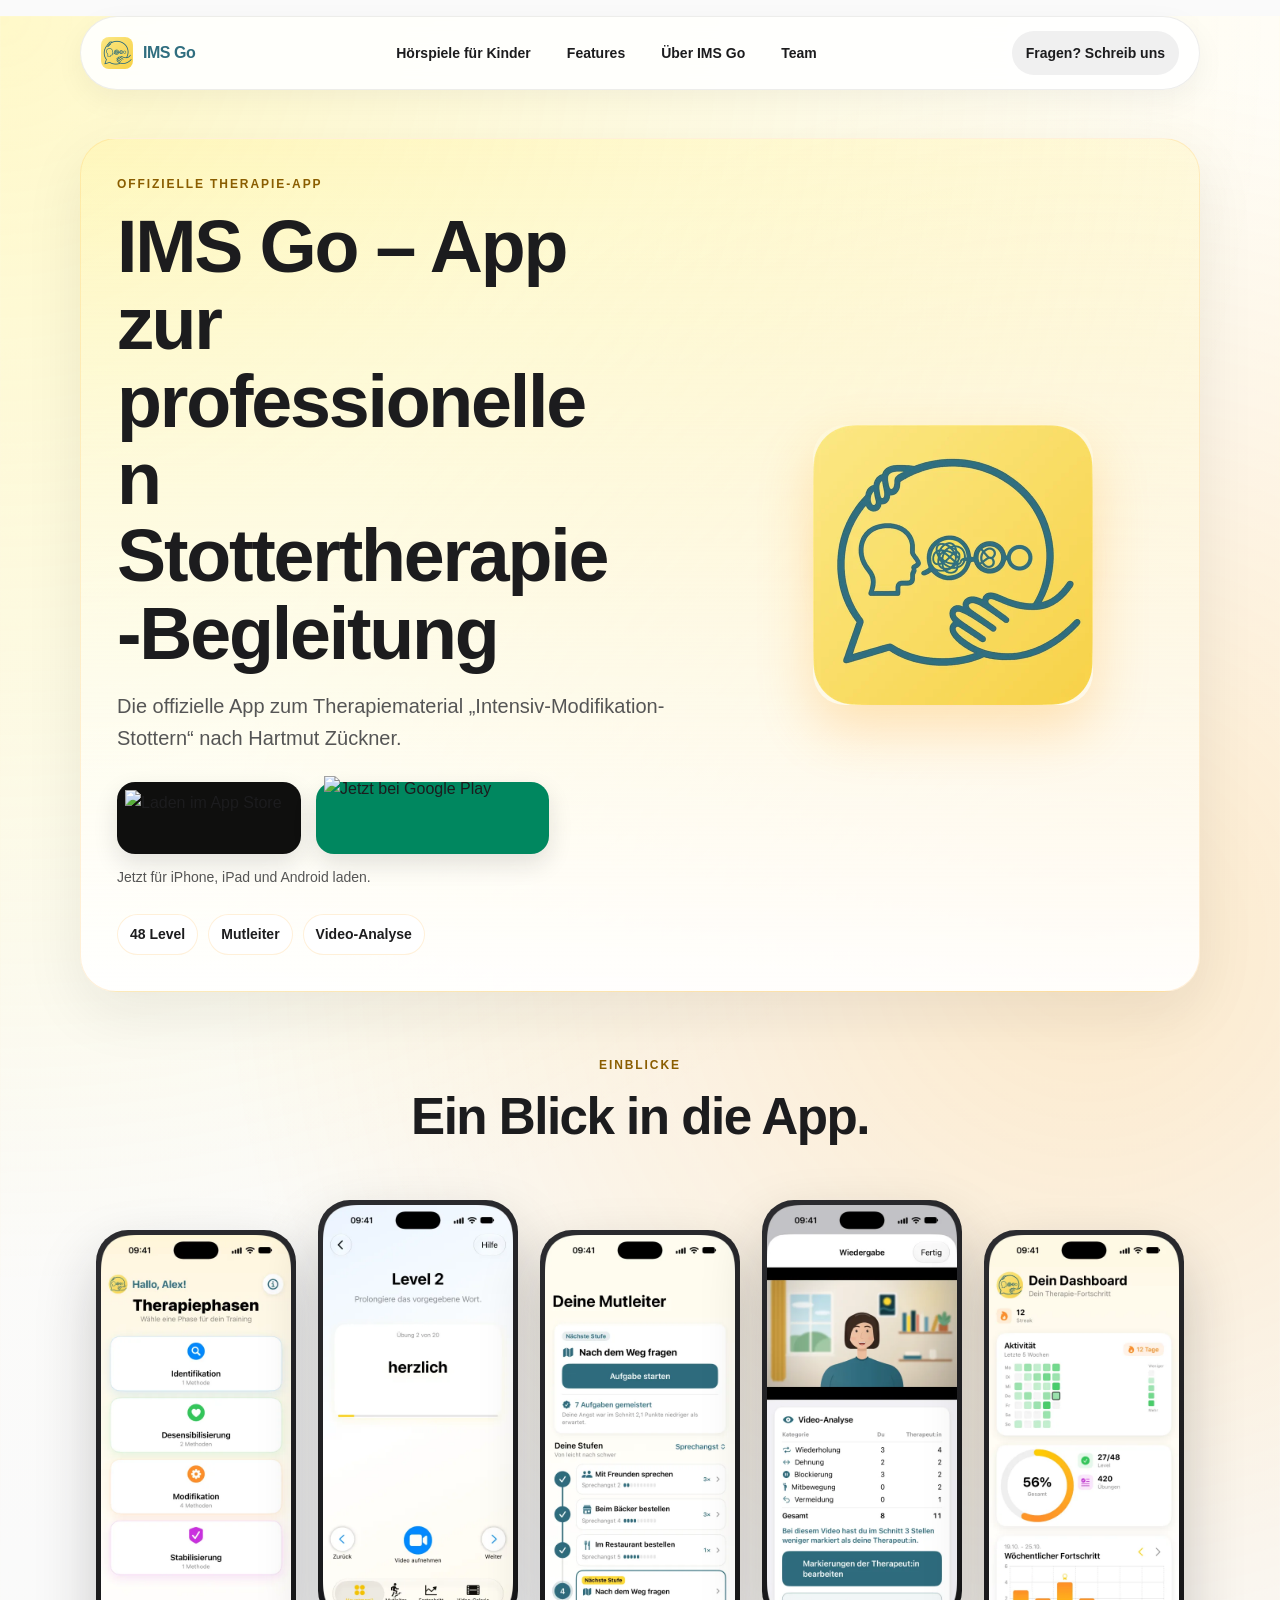
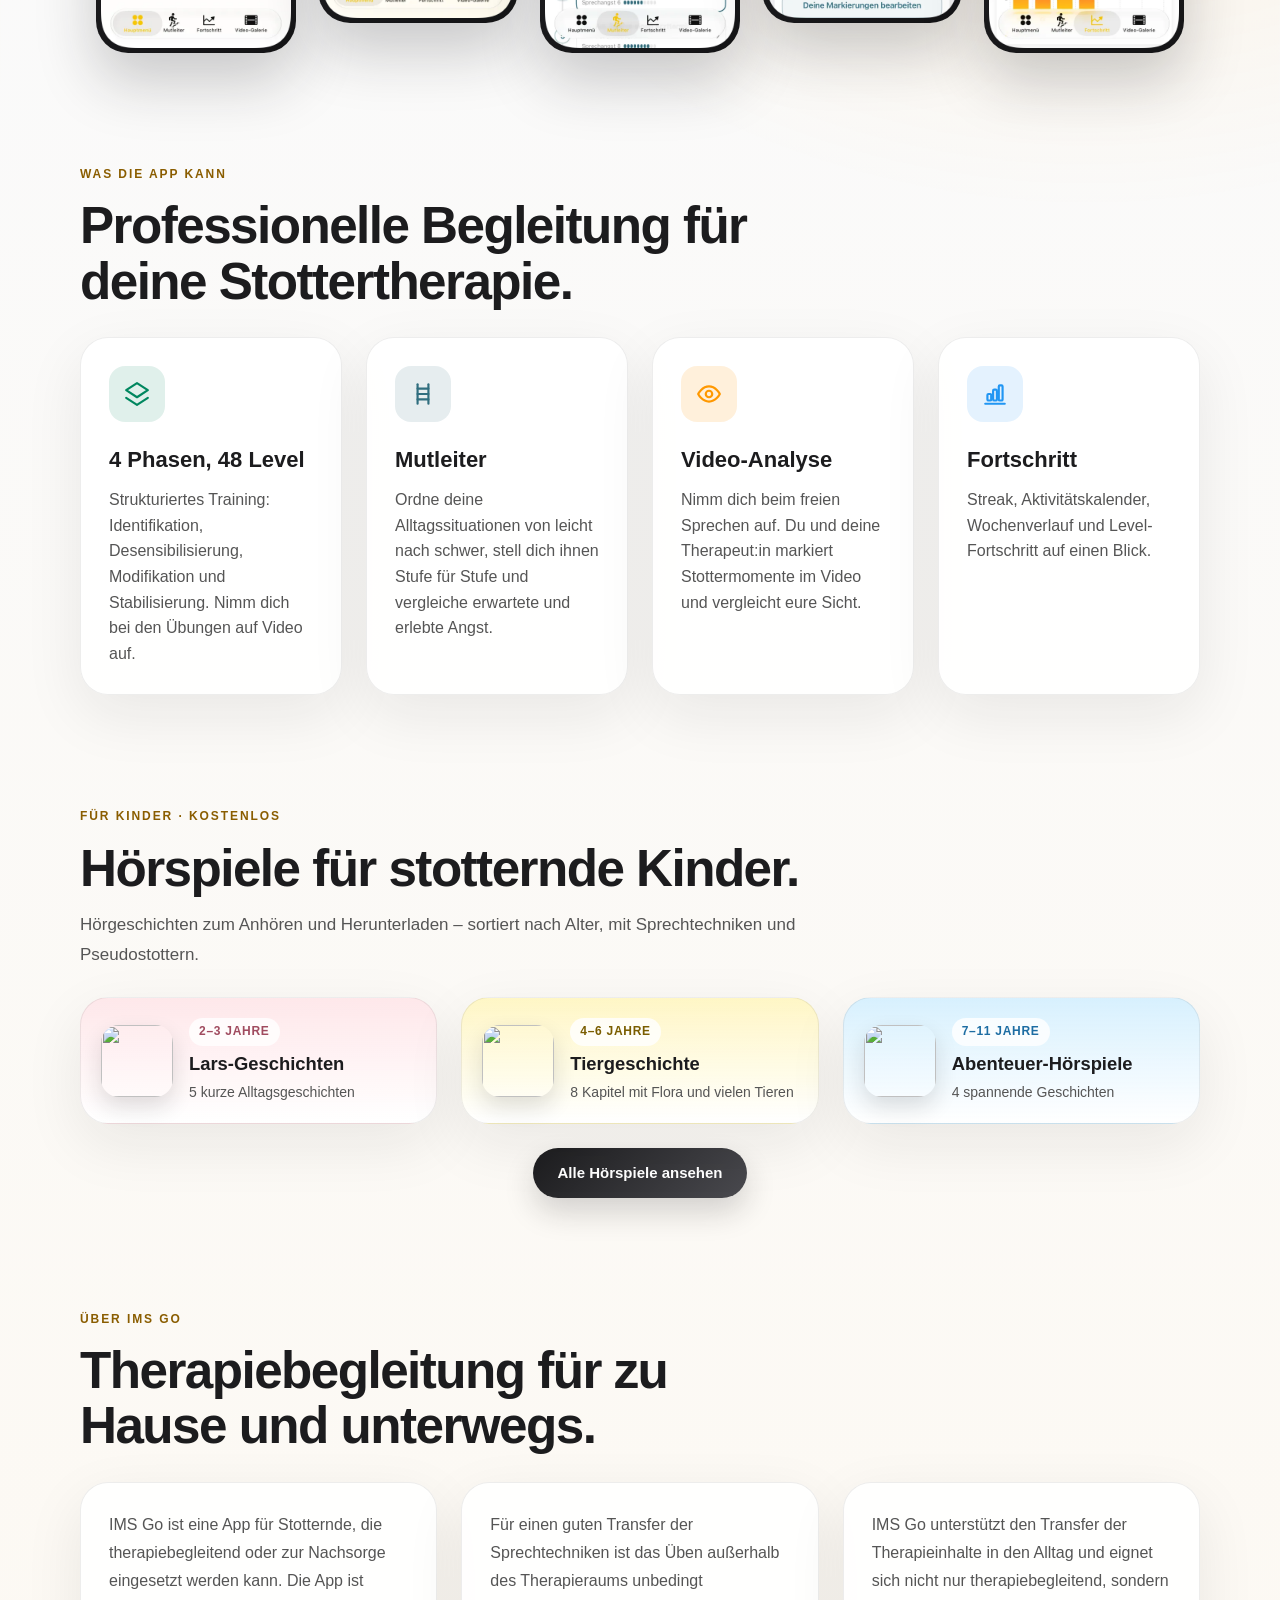
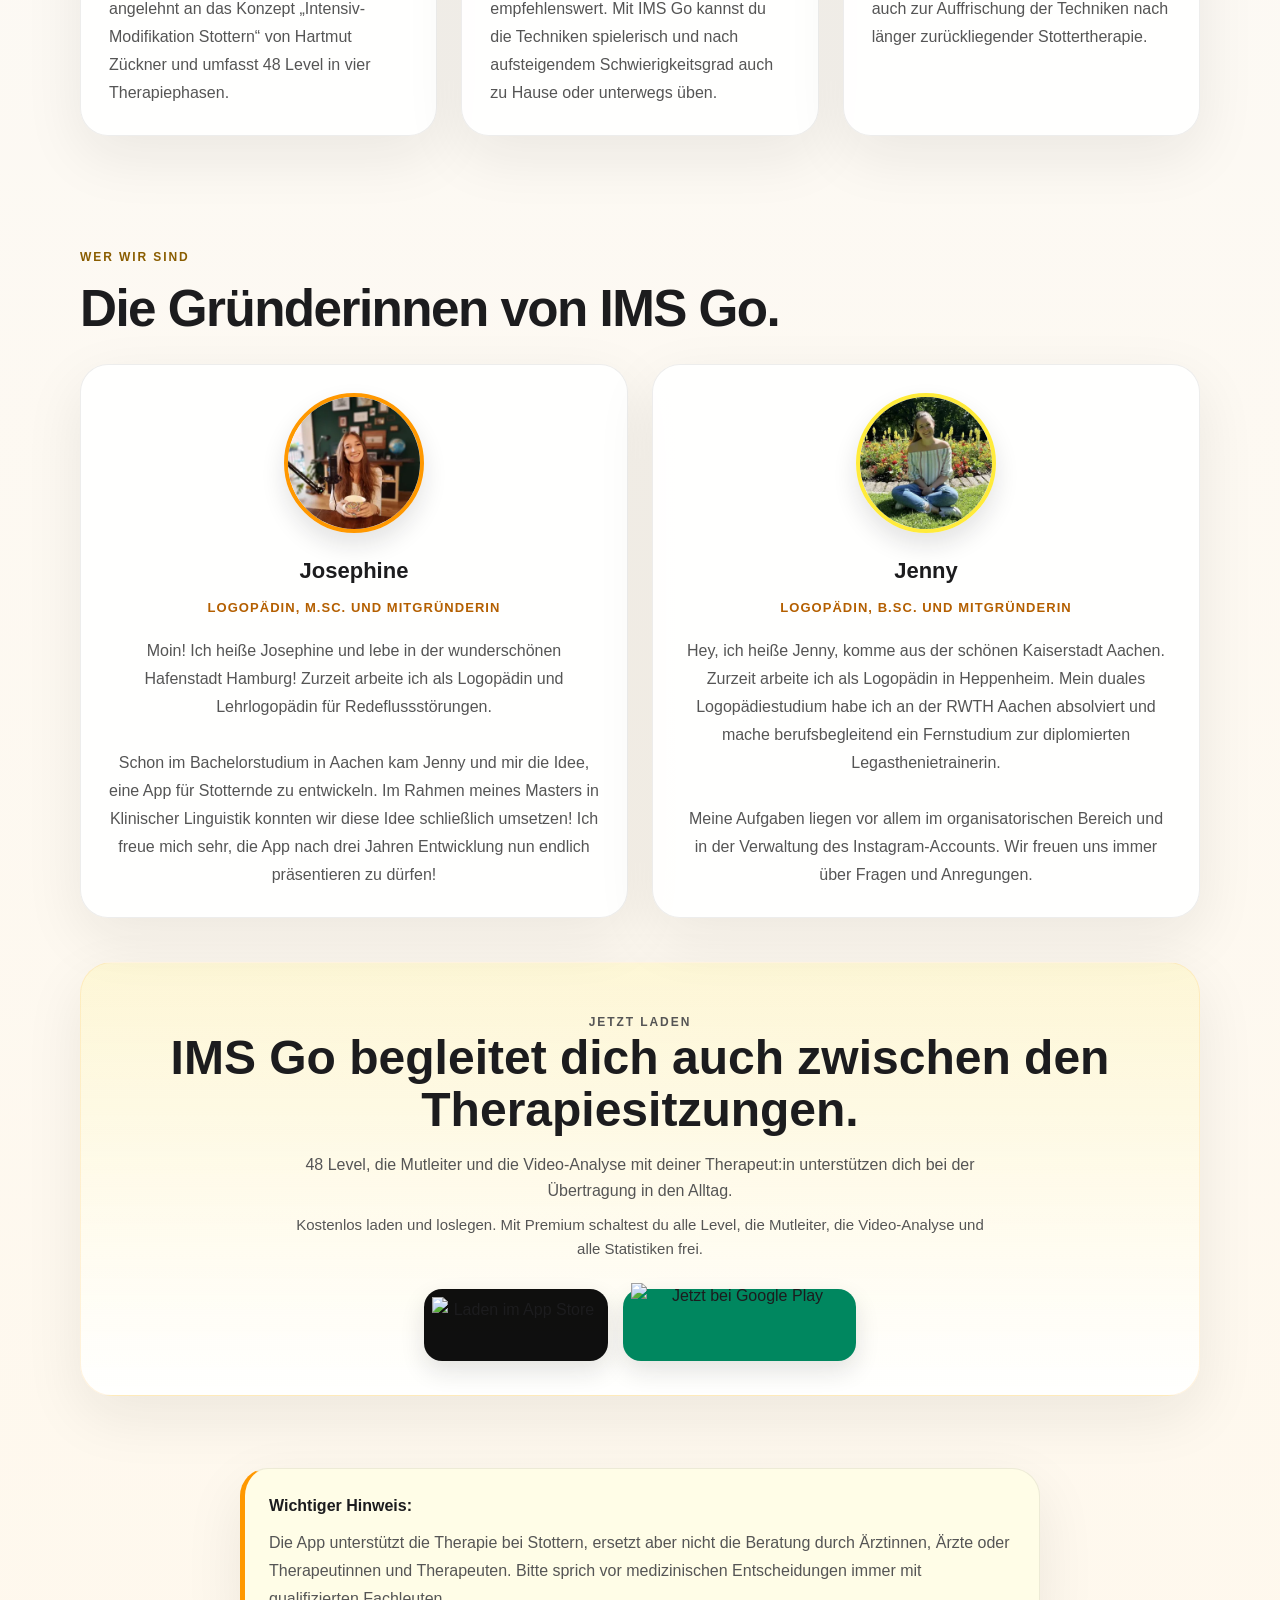
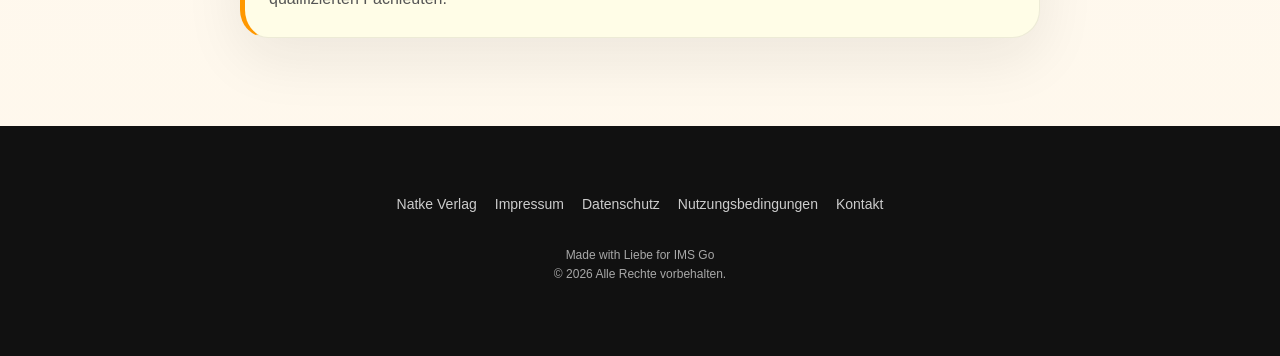
==== commit e3b762a9: "Website an App-Version 2.1 anpassen: Mutleiter, Video-Analyse, neue Screenshots - Galerie mit fünf a" ====
--- a/index.html
+++ b/index.html
@@ -7,7 +7,7 @@
     <title>IMS Go – Professionelle Stottertherapie-App</title>
     <meta
         name="description"
-        content="Die App zur Begleitung der Stottertherapie nach dem IMS-Konzept. Über 40 Übungen, Video-Feedback und Fortschrittsanalyse. Jetzt laden!"
+        content="Die App zur Begleitung der Stottertherapie nach dem IMS-Konzept. 48 Level in 4 Therapiephasen, Mutleiter, Video-Analyse und Fortschritt. Jetzt laden!"
     >
     <meta
         name="keywords"
@@ -20,20 +20,20 @@
     <meta property="og:title" content="IMS Go – Deine Therapie-App">
     <meta
         property="og:description"
-        content="Professionelle Begleitung für deine Stottertherapie. Übungen, Videos & Statistik."
+        content="Professionelle Begleitung für deine Stottertherapie. Übungen, Mutleiter, Video-Analyse & Fortschritt."
     >
     <meta property="og:image" content="https://imsgo-app.github.io/assets/images/ims-go-logo.png">
     <meta name="twitter:card" content="summary_large_image">
     <link rel="icon" href="assets/images/ims-go-logo-64.png" type="image/png">
     <link rel="apple-touch-icon" href="assets/images/apple-touch-icon.png">
-    <link rel="stylesheet" href="styles.css?v=20261014">
+    <link rel="stylesheet" href="styles.css?v=20261022">
     <script>document.documentElement.classList.add('js');</script>
     <script type="application/ld+json">
     {
         "@context": "https://schema.org",
         "@type": "MobileApplication",
         "name": "IMS Go",
-        "description": "Die offizielle App zum Therapiematerial \"Intensiv-Modifikation-Stottern\" nach Hartmut Z\u00fcckner. \u00dcber 40 \u00dcbungen, Video-Feedback und Fortschrittsanalyse zur Begleitung der Stottertherapie.",
+        "description": "Die offizielle App zum Therapiematerial \"Intensiv-Modifikation-Stottern\" nach Hartmut Z\u00fcckner. 48 Level in 4 Therapiephasen, Mutleiter, Video-Analyse mit der Therapeut:in und Fortschrittsanalyse zur Begleitung der Stottertherapie.",
         "url": "https://imsgo-app.github.io/",
         "image": "https://imsgo-app.github.io/assets/images/ims-go-logo.png",
         "applicationCategory": "HealthApplication",
@@ -96,9 +96,9 @@
                     </div>
                     <p class="store-note">Jetzt für iPhone, iPad und Android laden.</p>
                     <div class="hero-points">
-                        <span>Über 40 Übungen</span>
-                        <span>Video-Feedback</span>
-                        <span>Fortschrittsanalyse</span>
+                        <span>48 Level</span>
+                        <span>Mutleiter</span>
+                        <span>Video-Analyse</span>
                     </div>
                 </div>
                 <div class="hero-visual reveal delay-1">
@@ -114,13 +114,19 @@
             </div>
             <div class="screenshot-row">
                 <div class="screenshot-wrapper">
-                    <img src="assets/images/screenshot-dashboard.webp" alt="IMS Go Dashboard mit Fortschritt" class="screenshot-img" width="480" height="1039" loading="lazy" decoding="async">
-                </div>
-                <div class="screenshot-wrapper">
-                    <img src="assets/images/screenshot-exercises.webp" alt="IMS Go Übungsansicht" class="screenshot-img" width="480" height="1039" loading="lazy" decoding="async">
-                </div>
-                <div class="screenshot-wrapper">
-                    <img src="assets/images/screenshot-phases.webp" alt="IMS Go Therapiephasen" class="screenshot-img" width="480" height="1039" loading="lazy" decoding="async">
+                    <img src="assets/images/screenshot-phasen.webp" alt="IMS Go Hauptmenü mit den vier Therapiephasen" class="screenshot-img" width="480" height="1044" loading="lazy" decoding="async">
+                </div>
+                <div class="screenshot-wrapper">
+                    <img src="assets/images/screenshot-uebung.webp" alt="IMS Go Übungskarte mit Videoaufnahme" class="screenshot-img" width="480" height="1044" loading="lazy" decoding="async">
+                </div>
+                <div class="screenshot-wrapper">
+                    <img src="assets/images/screenshot-mutleiter.webp" alt="IMS Go Mutleiter mit Stufen von leicht nach schwer" class="screenshot-img" width="480" height="1044" loading="lazy" decoding="async">
+                </div>
+                <div class="screenshot-wrapper">
+                    <img src="assets/images/screenshot-video-analyse.webp" alt="IMS Go Video-Analyse mit Vergleich zwischen dir und deiner Therapeut:in" class="screenshot-img" width="480" height="1044" loading="lazy" decoding="async">
+                </div>
+                <div class="screenshot-wrapper">
+                    <img src="assets/images/screenshot-fortschritt.webp" alt="IMS Go Dashboard mit Aktivität und Level-Fortschritt" class="screenshot-img" width="480" height="1044" loading="lazy" decoding="async">
                 </div>
             </div>
         </section>
@@ -132,6 +138,39 @@
             </div>
             <div class="feature-grid">
                 <article class="feature-card reveal delay-1">
+                    <div class="icon-box icon-green">
+                        <svg viewBox="0 0 24 24" fill="none" stroke="currentColor" stroke-width="2" stroke-linecap="round" stroke-linejoin="round" aria-hidden="true" focusable="false">
+                            <polygon points="12 2 22 8.5 12 15 2 8.5 12 2"></polygon>
+                            <polyline points="2 15.5 12 22 22 15.5"></polyline>
+                        </svg>
+                    </div>
+                    <h3>4 Phasen, 48 Level</h3>
+                    <p>Strukturiertes Training: Identifikation, Desensibilisierung, Modifikation und Stabilisierung. Nimm dich bei den Übungen auf Video auf.</p>
+                </article>
+                <article class="feature-card reveal delay-2">
+                    <div class="icon-box icon-teal">
+                        <svg viewBox="0 0 24 24" fill="none" stroke="currentColor" stroke-width="2" stroke-linecap="round" stroke-linejoin="round" aria-hidden="true" focusable="false">
+                            <path d="M7 3v18"></path>
+                            <path d="M17 3v18"></path>
+                            <path d="M7 7h10"></path>
+                            <path d="M7 12h10"></path>
+                            <path d="M7 17h10"></path>
+                        </svg>
+                    </div>
+                    <h3>Mutleiter</h3>
+                    <p>Ordne deine Alltagssituationen von leicht nach schwer, stell dich ihnen Stufe für Stufe und vergleiche erwartete und erlebte Angst.</p>
+                </article>
+                <article class="feature-card reveal delay-3">
+                    <div class="icon-box icon-orange">
+                        <svg viewBox="0 0 24 24" fill="none" stroke="currentColor" stroke-width="2" stroke-linecap="round" stroke-linejoin="round" aria-hidden="true" focusable="false">
+                            <path d="M2 12s3.5-7 10-7 10 7 10 7-3.5 7-10 7S2 12 2 12z"></path>
+                            <circle cx="12" cy="12" r="3"></circle>
+                        </svg>
+                    </div>
+                    <h3>Video-Analyse</h3>
+                    <p>Nimm dich beim freien Sprechen auf. Du und deine Therapeut:in markiert Stottermomente im Video und vergleicht eure Sicht.</p>
+                </article>
+                <article class="feature-card reveal delay-3">
                     <div class="icon-box icon-blue">
                         <svg viewBox="0 0 24 24" fill="none" stroke="currentColor" stroke-width="2" stroke-linecap="round" stroke-linejoin="round" aria-hidden="true" focusable="false">
                             <line x1="3" y1="21" x2="21" y2="21"></line>
@@ -141,27 +180,7 @@
                         </svg>
                     </div>
                     <h3>Fortschritt</h3>
-                    <p>Verfolge deine Übungsminuten, Streaks und abgeschlossene Level mit detaillierten Statistiken.</p>
-                </article>
-                <article class="feature-card reveal delay-2">
-                    <div class="icon-box icon-green">
-                        <svg viewBox="0 0 24 24" fill="none" stroke="currentColor" stroke-width="2" stroke-linecap="round" stroke-linejoin="round" aria-hidden="true" focusable="false">
-                            <polygon points="12 2 22 8.5 12 15 2 8.5 12 2"></polygon>
-                            <polyline points="2 15.5 12 22 22 15.5"></polyline>
-                        </svg>
-                    </div>
-                    <h3>4 Phasen</h3>
-                    <p>Strukturiertes Training: Identifikation, Desensibilisierung, Modifikation und Stabilisierung.</p>
-                </article>
-                <article class="feature-card reveal delay-3">
-                    <div class="icon-box icon-orange">
-                        <svg viewBox="0 0 24 24" fill="none" stroke="currentColor" stroke-width="2" stroke-linecap="round" stroke-linejoin="round" aria-hidden="true" focusable="false">
-                            <rect x="2" y="6" width="13" height="12" rx="2"></rect>
-                            <path d="M15 10l6-3v10l-6-3"></path>
-                        </svg>
-                    </div>
-                    <h3>Video-Feedback</h3>
-                    <p>Nimm dich selbst auf, analysiere deine Sprechtechniken und verfolge deine Entwicklung.</p>
+                    <p>Streak, Aktivitätskalender, Wochenverlauf und Level-Fortschritt auf einen Blick.</p>
                 </article>
             </div>
         </section>
@@ -210,7 +229,7 @@
                     <p>
                         IMS Go ist eine App für Stotternde, die therapiebegleitend oder zur Nachsorge eingesetzt werden kann.
                         Die App ist angelehnt an das Konzept „Intensiv-Modifikation Stottern“ von Hartmut Zückner
-                        und umfasst mehr als 40 Übungen.
+                        und umfasst 48 Level in vier Therapiephasen.
                     </p>
                 </div>
                 <div class="content-card reveal delay-2">
@@ -271,8 +290,12 @@
                 <p class="eyebrow">Jetzt laden</p>
                 <h2>IMS Go begleitet dich auch zwischen den Therapiesitzungen.</h2>
                 <p>
-                    Über 40 Übungen, Video-Feedback und strukturierte Therapiephasen unterstützen dich
+                    48 Level, die Mutleiter und die Video-Analyse mit deiner Therapeut:in unterstützen dich
                     bei der Übertragung in den Alltag.
+                </p>
+                <p class="download-note">
+                    Kostenlos laden und loslegen. Mit Premium schaltest du alle Level, die Mutleiter,
+                    die Video-Analyse und alle Statistiken frei.
                 </p>
                 <div class="store-buttons store-buttons-centered" aria-label="Download-Optionen im Abschlussbereich">
                     <a href="https://apps.apple.com/de/app/ims-go/id1563029384" target="_blank" rel="noreferrer" class="store-btn btn-ios">
--- a/styles.css
+++ b/styles.css
@@ -341,16 +341,17 @@
     display: flex;
     justify-content: center;
     align-items: flex-start;
-    gap: 28px;
+    gap: 22px;
     width: 100%;
 }
 
+/* Die Bilder enthalten Statusleiste und Dynamic Island bereits, der Rahmen ist nur das Gehäuse */
 .screenshot-wrapper {
     position: relative;
-    flex: 0 0 auto;
-    width: min(230px, 72vw);
-    padding: 6px;
-    border-radius: 34px;
+    flex: 0 1 200px;
+    min-width: 0;
+    padding: 5px;
+    border-radius: 32px;
     background: linear-gradient(160deg, #2c2c30, #141416);
     box-shadow: 0 28px 60px rgba(28, 28, 30, 0.22);
     transition: transform 0.3s ease, box-shadow 0.3s ease;
@@ -358,19 +359,6 @@
 
 .screenshot-row .screenshot-wrapper:nth-child(odd) {
     margin-top: 30px;
-}
-
-.screenshot-wrapper::before {
-    content: "";
-    position: absolute;
-    top: 6px;
-    left: 50%;
-    transform: translateX(-50%);
-    width: 34%;
-    height: 12px;
-    border-radius: 0 0 12px 12px;
-    background: #141416;
-    z-index: 2;
 }
 
 @media (hover: hover) {
@@ -381,7 +369,7 @@
 }
 
 .screenshot-img {
-    border-radius: 30px;
+    border-radius: 27px;
 }
 
 /* ---------- Section headings & grids ---------- */
@@ -425,6 +413,13 @@
 
 .team-grid {
     grid-template-columns: repeat(auto-fit, minmax(min(100%, 300px), 1fr));
+}
+
+/* Vier Feature-Karten: 2 × 2 statt 3 + 1 auf mittleren Breiten */
+@media (min-width: 561px) and (max-width: 1060px) {
+    .feature-grid {
+        grid-template-columns: repeat(2, 1fr);
+    }
 }
 
 .feature-card,
@@ -485,6 +480,11 @@
 .icon-orange {
     color: var(--primary-orange);
     background: rgba(255, 152, 0, 0.14);
+}
+
+.icon-teal {
+    color: var(--brand-blue);
+    background: rgba(48, 110, 127, 0.12);
 }
 
 .feature-card h3,
@@ -680,6 +680,11 @@
     max-width: 700px;
     margin: 16px auto 0;
     color: var(--text-light);
+}
+
+.download-panel .download-note {
+    margin-top: 10px;
+    font-size: 15px;
 }
 
 .store-buttons-centered {
@@ -1640,6 +1645,7 @@
     }
 
     .screenshot-wrapper {
+        flex: 0 0 auto;
         width: min(62vw, 230px);
         scroll-snap-align: center;
     }
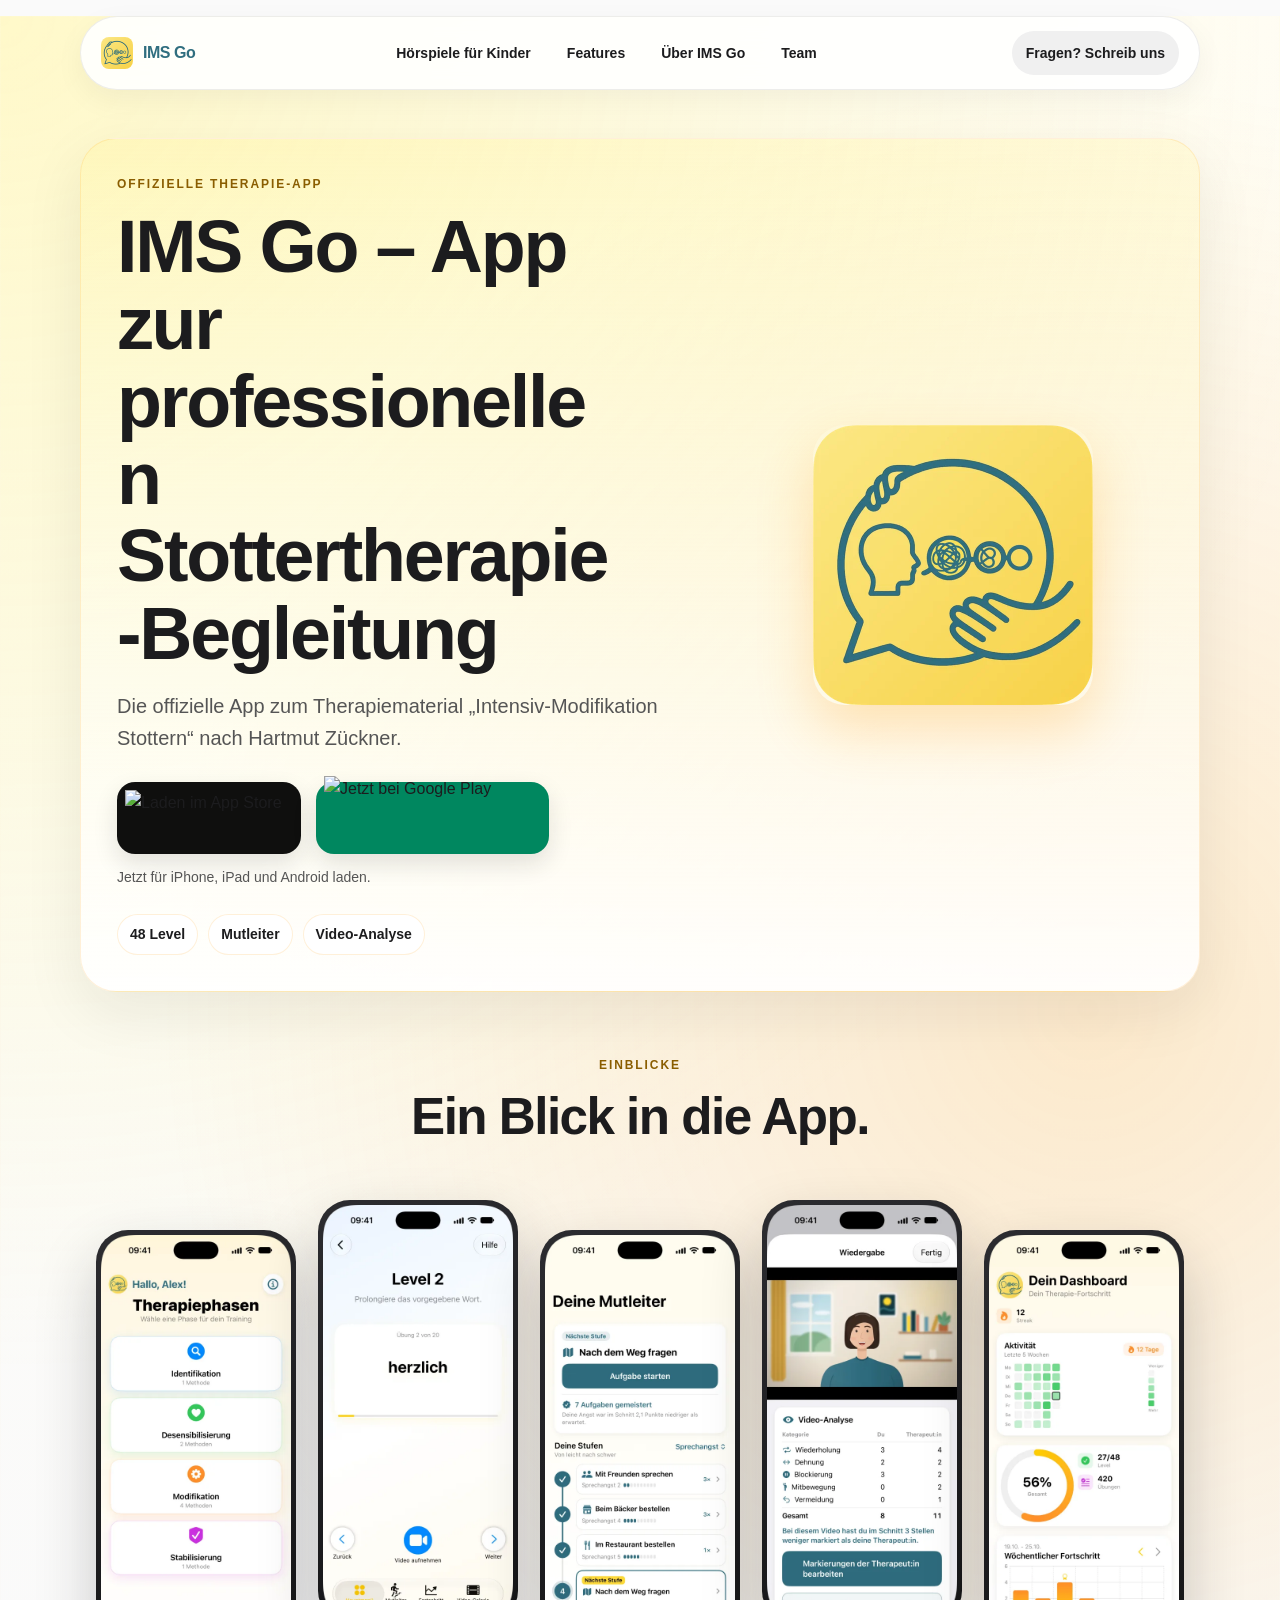
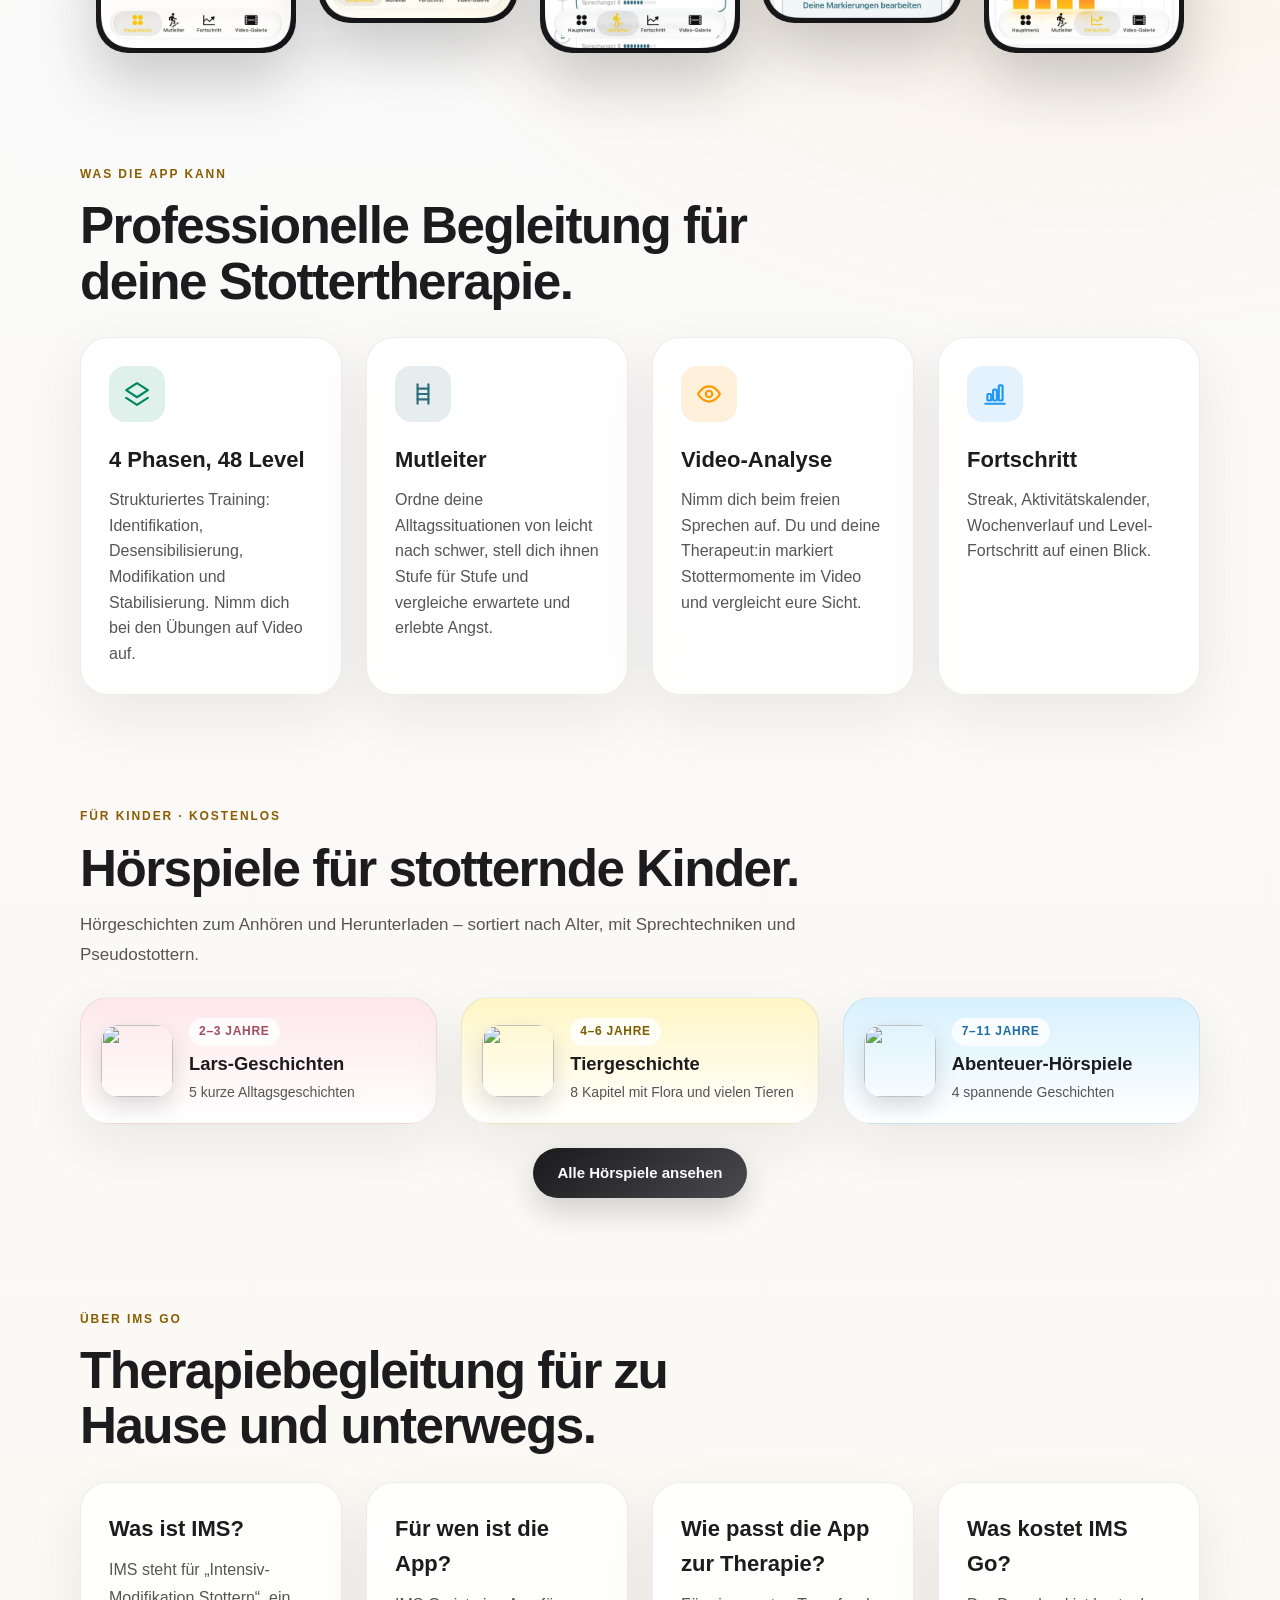
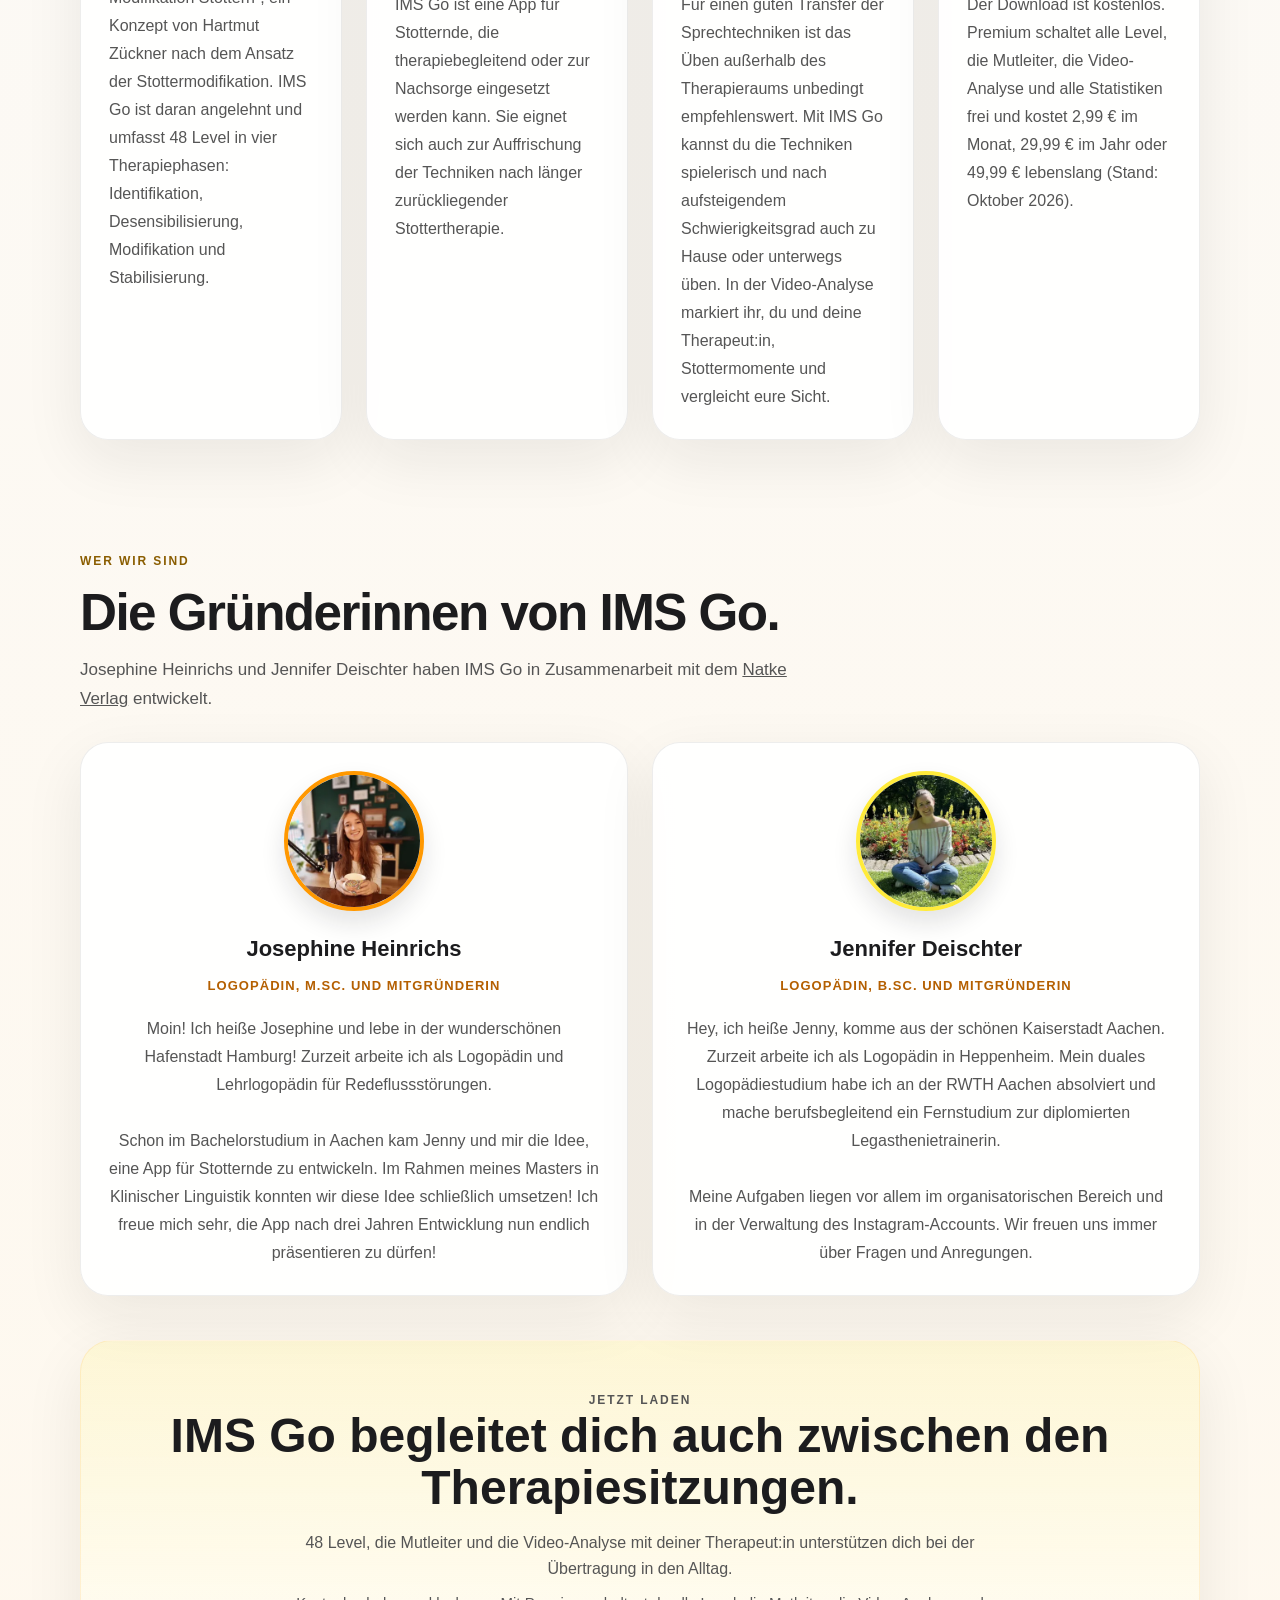
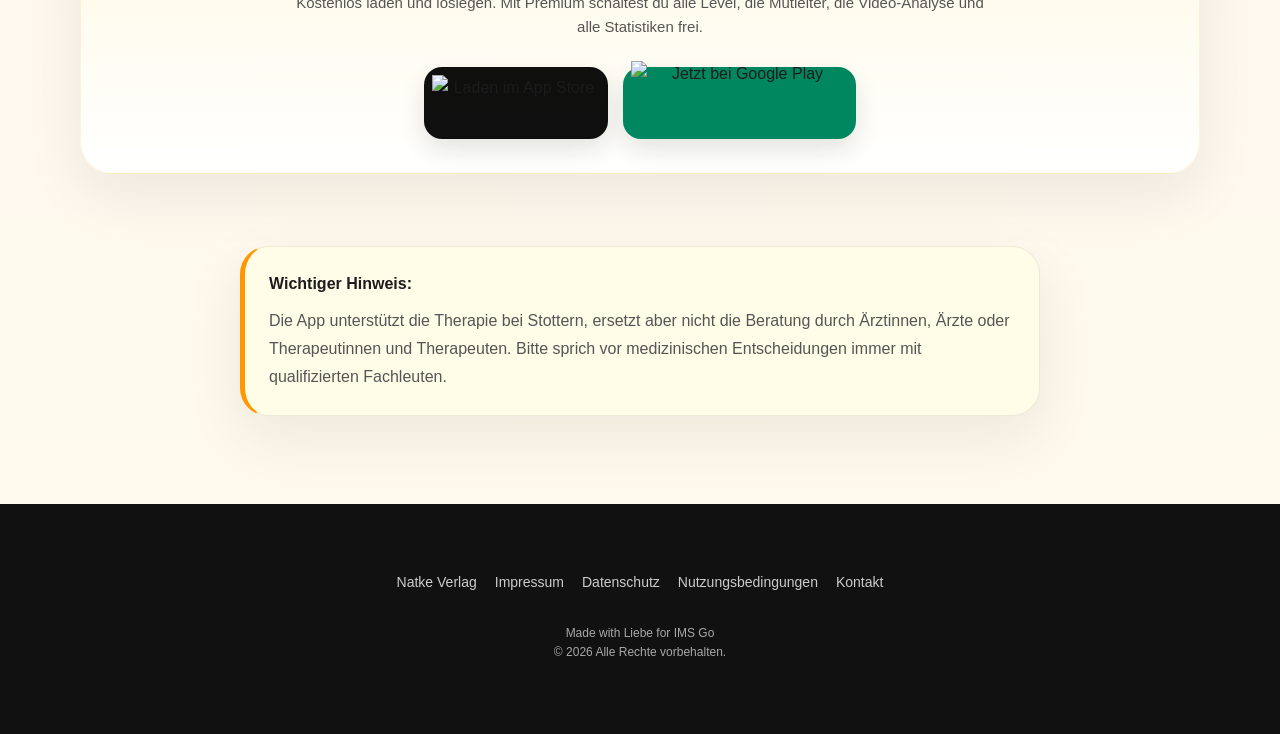
==== commit 67467917: "Startseite um Erklärabschnitte und volle Namen ergänzen, Kids-Überschrift anpassen Co-Authored-By: C" ====
--- a/index.html
+++ b/index.html
@@ -13,29 +13,29 @@
         name="keywords"
         content="Stottern, Stottertherapie, Logopädie, IMS, Hartmut Zückner, Sprachtherapie, App, Android, iOS"
     >
-    <meta name="author" content="Finnie & Jenny">
-    <link rel="canonical" href="https://imsgo-app.github.io/">
+    <meta name="author" content="Josephine Heinrichs und Jennifer Deischter">
+    <link rel="canonical" href="https://imsgoapp.de/">
     <meta property="og:type" content="website">
-    <meta property="og:url" content="https://imsgo-app.github.io/">
+    <meta property="og:url" content="https://imsgoapp.de/">
     <meta property="og:title" content="IMS Go – Deine Therapie-App">
     <meta
         property="og:description"
         content="Professionelle Begleitung für deine Stottertherapie. Übungen, Mutleiter, Video-Analyse & Fortschritt."
     >
-    <meta property="og:image" content="https://imsgo-app.github.io/assets/images/ims-go-logo.png">
+    <meta property="og:image" content="https://imsgoapp.de/assets/images/ims-go-logo.png">
     <meta name="twitter:card" content="summary_large_image">
     <link rel="icon" href="assets/images/ims-go-logo-64.png" type="image/png">
     <link rel="apple-touch-icon" href="assets/images/apple-touch-icon.png">
-    <link rel="stylesheet" href="styles.css?v=20261022">
+    <link rel="stylesheet" href="styles.css?v=20261030">
     <script>document.documentElement.classList.add('js');</script>
     <script type="application/ld+json">
     {
         "@context": "https://schema.org",
         "@type": "MobileApplication",
         "name": "IMS Go",
-        "description": "Die offizielle App zum Therapiematerial \"Intensiv-Modifikation-Stottern\" nach Hartmut Z\u00fcckner. 48 Level in 4 Therapiephasen, Mutleiter, Video-Analyse mit der Therapeut:in und Fortschrittsanalyse zur Begleitung der Stottertherapie.",
-        "url": "https://imsgo-app.github.io/",
-        "image": "https://imsgo-app.github.io/assets/images/ims-go-logo.png",
+        "description": "Die offizielle App zum Therapiematerial \"Intensiv-Modifikation Stottern\" nach Hartmut Z\u00fcckner. 48 Level in 4 Therapiephasen, Mutleiter, Video-Analyse mit der Therapeut:in und Fortschrittsanalyse zur Begleitung der Stottertherapie.",
+        "url": "https://imsgoapp.de/",
+        "image": "https://imsgoapp.de/assets/images/ims-go-logo.png",
         "applicationCategory": "HealthApplication",
         "operatingSystem": "iOS, Android",
         "inLanguage": "de",
@@ -83,7 +83,7 @@
                     <p class="eyebrow">Offizielle Therapie-App</p>
                     <h1>IMS Go – App zur professionellen Stottertherapie-Begleitung</h1>
                     <p class="hero-copy">
-                        Die offizielle App zum Therapiematerial „Intensiv-Modifikation-Stottern“
+                        Die offizielle App zum Therapiematerial „Intensiv-Modifikation Stottern“
                         nach Hartmut Zückner.
                     </p>
                     <div class="store-buttons" aria-label="Download-Optionen">
@@ -226,24 +226,35 @@
             </div>
             <div class="content-grid">
                 <div class="content-card reveal delay-1">
+                    <h3>Was ist IMS?</h3>
+                    <p>
+                        IMS steht für „Intensiv-Modifikation Stottern“, ein Konzept von Hartmut Zückner nach dem
+                        Ansatz der Stottermodifikation. IMS Go ist daran angelehnt und umfasst 48 Level in vier
+                        Therapiephasen: Identifikation, Desensibilisierung, Modifikation und Stabilisierung.
+                    </p>
+                </div>
+                <div class="content-card reveal delay-2">
+                    <h3>Für wen ist die App?</h3>
                     <p>
                         IMS Go ist eine App für Stotternde, die therapiebegleitend oder zur Nachsorge eingesetzt werden kann.
-                        Die App ist angelehnt an das Konzept „Intensiv-Modifikation Stottern“ von Hartmut Zückner
-                        und umfasst 48 Level in vier Therapiephasen.
-                    </p>
-                </div>
-                <div class="content-card reveal delay-2">
+                        Sie eignet sich auch zur Auffrischung der Techniken nach länger zurückliegender Stottertherapie.
+                    </p>
+                </div>
+                <div class="content-card reveal delay-3">
+                    <h3>Wie passt die App zur Therapie?</h3>
                     <p>
                         Für einen guten Transfer der Sprechtechniken ist das Üben außerhalb des Therapieraums unbedingt empfehlenswert.
                         Mit IMS Go kannst du die Techniken spielerisch und nach aufsteigendem Schwierigkeitsgrad
-                        auch zu Hause oder unterwegs üben.
+                        auch zu Hause oder unterwegs üben. In der Video-Analyse markiert ihr, du und deine
+                        Therapeut:in, Stottermomente und vergleicht eure Sicht.
                     </p>
                 </div>
                 <div class="content-card reveal delay-3">
+                    <h3>Was kostet IMS Go?</h3>
                     <p>
-                        IMS Go unterstützt den Transfer der Therapieinhalte in den Alltag und eignet sich nicht nur
-                        therapiebegleitend, sondern auch zur Auffrischung der Techniken nach länger zurückliegender
-                        Stottertherapie.
+                        Der Download ist kostenlos. Premium schaltet alle Level, die Mutleiter, die Video-Analyse und
+                        alle Statistiken frei und kostet 2,99 € im Monat, 29,99 € im Jahr oder 49,99 € lebenslang
+                        (Stand: Oktober 2026).
                     </p>
                 </div>
             </div>
@@ -253,11 +264,15 @@
             <div class="section-heading reveal">
                 <p class="eyebrow">Wer wir sind</p>
                 <h2>Die Gründerinnen von IMS Go.</h2>
+                <p class="section-intro">
+                    Josephine Heinrichs und Jennifer Deischter haben IMS Go in Zusammenarbeit mit dem
+                    <a href="https://natke-shop.de/IMS-Go" target="_blank" rel="noreferrer">Natke Verlag</a> entwickelt.
+                </p>
             </div>
             <div class="team-grid">
                 <article class="team-card reveal delay-1">
-                    <img src="assets/images/team-josephine.webp" alt="Porträt von Josephine" class="team-img" width="320" height="320" loading="lazy" decoding="async">
-                    <h3 class="team-name">Josephine</h3>
+                    <img src="assets/images/team-josephine.webp" alt="Porträt von Josephine Heinrichs" class="team-img" width="320" height="320" loading="lazy" decoding="async">
+                    <h3 class="team-name">Josephine Heinrichs</h3>
                     <p class="team-role">Logopädin, M.Sc. und Mitgründerin</p>
                     <p class="team-bio">
                         Moin! Ich heiße Josephine und lebe in der wunderschönen Hafenstadt Hamburg! Zurzeit
@@ -269,8 +284,8 @@
                     </p>
                 </article>
                 <article class="team-card reveal delay-2">
-                    <img src="assets/images/team-jenny.webp" alt="Porträt von Jenny" class="team-img" width="320" height="320" loading="lazy" decoding="async">
-                    <h3 class="team-name">Jenny</h3>
+                    <img src="assets/images/team-jenny.webp" alt="Porträt von Jennifer Deischter" class="team-img" width="320" height="320" loading="lazy" decoding="async">
+                    <h3 class="team-name">Jennifer Deischter</h3>
                     <p class="team-role">Logopädin, B.Sc. und Mitgründerin</p>
                     <p class="team-bio">
                         Hey, ich heiße Jenny, komme aus der schönen Kaiserstadt Aachen. Zurzeit arbeite
--- a/styles.css
+++ b/styles.css
@@ -392,6 +392,10 @@
     line-height: 1.75;
 }
 
+.section-intro a {
+    text-decoration: underline;
+}
+
 .section-heading h2 {
     margin: 0;
     font-size: clamp(2rem, 4.5vw, 3.2rem);
@@ -417,7 +421,8 @@
 
 /* Vier Feature-Karten: 2 × 2 statt 3 + 1 auf mittleren Breiten */
 @media (min-width: 561px) and (max-width: 1060px) {
-    .feature-grid {
+    .feature-grid,
+    .content-grid {
         grid-template-columns: repeat(2, 1fr);
     }
 }
@@ -488,6 +493,7 @@
 }
 
 .feature-card h3,
+.content-card h3,
 .team-name {
     margin: 0 0 10px;
     font-size: 22px;
@@ -833,6 +839,14 @@
     font-size: clamp(2.3rem, 6vw, 4.4rem);
     line-height: 1.02;
     letter-spacing: -0.04em;
+}
+
+.kids-hero-claim {
+    margin: 16px 0 0;
+    font-size: clamp(1.25rem, 2.6vw, 1.7rem);
+    font-weight: 700;
+    letter-spacing: -0.02em;
+    color: var(--text-dark);
 }
 
 .kids-hero-copy {
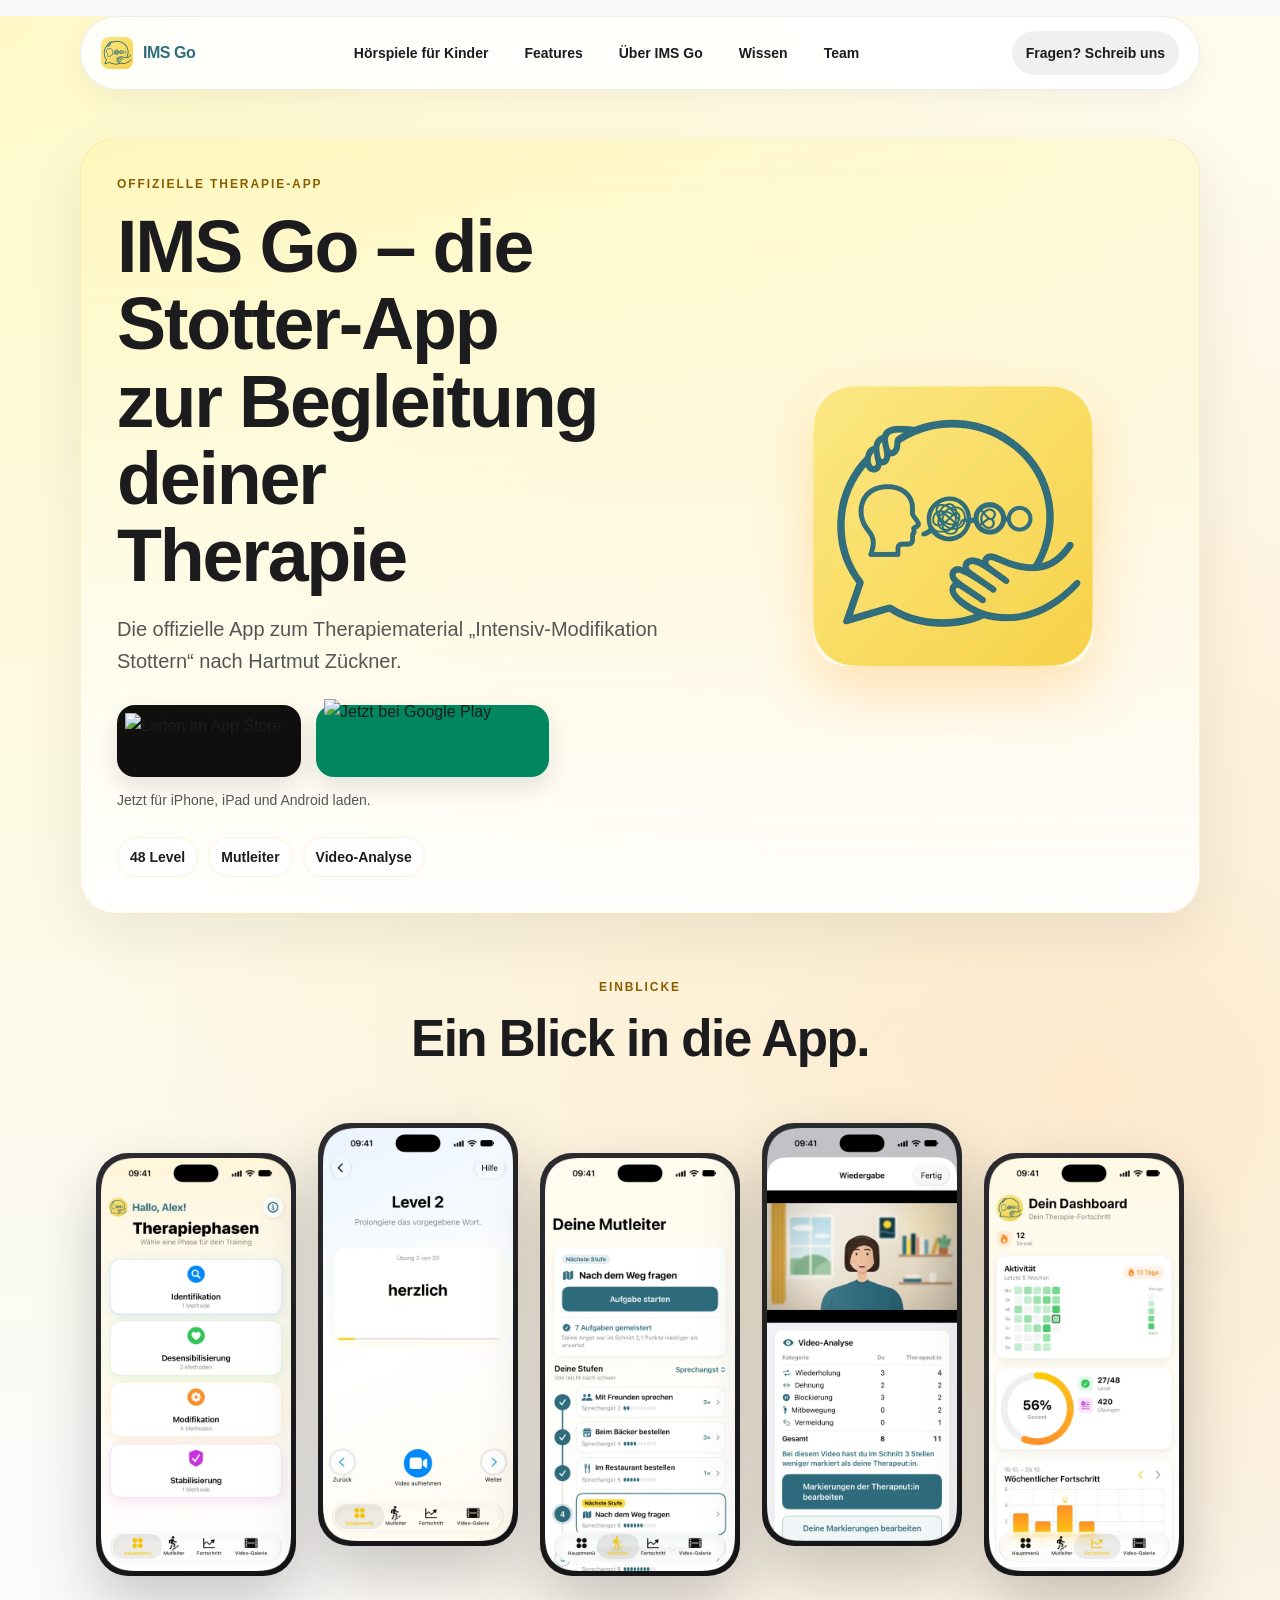
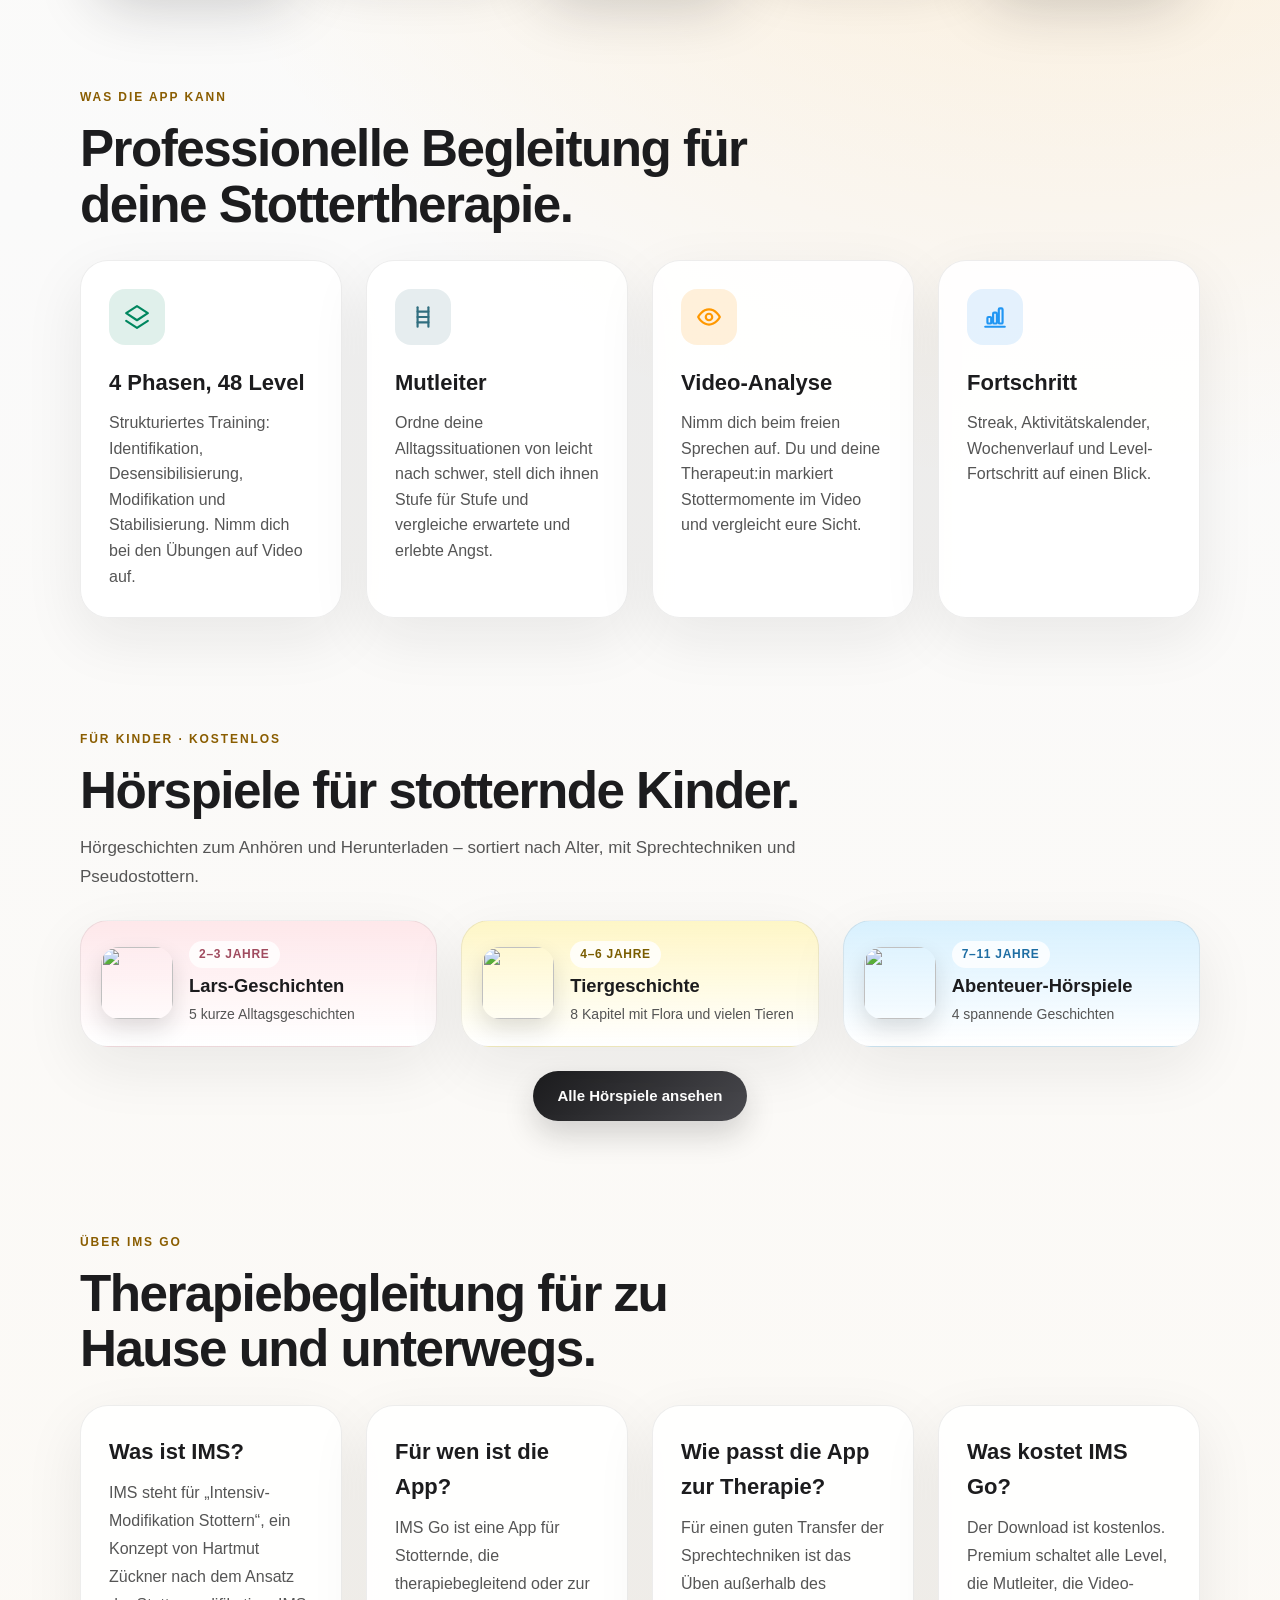
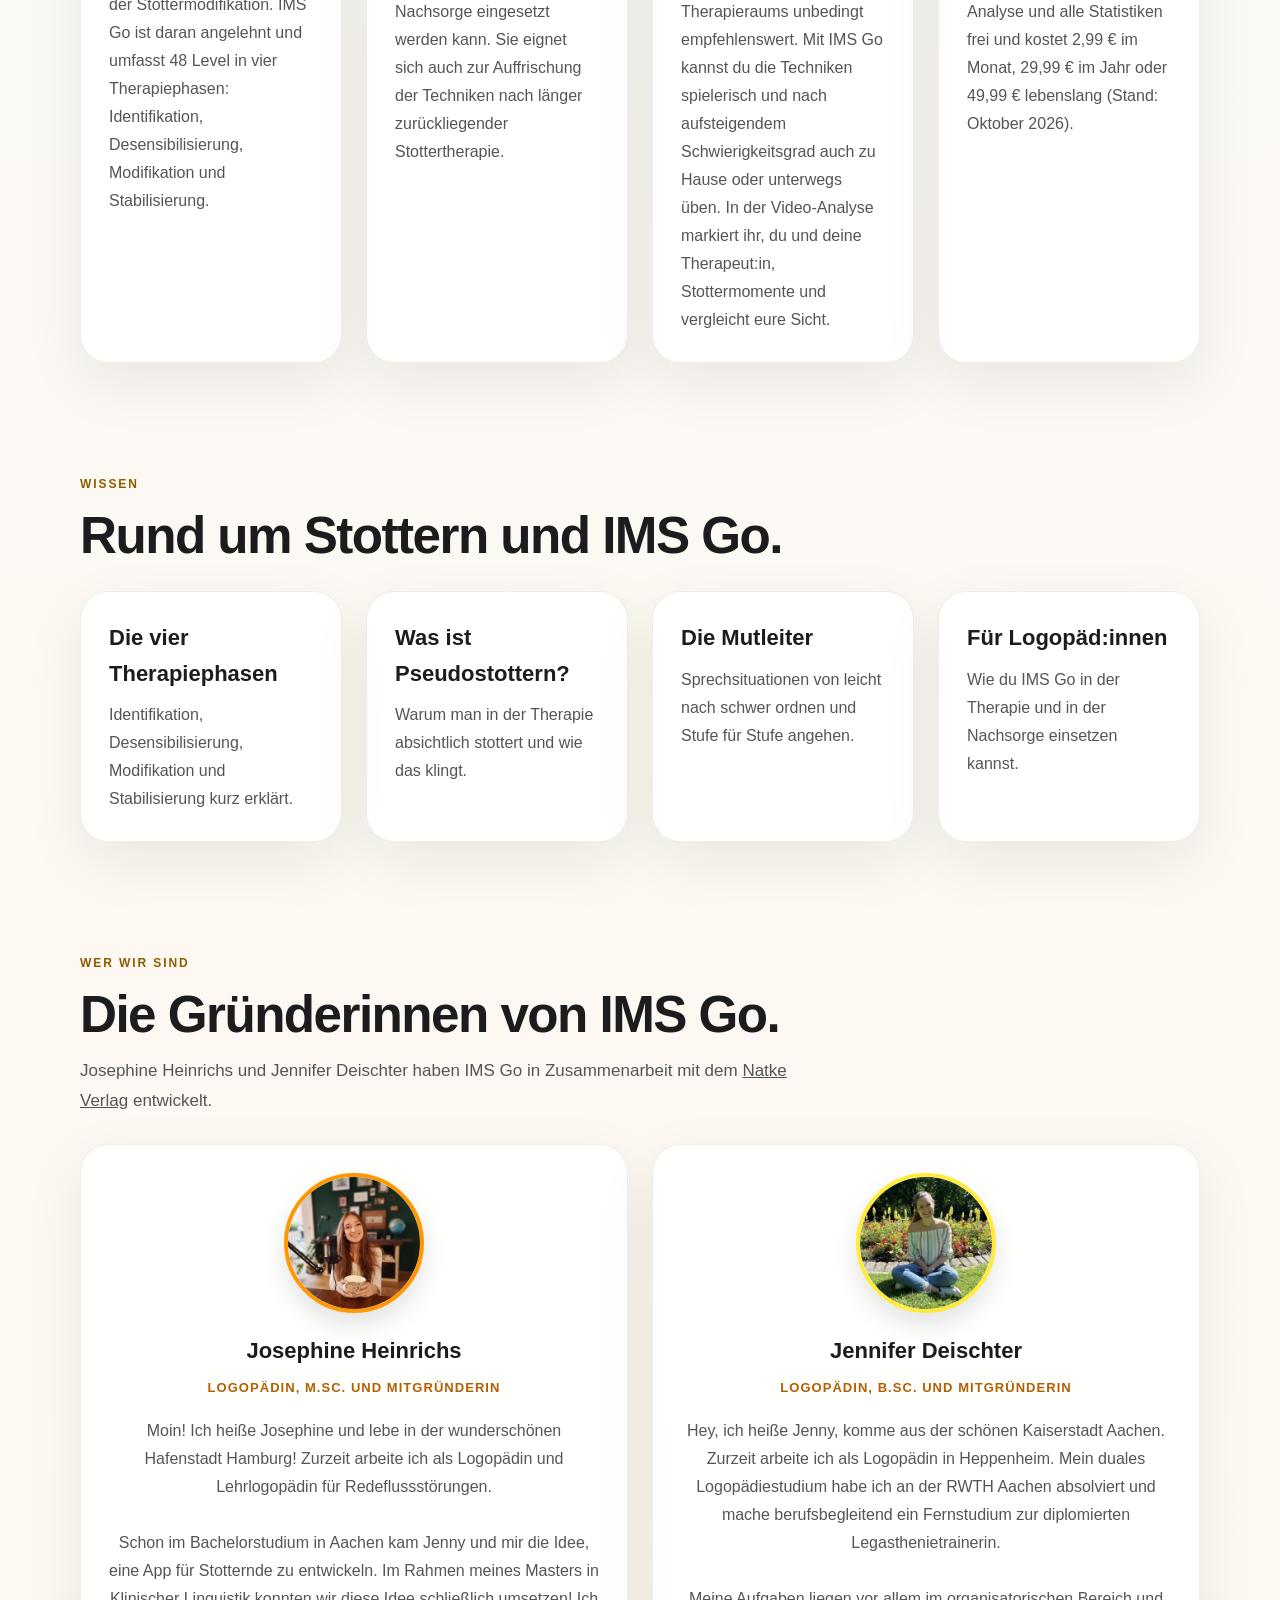
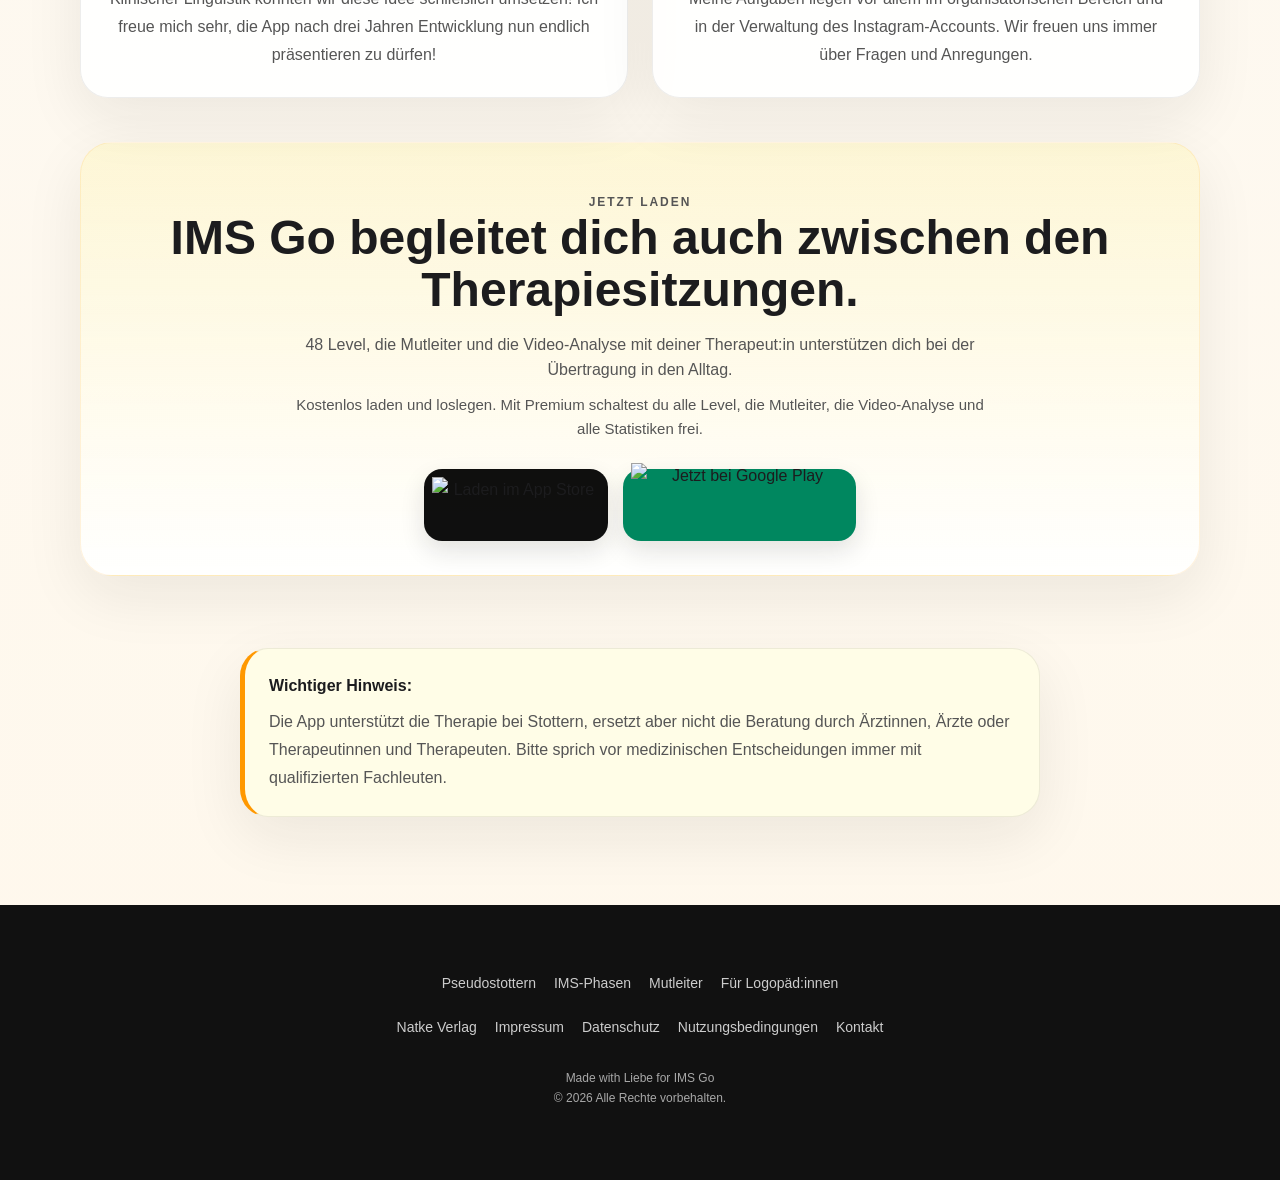
==== commit 78b283d7: "Wissensseiten, 404-Seite und Hörspiel-Daten ergänzen, Stotter-App in Title und H1 Co-Authored-By: Cl" ====
--- a/index.html
+++ b/index.html
@@ -4,10 +4,10 @@
     <meta charset="UTF-8">
     <meta name="viewport" content="width=device-width, initial-scale=1.0, viewport-fit=cover">
     <meta name="theme-color" content="#ff9800">
-    <title>IMS Go – Professionelle Stottertherapie-App</title>
+    <title>Stotter-App IMS Go – Begleitung deiner Stottertherapie</title>
     <meta
         name="description"
-        content="Die App zur Begleitung der Stottertherapie nach dem IMS-Konzept. 48 Level in 4 Therapiephasen, Mutleiter, Video-Analyse und Fortschritt. Jetzt laden!"
+        content="IMS Go ist die Stotter-App zur Begleitung deiner Stottertherapie nach dem IMS-Konzept: 48 Level in 4 Therapiephasen, Mutleiter, Video-Analyse und Fortschritt."
     >
     <meta
         name="keywords"
@@ -26,7 +26,7 @@
     <meta name="twitter:card" content="summary_large_image">
     <link rel="icon" href="assets/images/ims-go-logo-64.png" type="image/png">
     <link rel="apple-touch-icon" href="assets/images/apple-touch-icon.png">
-    <link rel="stylesheet" href="styles.css?v=20261030">
+    <link rel="stylesheet" href="styles.css?v=20261031">
     <script>document.documentElement.classList.add('js');</script>
     <script type="application/ld+json">
     {
@@ -70,6 +70,7 @@
                 <a href="kids.html">Hörspiele für Kinder</a>
                 <a href="#features">Features</a>
                 <a href="#about">Über IMS Go</a>
+                <a href="#wissen">Wissen</a>
                 <a href="#team">Team</a>
             </nav>
             <a href="mailto:imsgo@gmx.de" class="nav-link">Fragen? Schreib uns</a>
@@ -81,7 +82,7 @@
             <div class="hero-inner reveal">
                 <div class="hero-copy-block">
                     <p class="eyebrow">Offizielle Therapie-App</p>
-                    <h1>IMS Go – App zur professionellen Stottertherapie-Begleitung</h1>
+                    <h1>IMS Go – die Stotter-App zur Begleitung deiner Therapie</h1>
                     <p class="hero-copy">
                         Die offizielle App zum Therapiematerial „Intensiv-Modifikation Stottern“
                         nach Hartmut Zückner.
@@ -257,6 +258,31 @@
                         (Stand: Oktober 2026).
                     </p>
                 </div>
+            </div>
+        </section>
+
+        <section class="content-section section" id="wissen">
+            <div class="section-heading reveal">
+                <p class="eyebrow">Wissen</p>
+                <h2>Rund um Stottern und IMS Go.</h2>
+            </div>
+            <div class="content-grid">
+                <a class="content-card reveal delay-1" href="ims-phasen.html">
+                    <h3>Die vier Therapiephasen</h3>
+                    <p>Identifikation, Desensibilisierung, Modifikation und Stabilisierung kurz erklärt.</p>
+                </a>
+                <a class="content-card reveal delay-2" href="pseudostottern.html">
+                    <h3>Was ist Pseudostottern?</h3>
+                    <p>Warum man in der Therapie absichtlich stottert und wie das klingt.</p>
+                </a>
+                <a class="content-card reveal delay-3" href="mutleiter.html">
+                    <h3>Die Mutleiter</h3>
+                    <p>Sprechsituationen von leicht nach schwer ordnen und Stufe für Stufe angehen.</p>
+                </a>
+                <a class="content-card reveal delay-3" href="logopaedie.html">
+                    <h3>Für Logopäd:innen</h3>
+                    <p>Wie du IMS Go in der Therapie und in der Nachsorge einsetzen kannst.</p>
+                </a>
             </div>
         </section>
 
@@ -337,6 +363,12 @@
 
     <footer class="footer">
         <div class="footer-links">
+            <a href="pseudostottern.html">Pseudostottern</a>
+            <a href="ims-phasen.html">IMS-Phasen</a>
+            <a href="mutleiter.html">Mutleiter</a>
+            <a href="logopaedie.html">Für Logopäd:innen</a>
+        </div>
+        <div class="footer-links">
             <a href="https://natke-shop.de/IMS-Go" target="_blank" rel="noreferrer">Natke Verlag</a>
             <a href="impressum.html">Impressum</a>
             <a href="datenschutz.html">Datenschutz</a>
--- a/styles.css
+++ b/styles.css
@@ -792,7 +792,8 @@
     font-size: 1.2rem;
 }
 
-.legal-card a {
+.legal-card a,
+.kids-explainer-note a {
     text-decoration: underline;
 }
 
@@ -808,6 +809,99 @@
 
 .legal-section-block + .legal-section-block {
     margin-top: 18px;
+}
+
+/* ---------- Wissensseiten ---------- */
+
+.article-main {
+    width: min(760px, calc(100% - 2rem));
+    margin: 0 auto;
+    padding: 40px 0 24px;
+}
+
+.article h1 {
+    margin: 0;
+    font-size: clamp(2.2rem, 5vw, 3.4rem);
+    line-height: 1.05;
+}
+
+.article h2 {
+    margin: 40px 0 10px;
+    font-size: clamp(1.4rem, 3vw, 1.75rem);
+    line-height: 1.2;
+}
+
+.article p,
+.article li {
+    color: var(--text-light);
+    font-size: 17px;
+    line-height: 1.75;
+}
+
+.article li + li {
+    margin-top: 8px;
+}
+
+.article strong {
+    color: var(--text-dark);
+}
+
+.article a {
+    text-decoration: underline;
+}
+
+.article .article-lead {
+    margin: 18px 0 0;
+    color: var(--text-dark);
+    font-size: clamp(1.15rem, 2.4vw, 1.35rem);
+    line-height: 1.55;
+}
+
+.article .article-byline {
+    margin: 16px 0 0;
+    font-size: 14px;
+    line-height: 1.6;
+}
+
+.article-figure {
+    width: min(240px, 70%);
+    margin: 28px auto;
+}
+
+.article-figure img {
+    display: block;
+    width: 100%;
+    height: auto;
+    border-radius: 24px;
+    box-shadow: var(--shadow);
+}
+
+.article-sources {
+    margin-top: 48px;
+    padding-top: 8px;
+    border-top: 1px solid var(--line);
+}
+
+.article .article-sources h2 {
+    margin-top: 16px;
+    font-size: 1.1rem;
+}
+
+.article .article-sources li {
+    font-size: 15px;
+    line-height: 1.6;
+}
+
+.article-section {
+    margin-top: 48px;
+}
+
+.article-section .download-panel h2 {
+    font-size: clamp(1.6rem, 3.5vw, 2.2rem);
+}
+
+.article-section .store-buttons {
+    margin-top: 20px;
 }
 
 /* ---------- Kids-Seite: Hero ---------- */
